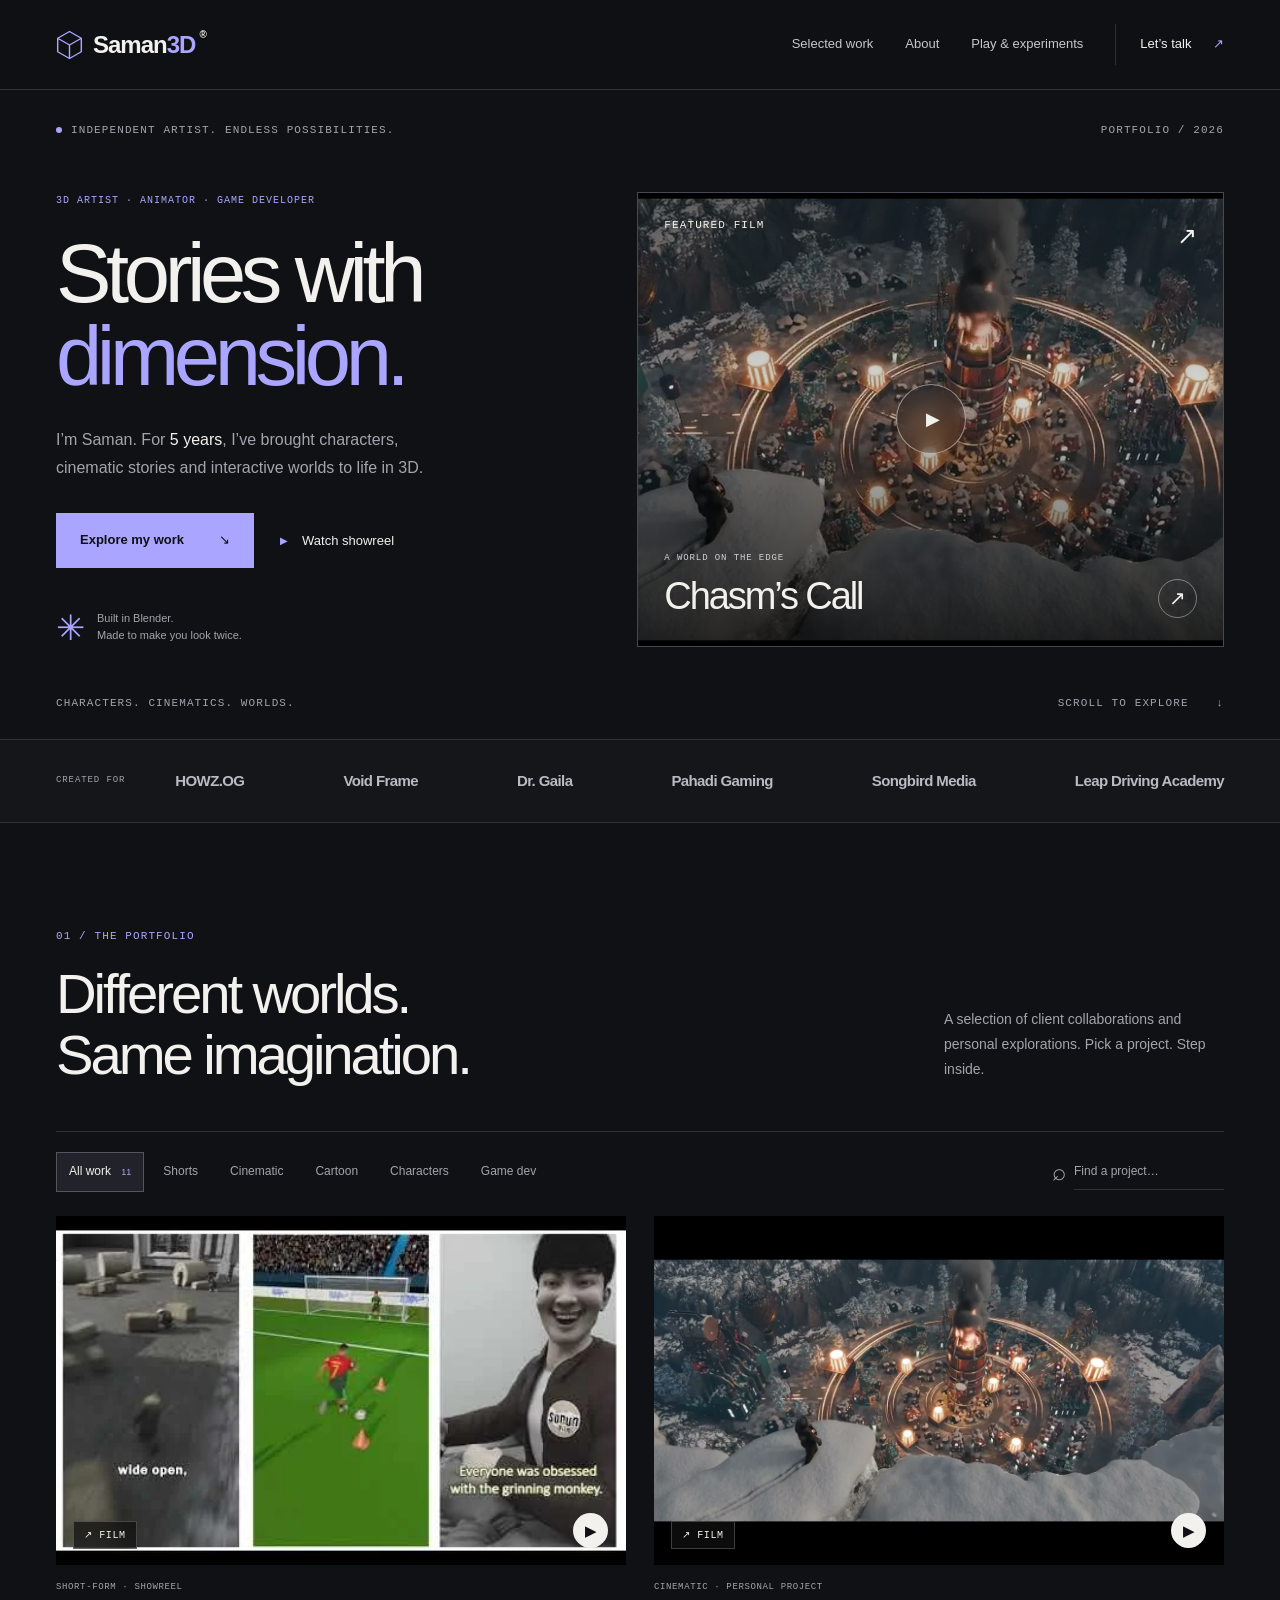
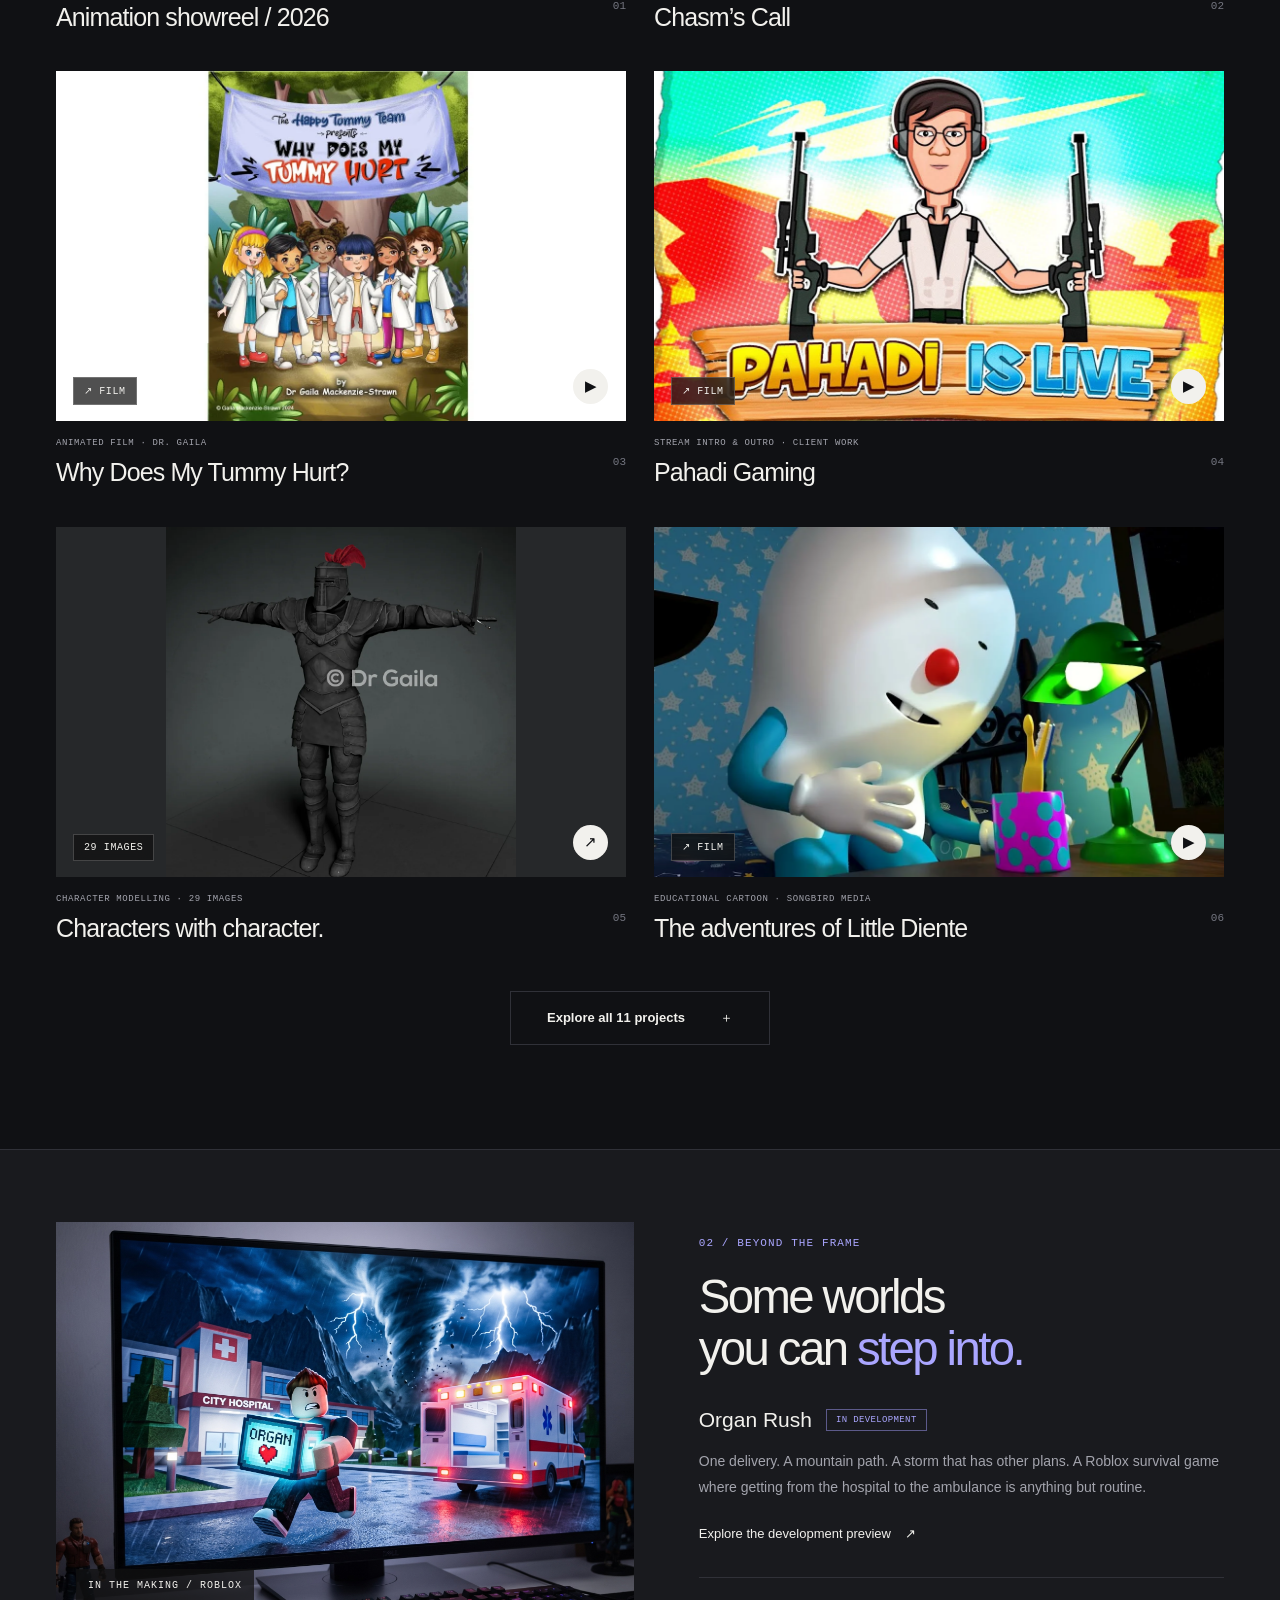
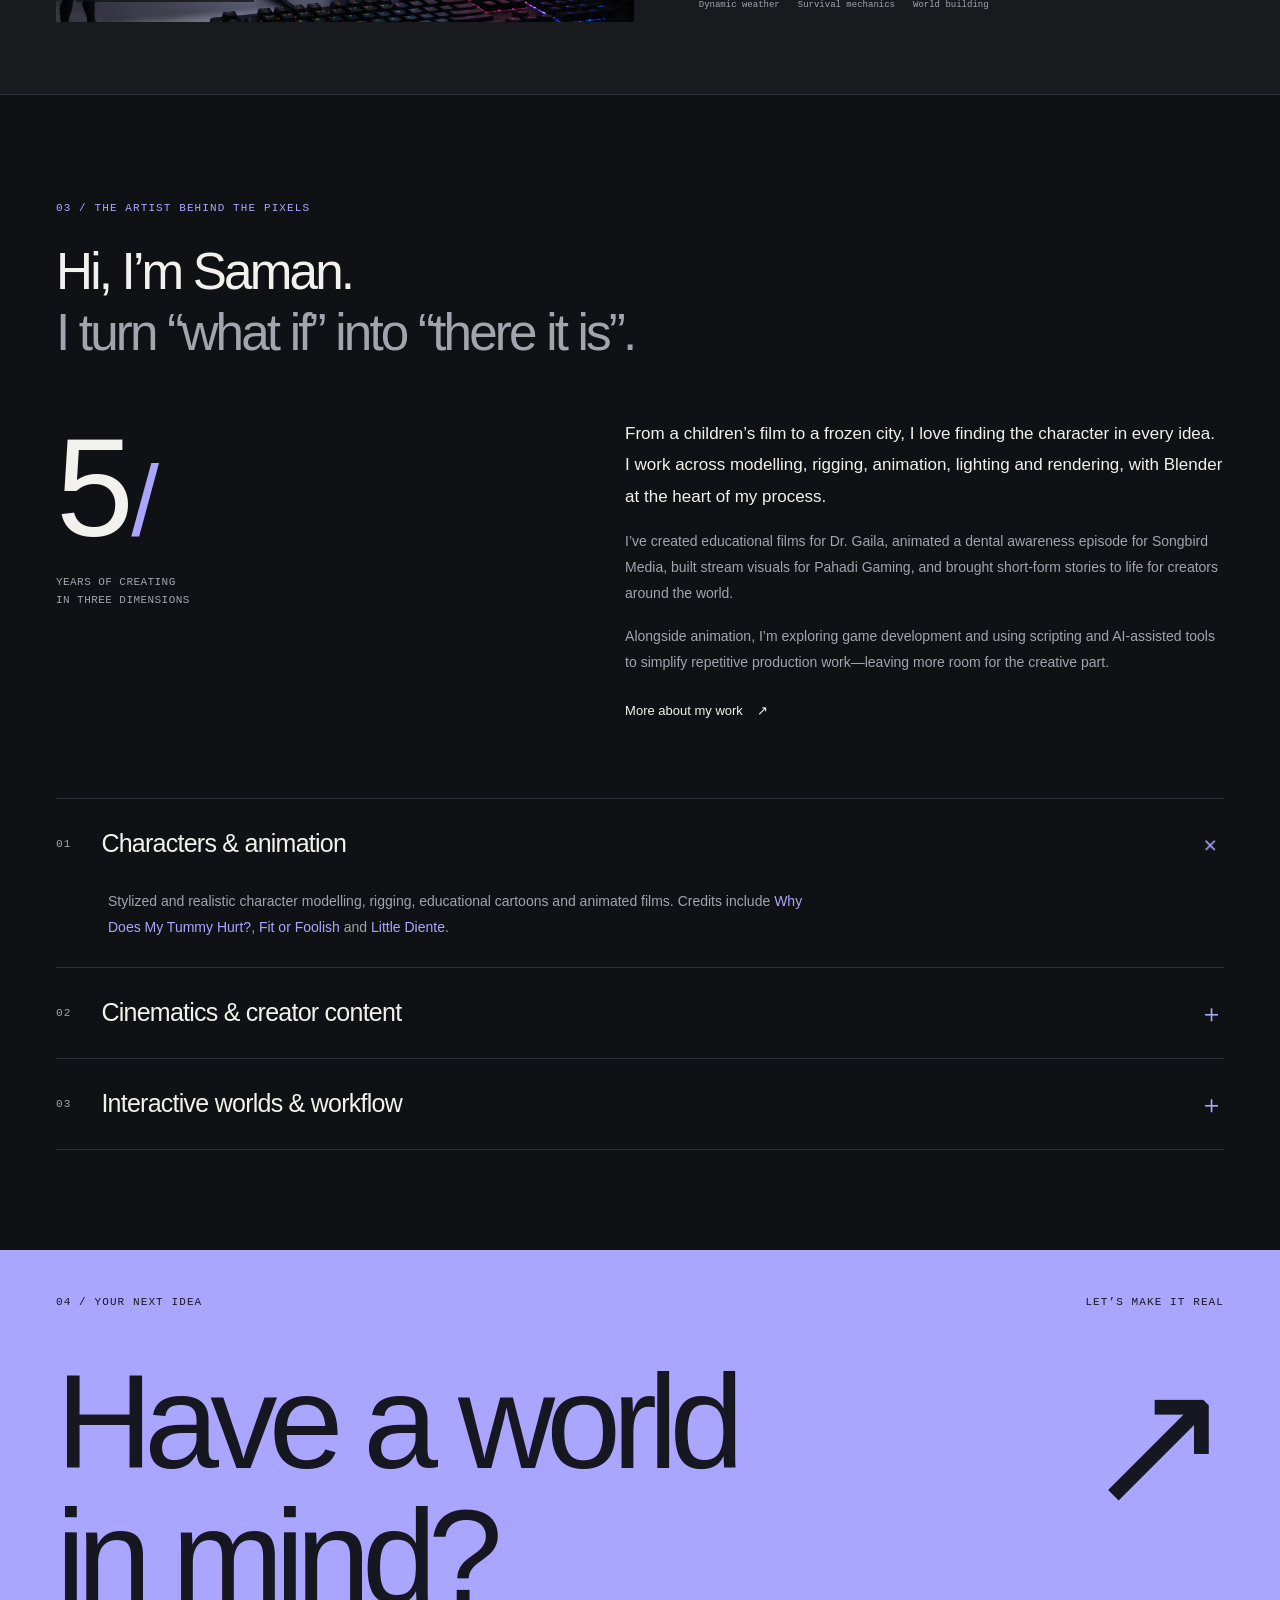
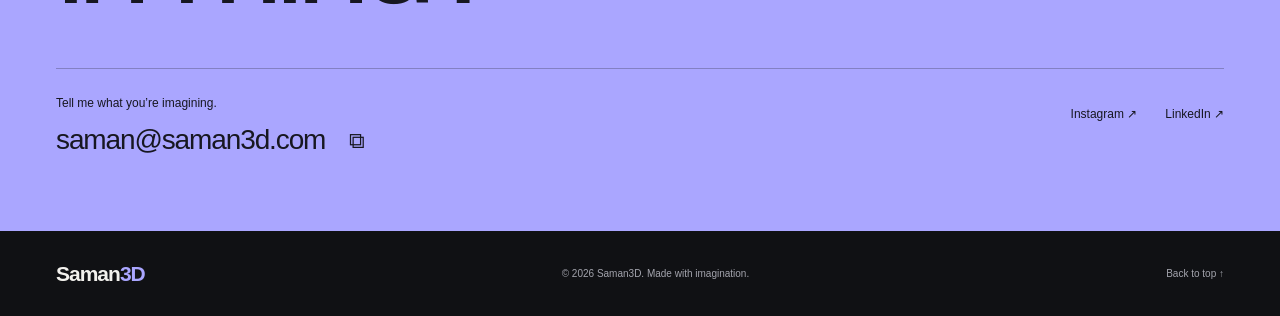
==== index.html @ d15fe497 "Build interactive portfolio and restore original project media" ====
<!doctype html>
<html lang="en">
<head>
<meta charset="utf-8">
<meta name="viewport" content="width=device-width,initial-scale=1">
<meta http-equiv="Content-Security-Policy" content="default-src 'self'; script-src 'self'; style-src 'self'; img-src 'self'; frame-src https://www.youtube-nocookie.com; connect-src 'none'; object-src 'none'; base-uri 'none'; form-action 'none'; upgrade-insecure-requests">
<meta name="referrer" content="strict-origin-when-cross-origin">
<title>Saman3D — 3D Artist, Animator & Game Developer</title>
<meta name="description" content="5 years of bringing ideas to life in 3D. Explore Saman’s animated films, cinematic worlds, character models, YouTube shorts and Roblox development.">
<meta name="theme-color" content="#101114">
<meta property="og:title" content="Saman3D — Stories with dimension.">
<meta property="og:description" content="3D animation, characters and interactive worlds. Explore 5 years of work by Saman.">
<meta property="og:type" content="website">
<meta property="og:url" content="https://saman3d.com/">
<meta property="og:image" content="https://saman3d.com/images/portfolio/yZC6bM_pb50.webp">
<link rel="canonical" href="https://saman3d.com/">
<link rel="icon" type="image/svg+xml" href="favicon.svg">
<link rel="preload" href="images/portfolio/yZC6bM_pb50.webp" as="image">
<link rel="stylesheet" href="style.css">
<script src="portfolio.js" defer></script>
<script src="app.js" defer></script>
</head>
<body>
<a class="skip-link" href="#main">Skip to content</a>
<header class="site-header">
 <a class="logo" href="#home" aria-label="Saman3D home"><svg viewBox="0 0 32 36" aria-hidden="true"><path d="M16 2 30 10v16l-14 8L2 26V10Z M2 10l14 8 14-8M16 18v16"/></svg>Saman<span>3D</span><span class="logo-dot">®</span></a>
 <button class="menu-button" aria-expanded="false" aria-controls="navigation">Menu <span aria-hidden="true">＋</span></button>
 <nav id="navigation" aria-label="Main navigation"><a href="#work">Selected work</a><a href="#about">About</a><a href="#game-dev">Play & experiments</a><a class="nav-contact" href="#contact">Let’s talk <span aria-hidden="true">↗</span></a></nav>
</header>
<main id="main">
<section class="hero wrap" id="home" aria-labelledby="hero-title">
 <div class="hero-topline"><p class="eyebrow"><span class="status-dot"></span>Independent artist. Endless possibilities.</p><span class="eyebrow hero-index">PORTFOLIO / 2026</span></div>
 <div class="hero-grid"><div class="hero-copy"><p class="eyebrow accent">3D ARTIST · ANIMATOR · GAME DEVELOPER</p><h1 id="hero-title">Stories with<br><em>dimension.</em></h1><p class="hero-description">I’m Saman. For <strong>5 years</strong>, I’ve brought characters, cinematic stories and interactive worlds to life in 3D.</p><div class="hero-actions"><a class="button primary" href="#work">Explore my work <span aria-hidden="true">↘</span></a><button class="text-button" data-open="showreel"><span class="small-play" aria-hidden="true">▶</span>Watch showreel</button></div><div class="hero-note"><span class="crosshair" aria-hidden="true">✳</span><p>Built in Blender.<br>Made to make you look twice.</p></div></div>
 <a class="hero-visual" href="https://www.youtube.com/watch?v=yZC6bM_pb50" data-open="chasms-call" aria-label="Watch Chasm’s Call"><img src="images/portfolio/yZC6bM_pb50.webp" width="1280" height="720" alt="A vast icy city illuminated by a glowing central furnace — Chasm’s Call" fetchpriority="high"><div class="visual-top"><span class="eyebrow">FEATURED FILM</span><span aria-hidden="true">↗</span></div><span class="hero-play" aria-hidden="true">▶</span><div class="visual-caption"><div><span class="eyebrow">A WORLD ON THE EDGE</span><h2>Chasm’s Call</h2></div><span class="round-arrow" aria-hidden="true">↗</span></div></a></div>
 <div class="hero-bottom"><span class="eyebrow">CHARACTERS. CINEMATICS. WORLDS.</span><a class="eyebrow" href="#work">SCROLL TO EXPLORE <span aria-hidden="true">↓</span></a></div>
</section>
<div class="client-strip"><div class="wrap clients"><p class="eyebrow">CREATED FOR</p><div><span>HOWZ.OG</span><span>Void Frame</span><span>Dr. Gaila</span><span>Pahadi Gaming</span><span>Songbird Media</span><span>Leap Driving Academy</span></div></div></div>
<section class="work-section wrap" id="work" aria-labelledby="work-title"><div class="section-heading"><div><p class="eyebrow accent">01 / THE PORTFOLIO</p><h2 id="work-title">Different worlds.<br>Same imagination.</h2></div><p>A selection of client collaborations and personal explorations. Pick a project. Step inside.</p></div>
<div class="portfolio-tools" hidden><div class="filters" role="group" aria-label="Filter portfolio"><button class="filter active" data-filter="all" aria-pressed="true">All work <span>11</span></button><button class="filter" data-filter="shorts" aria-pressed="false">Shorts</button><button class="filter" data-filter="cinematic" aria-pressed="false">Cinematic</button><button class="filter" data-filter="cartoon" aria-pressed="false">Cartoon</button><button class="filter" data-filter="characters" aria-pressed="false">Characters</button><button class="filter" data-filter="games" aria-pressed="false">Game dev</button></div><label class="search-label"><span class="sr-only">Search projects</span><span aria-hidden="true">⌕</span><input id="project-search" type="search" placeholder="Find a project…" autocomplete="off"></label></div>
<p class="sr-only" id="result-count" role="status" aria-live="polite"></p><div class="project-grid"><article class="project-card" data-project="showreel" data-category="shorts">
 <a class="project-link" href="https://www.youtube.com/watch?v=D41-Ka9SZO0" data-open="showreel" aria-label="Watch Animation showreel / 2026">
 <div class="project-art"><img src="images/portfolio/D41-Ka9SZO0.webp" alt="Animation showreel / 2026 — project artwork" loading="lazy" width="800" height="500"><span class="media-type">↗ Film</span><span class="open-project" aria-hidden="true">▶</span></div>
 <div class="project-info"><div><p class="eyebrow">Short-form · Showreel</p><h3>Animation showreel / 2026</h3></div><span class="project-number" aria-hidden="true">01</span></div>
 </a></article>
<article class="project-card" data-project="chasms-call" data-category="cinematic">
 <a class="project-link" href="https://www.youtube.com/watch?v=yZC6bM_pb50" data-open="chasms-call" aria-label="Watch Chasm’s Call">
 <div class="project-art"><img src="images/portfolio/yZC6bM_pb50.webp" alt="Chasm’s Call — project artwork" loading="lazy" width="800" height="500"><span class="media-type">↗ Film</span><span class="open-project" aria-hidden="true">▶</span></div>
 <div class="project-info"><div><p class="eyebrow">Cinematic · Personal project</p><h3>Chasm’s Call</h3></div><span class="project-number" aria-hidden="true">02</span></div>
 </a></article>
<article class="project-card" data-project="tummy-hurt" data-category="cartoon">
 <a class="project-link" href="https://www.youtube.com/watch?v=Z5QASfBNyoM" data-open="tummy-hurt" aria-label="Watch Why Does My Tummy Hurt?">
 <div class="project-art"><img src="images/portfolio/Z5QASfBNyoM.webp" alt="Why Does My Tummy Hurt? — project artwork" loading="lazy" width="800" height="500"><span class="media-type">↗ Film</span><span class="open-project" aria-hidden="true">▶</span></div>
 <div class="project-info"><div><p class="eyebrow">Animated film · Dr. Gaila</p><h3>Why Does My Tummy Hurt?</h3></div><span class="project-number" aria-hidden="true">03</span></div>
 </a></article>
<article class="project-card" data-project="pahadi-gaming" data-category="cinematic">
 <a class="project-link" href="https://www.youtube.com/watch?v=kXqQIiM20zA" data-open="pahadi-gaming" aria-label="Watch Pahadi Gaming">
 <div class="project-art"><img src="images/portfolio/kXqQIiM20zA.webp" alt="Pahadi Gaming — project artwork" loading="lazy" width="800" height="500"><span class="media-type">↗ Film</span><span class="open-project" aria-hidden="true">▶</span></div>
 <div class="project-info"><div><p class="eyebrow">Stream intro &amp; outro · Client work</p><h3>Pahadi Gaming</h3></div><span class="project-number" aria-hidden="true">04</span></div>
 </a></article>
<article class="project-card" data-project="cartoon-characters" data-category="characters">
 <a class="project-link" href="https://sites.google.com/view/samanx3d/services/character-modelling" data-open="cartoon-characters" aria-label="Explore Characters with character.">
 <div class="project-art"><img src="images/portfolio/character-04.webp" alt="Characters with character. — project artwork" loading="lazy" width="800" height="500"><span class="media-type">29 images</span><span class="open-project" aria-hidden="true">↗</span></div>
 <div class="project-info"><div><p class="eyebrow">Character modelling · 29 images</p><h3>Characters with character.</h3></div><span class="project-number" aria-hidden="true">05</span></div>
 </a></article>
<article class="project-card" data-project="little-diente" data-category="cartoon">
 <a class="project-link" href="https://www.youtube.com/watch?v=C4KHLemTlIg" data-open="little-diente" aria-label="Watch The adventures of Little Diente">
 <div class="project-art"><img src="images/portfolio/C4KHLemTlIg.webp" alt="The adventures of Little Diente — project artwork" loading="lazy" width="800" height="500"><span class="media-type">↗ Film</span><span class="open-project" aria-hidden="true">▶</span></div>
 <div class="project-info"><div><p class="eyebrow">Educational cartoon · Songbird Media</p><h3>The adventures of Little Diente</h3></div><span class="project-number" aria-hidden="true">06</span></div>
 </a></article>
<article class="project-card" data-project="monkey-stomp" data-category="cinematic">
 <a class="project-link" href="https://www.youtube.com/watch?v=zAatllT6uC4" data-open="monkey-stomp" aria-label="Watch Monkey Stomp">
 <div class="project-art"><img src="images/portfolio/zAatllT6uC4.webp" alt="Monkey Stomp — project artwork" loading="lazy" width="800" height="500"><span class="media-type">↗ Film</span><span class="open-project" aria-hidden="true">▶</span></div>
 <div class="project-info"><div><p class="eyebrow">Music video · S0up</p><h3>Monkey Stomp</h3></div><span class="project-number" aria-hidden="true">07</span></div>
 </a></article>
<article class="project-card" data-project="realistic-characters" data-category="characters">
 <a class="project-link" href="https://sites.google.com/view/samanx3d/services/character-modelling" data-open="realistic-characters" aria-label="Explore Realistic character studies">
 <div class="project-art"><img src="images/portfolio/character-30.webp" alt="Realistic character studies — project artwork" loading="lazy" width="800" height="500"><span class="media-type">2 images</span><span class="open-project" aria-hidden="true">↗</span></div>
 <div class="project-info"><div><p class="eyebrow">Character modelling · 2 images</p><h3>Realistic character studies</h3></div><span class="project-number" aria-hidden="true">08</span></div>
 </a></article>
<article class="project-card" data-project="leap-intro" data-category="cinematic">
 <a class="project-link" href="https://www.youtube.com/watch?v=Xc1thFw80jc" data-open="leap-intro" aria-label="Watch Welcome to Leap Driving Academy">
 <div class="project-art"><img src="images/portfolio/Xc1thFw80jc.webp" alt="Welcome to Leap Driving Academy — project artwork" loading="lazy" width="800" height="500"><span class="media-type">↗ Film</span><span class="open-project" aria-hidden="true">▶</span></div>
 <div class="project-info"><div><p class="eyebrow">Introduction · Leap Driving Academy</p><h3>Welcome to Leap Driving Academy</h3></div><span class="project-number" aria-hidden="true">09</span></div>
 </a></article>
<article class="project-card" data-project="leap-right-turn" data-category="cinematic">
 <a class="project-link" href="https://www.youtube.com/watch?v=jBvW8GmAnXw" data-open="leap-right-turn" aria-label="Watch Making a right turn on red">
 <div class="project-art"><img src="images/portfolio/jBvW8GmAnXw.webp" alt="Making a right turn on red — project artwork" loading="lazy" width="800" height="500"><span class="media-type">↗ Film</span><span class="open-project" aria-hidden="true">▶</span></div>
 <div class="project-info"><div><p class="eyebrow">Driving tutorial · Leap Driving Academy</p><h3>Making a right turn on red</h3></div><span class="project-number" aria-hidden="true">10</span></div>
 </a></article>
<article class="project-card" data-project="organ-rush" data-category="games">
 <a class="project-link" href="#game-dev" data-open="organ-rush" aria-label="Explore Organ Rush">
 <div class="project-art"><img src="images/roblox1.jpg" alt="Organ Rush — project artwork" loading="lazy" width="800" height="500"><span class="media-type">1 images</span><span class="open-project" aria-hidden="true">↗</span></div>
 <div class="project-info"><div><p class="eyebrow">Roblox · In development</p><h3>Organ Rush</h3></div><span class="project-number" aria-hidden="true">11</span></div>
 </a></article></div><div class="empty-state" hidden><p>No projects match that search.</p><button class="text-button" id="clear-filters">Reset filters ↗</button></div><button class="button all-projects" id="show-all" hidden>Explore all 11 projects <span aria-hidden="true">＋</span></button>
<noscript><p class="fallback-note">All projects are shown above. Video links open on YouTube; character galleries open in the original portfolio.</p></noscript>
</section>
<section class="game-section" id="game-dev" aria-labelledby="game-title"><div class="wrap game-grid"><div class="game-image"><img src="images/roblox1.jpg" width="1200" height="800" alt="Organ Rush development screenshot showing its Roblox mountain environment" loading="lazy"><span class="eyebrow image-stamp">IN THE MAKING / ROBLOX</span></div><div class="game-copy"><p class="eyebrow accent">02 / BEYOND THE FRAME</p><h2 id="game-title">Some worlds<br>you can <em>step into.</em></h2><p class="game-name">Organ Rush <span class="development-label">In development</span></p><p>One delivery. A mountain path. A storm that has other plans. A Roblox survival game where getting from the hospital to the ambulance is anything but routine.</p><button class="text-button" data-open="organ-rush">Explore the development preview <span aria-hidden="true">↗</span></button><div class="game-tags"><span>Dynamic weather</span><span>Survival mechanics</span><span>World building</span></div></div></div></section>
<section class="about-section wrap" id="about" aria-labelledby="about-title"><div class="about-heading"><p class="eyebrow accent">03 / THE ARTIST BEHIND THE PIXELS</p><h2 id="about-title">Hi, I’m Saman.<br><span>I turn “what if” into “there it is”.</span></h2></div><div class="about-grid"><div class="experience"><span>5<span class="accent">/</span></span><p>years of creating<br>in three dimensions</p></div><div class="about-body"><p>From a children’s film to a frozen city, I love finding the character in every idea. I work across modelling, rigging, animation, lighting and rendering, with Blender at the heart of my process.</p><p>I’ve created educational films for Dr. Gaila, animated a dental awareness episode for Songbird Media, built stream visuals for Pahadi Gaming, and brought short-form stories to life for creators around the world.</p><p>Alongside animation, I’m exploring game development and using scripting and AI-assisted tools to simplify repetitive production work—leaving more room for the creative part.</p><a class="text-button" href="https://www.linkedin.com/in/samanx3d/" target="_blank" rel="noopener noreferrer">More about my work <span aria-hidden="true">↗</span></a></div></div>
<div class="services"><details open><summary><span class="eyebrow">01</span><h3>Characters & animation</h3><span aria-hidden="true">＋</span></summary><p>Stylized and realistic character modelling, rigging, educational cartoons and animated films. Credits include <em>Why Does My Tummy Hurt?</em>, <em>Fit or Foolish</em> and <em>Little Diente</em>.</p></details><details><summary><span class="eyebrow">02</span><h3>Cinematics & creator content</h3><span aria-hidden="true">＋</span></summary><p>Atmospheric environments, music videos, product visuals, animated explainers and custom intro, outro and stream packages. Previous work also includes The Christian Academy and Funnymation.</p></details><details><summary><span class="eyebrow">03</span><h3>Interactive worlds & workflow</h3><span aria-hidden="true">＋</span></summary><p>Roblox environments and gameplay experiments, plus Blender scripting and production automation. Explore Organ Rush above for a look at a project currently in development.</p></details></div></section>
<section class="contact-section" id="contact" aria-labelledby="contact-title"><div class="wrap"><div class="contact-top"><p class="eyebrow">04 / YOUR NEXT IDEA</p><span class="eyebrow">LET’S MAKE IT REAL</span></div><h2 id="contact-title">Have a world<br>in <em>mind?</em> <a href="mailto:saman@saman3d.com" aria-label="Email Saman about your project">↗</a></h2><div class="contact-bottom"><div><p>Tell me what you’re imagining.</p><div class="email-row"><a href="mailto:saman@saman3d.com">saman@saman3d.com</a><button class="copy-email" aria-label="Copy email address" title="Copy email address">⧉</button></div><p class="copy-status" role="status" aria-live="polite"></p></div><div class="social-links"><a href="https://www.instagram.com/samanx3d/" target="_blank" rel="noopener noreferrer">Instagram ↗</a><a href="https://www.linkedin.com/in/samanx3d/" target="_blank" rel="noopener noreferrer">LinkedIn ↗</a></div></div></div></section>
</main>
<footer class="wrap site-footer"><a class="logo" href="#home">Saman<span>3D</span></a><p>© 2026 Saman3D. Made with imagination.</p><a href="#home">Back to top ↑</a></footer>
<dialog id="project-dialog" aria-labelledby="dialog-title"><div class="dialog-header"><p class="eyebrow" id="dialog-category"></p><button class="close-dialog" aria-label="Close project">✕</button></div><div id="project-media"></div><div class="gallery-controls" hidden><button id="previous-image" aria-label="Previous image">←</button><p id="gallery-count" aria-live="polite"></p><button id="next-image" aria-label="Next image">→</button></div><div class="gallery-thumbnails" aria-label="Choose artwork" hidden></div><div class="dialog-body"><div class="dialog-title-row"><h2 id="dialog-title"></h2><button class="share-project" aria-label="Copy project link">Copy link ↗</button></div><p id="dialog-description"></p><ul class="role-list" aria-label="Project details"></ul><a id="youtube-link" class="text-button" href="https://www.youtube.com/" target="_blank" rel="noopener noreferrer">Watch on YouTube ↗</a><p class="media-note" id="media-note"></p><p class="share-status" role="status" aria-live="polite"></p></div></dialog>
</body></html>
---- style.css ----
:root {
  --bg:#101114;
  --surface:#191a1f;
  --text:#f2f1ed;
  --muted:#a3a4ad;
  --accent:#aaa6ff;
  --line:#303138;
  --font:Inter,"Segoe UI",Arial,sans-serif;
  --mono:"SFMono-Regular",Consolas,monospace;
  color-scheme:dark
}
* {
  box-sizing:border-box
}
html {
  scroll-behavior:smooth;
  scroll-padding-top:100px
}
body {
  margin:0;
  background:var(--bg);
  color:var(--text);
  font-family:var(--font);
  font-size:16px;
  line-height:1.6
}
body.modal-open {
  overflow:hidden
}
a {
  color:inherit;
  text-decoration:none
}
button,input {
  font:inherit
}
button,a,input,summary {
  -webkit-tap-highlight-color:transparent
}
button {
  cursor:pointer;
  color:inherit
}
button {
  background:none;
  border:0
}
a,button {
  touch-action:manipulation
}
button:disabled {
  opacity:.4;
  cursor:default
}
img {
  max-width:100%;
  display:block
}
h1,h2,h3,p {
  margin:0
}
h1,h2,h3 {
  line-height:1.1;
  font-weight:500;
  letter-spacing:-.055em
}
h2 {
  font-size:clamp(38px,4.4vw,62px)
}
h3 {
  font-size:26px;
  letter-spacing:-.035em
}
em {
  font-style:normal;
  color:var(--accent)
}
button:focus-visible,a:focus-visible,input:focus-visible,summary:focus-visible {
  outline:2px solid var(--accent);
  outline-offset:6px
}
::selection {
  background:var(--accent);
  color:var(--bg)
}
[hidden] {
  display:none!important
}
.wrap {
  width:min(1380px,calc(100% - 112px));
  margin-inline:auto
}
.eyebrow {
  font:11px/1.5 var(--mono);
  letter-spacing:.1em;
  text-transform:uppercase
}
.accent {
  color:var(--accent)
}
.sr-only {
  position:absolute;
  width:1px;
  height:1px;
  padding:0;
  margin:-1px;
  overflow:hidden;
  clip:rect(0,0,0,0);
  white-space:nowrap;
  border:0
}
.skip-link {
  position:fixed;
  top:-100px;
  left:20px;
  z-index:100;
  background:var(--accent);
  color:#111;
  padding:12px
}
.skip-link:focus {
  top:12px
}
.site-header {
  height:90px;
  display:flex;
  align-items:center;
  justify-content:space-between;
  padding:0 56px;
  border-bottom:1px solid var(--line);
  background:#101114f2;
  backdrop-filter:blur(16px);
  position:sticky;
  top:0;
  z-index:20
}
.logo {
  display:flex;
  align-items:center;
  font-weight:750;
  font-size:24px;
  line-height:1;
  letter-spacing:-1px
}
.logo>span:not(.logo-dot) {
  color:var(--accent)
}
.logo svg {
  width:27px;
  height:32px;
  margin-right:10px;
  fill:none;
  stroke:var(--accent);
  stroke-width:1.7;
  stroke-linejoin:round
}
.logo-dot {
  font-size:10px;
  align-self:flex-start;
  letter-spacing:0;
  margin:1px 0 0 4px
}
nav {
  display:flex;
  align-items:center;
  gap:32px;
  font-size:13px;
  color:#c7c7cf
}
nav a {
  transition:color .2s
}
nav a:hover,nav a[aria-current] {
  color:var(--accent)
}
nav .nav-contact {
  color:var(--text);
  padding:10px 0 10px 24px;
  border-left:1px solid var(--line)
}
.nav-contact span {
  margin-left:18px;
  color:var(--accent)
}
.menu-button {
  display:none
}
.hero {
  padding-top:32px
}
.hero-topline,.hero-bottom {
  display:flex;
  align-items:center;
  justify-content:space-between;
  color:var(--muted)
}
.hero-topline .eyebrow {
  display:flex;
  gap:9px;
  align-items:center
}
.status-dot {
  width:6px;
  height:6px;
  background:var(--accent);
  border-radius:50%;
  display:inline-block
}
.hero-grid {
  display:grid;
  grid-template-columns:1fr 1.1fr;
  gap:48px;
  padding:53px 0 48px;
  align-items:center
}
.hero-copy>.eyebrow {
  font-size:10px
}
.hero h1 {
  font-size:clamp(60px,6.5vw,96px);
  letter-spacing:-.065em;
  line-height:.99;
  margin-top:25px
}
.hero-description {
  max-width:410px;
  margin-top:28px;
  color:var(--muted);
  font-size:16px;
  line-height:1.75
}
.hero-description strong {
  font-weight:500;
  color:var(--text)
}
.hero-actions {
  display:flex;
  align-items:center;
  gap:26px;
  margin-top:31px;
  flex-wrap:wrap
}
.button {
  display:inline-flex;
  gap:35px;
  justify-content:center;
  align-items:center;
  padding:16px 23px;
  border:1px solid var(--line);
  font-size:13px;
  font-weight:550;
  transition:background .2s,transform .2s
}
.button:hover {
  transform:translateY(-3px);
  background:#25262d
}
.button.primary {
  background:var(--accent);
  color:#101114;
  border-color:var(--accent)
}
.button.primary:hover {
  background:#c0bdff
}
.text-button {
  display:inline-flex;
  gap:14px;
  align-items:center;
  padding:8px 0;
  font-size:13px;
  line-height:1.5;
  transition:color .2s
}
.text-button:hover {
  color:var(--accent)
}
.small-play {
  font-size:10px;
  color:var(--accent)
}
.hero-note {
  display:flex;
  gap:12px;
  align-items:center;
  margin-top:42px;
  color:var(--muted);
  font-size:11px;
  line-height:1.6
}
.crosshair {
  font-size:35px;
  line-height:1;
  color:var(--accent)
}
.hero-visual {
  position:relative;
  display:block;
  min-height:455px;
  align-self:stretch;
  overflow:hidden;
  background:#202a33;
  border:1px solid #454957
}
.hero-visual>img {
  width:100%;
  height:100%;
  position:absolute;
  inset:0;
  object-fit:cover;
  transition:transform 1s cubic-bezier(.2,.65,.25,1);
  filter:brightness(.84)
}
.hero-visual:hover>img {
  transform:scale(1.055)
}
.hero-visual:after {
  content:"";
  position:absolute;
  inset:0;
  background:linear-gradient(180deg,#0004,transparent 45%,#000b)
}
.visual-top {
  position:absolute;
  top:24px;
  left:26px;
  right:26px;
  display:flex;
  justify-content:space-between;
  z-index:1
}
.visual-top>span:last-child {
  font-size:24px
}
.hero-play {
  position:absolute;
  top:50%;
  left:50%;
  transform:translate(-50%,-50%);
  width:70px;
  height:70px;
  display:grid;
  place-items:center;
  border:1px solid #fff7;
  border-radius:50%;
  backdrop-filter:blur(8px);
  background:#10111433;
  font-size:18px;
  padding-left:4px;
  z-index:1;
  transition:background .3s,border-color .3s
}
.hero-visual:hover .hero-play {
  background:var(--accent);
  color:#101114;
  border-color:var(--accent)
}
.visual-caption {
  position:absolute;
  z-index:1;
  bottom:28px;
  left:26px;
  right:26px;
  display:flex;
  align-items:flex-end;
  justify-content:space-between
}
.visual-caption .eyebrow {
  font-size:9px;
  color:#d0d0d7
}
.visual-caption h2 {
  font-size:38px;
  margin-top:8px
}
.round-arrow {
  display:grid;
  place-items:center;
  width:39px;
  height:39px;
  border-radius:50%;
  border:1px solid #fff6;
  font-size:20px
}
.hero-bottom {
  padding:0 0 28px
}
.hero-bottom a span {
  margin-left:20px
}
.client-strip {
  border-block:1px solid var(--line);
  background:#15161a
}
.clients {
  display:flex;
  align-items:center;
  gap:50px;
  padding-block:29px
}
.clients>.eyebrow {
  white-space:nowrap;
  color:var(--muted);
  font-size:9px
}
.clients>div {
  display:flex;
  flex:1;
  justify-content:space-between;
  gap:26px;
  flex-wrap:wrap
}
.clients span {
  font-size:15px;
  font-weight:650;
  letter-spacing:-.04em;
  color:#b9bac3
}
.work-section {
  padding-top:105px;
  padding-bottom:104px
}
.section-heading {
  display:flex;
  align-items:flex-end;
  justify-content:space-between;
  gap:50px;
  margin-bottom:45px
}
.section-heading h2 {
  margin-top:18px
}
.section-heading>p {
  color:var(--muted);
  font-size:14px;
  max-width:280px;
  line-height:1.8;
  padding-bottom:4px
}
.portfolio-tools {
  display:flex;
  justify-content:space-between;
  gap:20px;
  align-items:center;
  padding:20px 0 24px;
  border-top:1px solid var(--line)
}
.filters {
  display:flex;
  gap:6px;
  flex-wrap:wrap
}
.filter {
  padding:9px 12px;
  font-size:12px;
  color:var(--muted);
  border:1px solid transparent;
  transition:color .2s,border-color .2s
}
.filter.active {
  color:var(--text);
  border-color:#545560;
  background:#22232a
}
.filter span {
  font-size:9px;
  color:var(--accent);
  margin-left:7px
}
.filter:hover {
  color:var(--text)
}
.search-label {
  display:flex;
  gap:8px;
  align-items:center;
  color:var(--muted);
  min-width:170px
}
.search-label>span:not(.sr-only) {
  font-size:24px
}
.search-label input {
  background:none;
  border:0;
  border-bottom:1px solid var(--line);
  color:var(--text);
  font-size:12px;
  width:150px;
  padding:8px 0;
  border-radius:0
}
.search-label input::placeholder {
  color:var(--muted)
}
.project-grid {
  display:grid;
  grid-template-columns:1fr 1fr;
  gap:40px 28px
}
.project-card {
  min-width:0;
  animation:appear .35s ease both
}
.project-art {
  position:relative;
  aspect-ratio:1.63;
  background:#222329;
  overflow:hidden
}
.project-art img {
  width:100%;
  height:100%;
  object-fit:cover;
  transition:transform .65s cubic-bezier(.2,.65,.25,1)
}
.project-card[data-category="characters"] .project-art img {
  object-fit:contain;
  background:#26282a
}
.project-link:hover .project-art img {
  transform:scale(1.04)
}
.media-type {
  position:absolute;
  left:17px;
  bottom:16px;
  font:10px var(--mono);
  text-transform:uppercase;
  letter-spacing:.06em;
  padding:7px 10px;
  border:1px solid #fff3;
  background:#111b;
  backdrop-filter:blur(8px)
}
.open-project {
  position:absolute;
  right:18px;
  bottom:17px;
  background:var(--text);
  color:#101114;
  border-radius:50%;
  width:35px;
  height:35px;
  display:grid;
  place-items:center;
  font-size:15px;
  transition:background .2s,transform .2s
}
.project-link:hover .open-project {
  background:var(--accent);
  transform:rotate(-6deg)
}
.project-info {
  display:flex;
  justify-content:space-between;
  align-items:center;
  margin-top:16px;
  gap:12px
}
.project-info .eyebrow {
  font-size:9px;
  color:var(--muted);
  margin-bottom:9px;
  letter-spacing:.07em
}
.project-info h3 {
  font-size:25px
}
.project-number {
  font:11px var(--mono);
  color:#747680
}
.all-projects {
  display:flex;
  margin:48px auto 0;
  min-width:260px
}
.empty-state {
  text-align:center;
  padding:70px 20px;
  border-block:1px solid var(--line)
}
.empty-state p {
  color:var(--muted);
  margin-bottom:15px
}
.game-section {
  background:#191a1e;
  border-block:1px solid var(--line);
  padding:72px 0
}
.game-grid {
  display:grid;
  grid-template-columns:1.1fr 1fr;
  align-items:center;
  gap:65px
}
.game-image {
  position:relative;
  align-self:stretch;
  min-height:400px;
  overflow:hidden
}
.game-image img {
  width:100%;
  height:100%;
  position:absolute;
  object-fit:cover;
  object-position:center
}
.image-stamp {
  position:absolute;
  bottom:20px;
  left:20px;
  background:#111b;
  padding:9px 12px;
  font-size:10px
}
.game-copy h2 {
  font-size:clamp(35px,3.7vw,53px);
  margin-top:20px
}
.game-name {
  font-size:21px;
  margin:28px 0 12px;
  display:flex;
  align-items:center;
  gap:14px;
  flex-wrap:wrap
}
.development-label {
  font:9px var(--mono);
  border:1px solid #5c5a8a;
  color:var(--accent);
  padding:5px 9px;
  text-transform:uppercase;
  letter-spacing:.04em
}
.game-copy>p:not(.eyebrow):not(.game-name) {
  font-size:14px;
  color:var(--muted);
  line-height:1.85
}
.game-copy>.text-button {
  margin-top:15px;
  color:var(--text)
}
.game-copy>.text-button:hover {
  color:var(--accent)
}
.game-tags {
  display:flex;
  gap:18px;
  flex-wrap:wrap;
  border-top:1px solid var(--line);
  padding-top:22px;
  margin-top:26px
}
.game-tags span {
  font:9px var(--mono);
  color:var(--muted)
}
.about-section {
  padding-top:105px;
  padding-bottom:100px
}
.about-heading h2 {
  margin-top:24px;
  font-size:clamp(32px,4vw,54px);
  line-height:1.2
}
.about-heading h2>span {
  color:var(--muted)
}
.about-grid {
  display:grid;
  grid-template-columns:1fr 1.2fr;
  gap:70px;
  margin-top:54px
}
.experience>span {
  font-size:140px;
  line-height:1;
  letter-spacing:-.09em;
  font-weight:400
}
.experience>span>span {
  font-size:100px;
  font-weight:300;
  margin-left:10px
}
.experience>p {
  font:11px/1.7 var(--mono);
  color:var(--muted);
  text-transform:uppercase;
  margin-top:15px;
  letter-spacing:.04em
}
.about-body p {
  color:var(--muted);
  line-height:1.85;
  font-size:14px;
  margin-bottom:17px
}
.about-body p:first-child {
  color:var(--text);
  font-size:17px
}
.services {
  margin-top:70px;
  border-top:1px solid var(--line)
}
.services details {
  border-bottom:1px solid var(--line)
}
.services summary {
  display:flex;
  align-items:center;
  list-style:none;
  padding:25px 0;
  gap:30px;
  cursor:pointer
}
.services summary::-webkit-details-marker {
  display:none
}
.services summary>.eyebrow {
  color:var(--muted)
}
.services summary>span:last-child {
  margin-left:auto;
  font-size:25px;
  font-weight:300;
  color:var(--accent);
  transition:transform .3s
}
.services details[open] summary>span:last-child {
  transform:rotate(45deg)
}
.services h3 {
  font-size:25px;
  letter-spacing:-.03em
}
.services details>p {
  font-size:14px;
  color:var(--muted);
  max-width:720px;
  margin:0 0 26px 52px;
  line-height:1.85
}
.contact-section {
  background:var(--accent);
  color:#171721;
  padding:44px 0 50px
}
.contact-top {
  display:flex;
  justify-content:space-between
}
.contact-section h2 {
  font-size:clamp(75px,10.5vw,150px);
  line-height:1;
  letter-spacing:-.065em;
  margin-top:44px;
  position:relative
}
.contact-section em {
  color:inherit
}
.contact-section h2>a {
  position:absolute;
  right:0;
  top:0;
  font-size:clamp(90px,14vw,190px);
  line-height:1;
  transition:transform .3s;
  font-weight:300
}
.contact-section h2>a:hover {
  transform:translate(5px,-5px)
}
.contact-bottom {
  display:flex;
  justify-content:space-between;
  gap:35px;
  border-top:1px solid #17172144;
  margin-top:45px;
  padding-top:25px
}
.contact-bottom p {
  font-size:12px
}
.email-row {
  display:flex;
  gap:15px;
  align-items:center;
  margin-top:5px
}
.email-row>a {
  font-size:clamp(18px,2.3vw,28px);
  letter-spacing:-.04em
}
.email-row>a:hover {
  text-decoration:underline
}
.copy-email {
  font-size:22px;
  padding:2px 9px
}
.contact-bottom .copy-status {
  font-size:11px;
  min-height:18px
}
.social-links {
  display:flex;
  gap:28px;
  align-items:flex-start;
  padding-top:11px;
  font-size:12px
}
.social-links a:hover {
  text-decoration:underline
}
.site-footer {
  padding-block:32px;
  display:flex;
  justify-content:space-between;
  align-items:center;
  gap:20px
}
.site-footer .logo {
  font-size:21px
}
.site-footer p,.site-footer>a:last-child {
  font-size:10px;
  color:var(--muted)
}
dialog {
  padding:0;
  border:1px solid #454650;
  background:var(--bg);
  color:var(--text);
  width:min(1000px,calc(100% - 32px));
  max-height:90dvh;
  overflow:auto;
  border-radius:4px;
  overscroll-behavior:contain
}
dialog::backdrop {
  background:#000d;
  backdrop-filter:blur(12px)
}
.dialog-header {
  position:sticky;
  top:0;
  z-index:2;
  display:flex;
  align-items:center;
  justify-content:space-between;
  padding:13px 24px;
  background:#101114f5;
  border-bottom:1px solid var(--line);
  gap:16px
}
.dialog-header .eyebrow {
  font-size:10px;
  color:var(--accent)
}
.close-dialog {
  font-size:20px;
  width:40px;
  height:40px
}
.close-dialog:hover {
  color:var(--accent)
}
#project-media {
  position:relative;
  background:#070709;
  aspect-ratio:16/9;
  display:grid;
  place-items:center;
  overflow:hidden
}
#project-media iframe {
  border:0;
  width:100%;
  height:100%;
  position:absolute;
  inset:0
}
#project-media img {
  width:100%;
  height:100%;
  position:absolute;
  inset:0;
  object-fit:contain
}
.dialog-body {
  padding:28px 32px 32px
}
.dialog-title-row {
  display:flex;
  justify-content:space-between;
  gap:20px;
  align-items:center
}
.dialog-body h2 {
  font-size:34px;
  letter-spacing:-.035em
}
.share-project {
  font-size:11px;
  color:var(--accent);
  white-space:nowrap
}
.dialog-body>p:not(.media-note):not(.share-status) {
  color:var(--muted);
  font-size:14px;
  line-height:1.8;
  margin-top:18px;
  max-width:800px
}
.role-list {
  list-style:none;
  padding:0;
  display:flex;
  flex-wrap:wrap;
  gap:8px;
  margin:22px 0 12px
}
.role-list li {
  font:10px var(--mono);
  padding:7px 10px;
  border:1px solid var(--line);
  color:var(--muted)
}
.gallery-controls {
  display:flex;
  justify-content:center;
  align-items:center;
  gap:20px;
  padding:10px 15px;
  border-bottom:1px solid var(--line)
}
.gallery-controls button {
  font-size:22px;
  width:42px;
  height:40px
}
.gallery-controls p {
  font:11px var(--mono);
  min-width:65px;
  text-align:center;
  color:var(--muted)
}
.gallery-thumbnails {
  display:flex;
  gap:8px;
  overflow-x:auto;
  padding:14px 24px;
  scrollbar-width:thin
}
.gallery-thumbnails button {
  flex:0 0 56px;
  padding:0;
  border:2px solid transparent;
  background:#25262c
}
.gallery-thumbnails img {
  width:52px;
  height:52px;
  object-fit:cover
}
.gallery-thumbnails button[aria-pressed="true"] {
  border-color:var(--accent)
}
.media-note {
  font-size:11px;
  color:var(--muted);
  margin-top:15px
}
.share-status {
  font-size:11px;
  color:var(--accent);
  min-height:18px;
  margin-top:10px
}
.fallback-note {
  margin-top:25px;
  color:var(--muted)
}
@keyframes appear {
  from {
    opacity:0;
    transform:translateY(10px)
  }
  to {
    opacity:1;
    transform:translateY(0)
  }
}
@media(min-width:1600px) {
  .hero-grid {
    padding-block:65px
  }
  .hero-visual {
    min-height:550px
  }
}
@media(max-width:1100px) {
  .wrap {
    width:calc(100% - 72px)
  }
  .site-header {
    padding-inline:36px
  }
  nav {
    gap:22px
  }
  .hero-grid {
    gap:28px;
    grid-template-columns:1fr 1fr
  }
  .hero h1 {
    font-size:70px
  }
  .hero-visual {
    min-height:460px
  }
  .hero-actions {
    gap:18px
  }
  .hero-actions .button {
    padding:14px 18px;
    gap:20px
  }
  .hero-note {
    margin-top:28px
  }
  .clients {
    gap:30px
  }
  .clients>div {
    gap:18px
  }
  .clients span {
    font-size:13px
  }
  .portfolio-tools {
    flex-wrap:wrap
  }
  .search-label {
    margin-left:auto
  }
  .game-grid {
    gap:35px
  }
  .project-info h3 {
    font-size:23px
  }
}
@media(max-width:760px) {
  html {
    scroll-padding-top:85px
  }
  .wrap {
    width:calc(100% - 40px)
  }
  .site-header {
    height:72px;
    padding-inline:20px
  }
  .logo {
    font-size:23px
  }
  .menu-button {
    display:flex;
    gap:15px;
    align-items:center;
    font-size:12px;
    padding:12px 0
  }
  .menu-button>span {
    font-size:21px;
    color:var(--accent)
  }
  nav {
    display:none;
    position:absolute;
    top:71px;
    left:0;
    right:0;
    background:var(--bg);
    padding:20px;
    border-bottom:1px solid var(--line);
    align-items:stretch;
    flex-direction:column;
    gap:0
  }
  nav.is-open {
    display:flex
  }
  nav a {
    padding:13px 0
  }
  nav .nav-contact {
    border:0;
    padding:13px 0
  }
  .hero {
    padding-top:23px
  }
  .hero-topline .eyebrow {
    font-size:8px;
    letter-spacing:.05em
  }
  .hero-index {
    display:none
  }
  .hero-grid {
    grid-template-columns:1fr;
    padding-top:37px;
    padding-bottom:28px;
    gap:35px
  }
  .hero h1 {
    font-size:clamp(62px,11.8vw,86px);
    margin-top:20px
  }
  .hero-description {
    font-size:15px;
    max-width:430px;
    margin-top:24px
  }
  .hero-copy>.eyebrow {
    font-size:9px
  }
  .hero-actions {
    margin-top:25px;
    gap:24px
  }
  .hero-note {
    display:none
  }
  .hero-visual {
    min-height:340px;
    aspect-ratio:1.45
  }
  .visual-caption h2 {
    font-size:34px
  }
  .hero-bottom .eyebrow {
    font-size:8px;
    letter-spacing:.05em
  }
  .hero-bottom a span {
    margin-left:9px
  }
  .hero-bottom {
    padding-bottom:25px
  }
  .clients {
    display:block;
    padding-block:24px
  }
  .clients>.eyebrow {
    margin-bottom:16px
  }
  .clients>div {
    justify-content:flex-start;
    gap:15px 24px
  }
  .clients span {
    font-size:13px
  }
  .work-section {
    padding-block:65px
  }
  .section-heading {
    display:block;
    margin-bottom:28px
  }
  .section-heading h2 {
    font-size:43px
  }
  .section-heading>p {
    margin-top:20px;
    max-width:320px
  }
  .portfolio-tools {
    gap:10px;
    padding-block:15px 22px
  }
  .filters {
    gap:3px
  }
  .filter {
    font-size:11px;
    padding:8px 10px
  }
  .search-label {
    margin:5px 0 0;
    width:100%;
    min-width:0
  }
  .search-label input {
    width:100%
  }
  .project-grid {
    gap:27px 18px
  }
  .project-info h3 {
    font-size:20px;
    line-height:1.15
  }
  .project-info .eyebrow {
    font-size:8px;
    margin-bottom:8px
  }
  .project-number {
    display:none
  }
  .project-art {
    aspect-ratio:1.35
  }
  .media-type {
    left:10px;
    bottom:10px;
    font-size:8px;
    padding:5px 6px
  }
  .open-project {
    right:10px;
    bottom:10px;
    width:29px;
    height:29px;
    font-size:12px
  }
  .game-section {
    padding-block:40px
  }
  .game-grid {
    grid-template-columns:1fr;
    gap:32px
  }
  .game-image {
    min-height:300px;
    aspect-ratio:1.6
  }
  .game-copy h2 {
    font-size:44px
  }
  .about-section {
    padding-block:65px
  }
  .about-heading h2 {
    font-size:37px;
    line-height:1.2
  }
  .about-grid {
    grid-template-columns:1fr;
    gap:30px;
    margin-top:32px
  }
  .experience {
    display:flex;
    align-items:center;
    gap:35px
  }
  .experience>span {
    font-size:100px
  }
  .experience>span>span {
    font-size:72px
  }
  .experience>p {
    margin:0
  }
  .services {
    margin-top:40px
  }
  .services summary {
    gap:20px;
    padding-block:22px
  }
  .services h3 {
    font-size:21px
  }
  .services details>p {
    margin-left:0;
    font-size:13px
  }
  .contact-section {
    padding-block:30px
  }
  .contact-top .eyebrow {
    font-size:9px
  }
  .contact-section h2 {
    font-size:clamp(64px,13vw,95px);
    margin-top:32px
  }
  .contact-section h2>a {
    font-size:100px;
    top:10px
  }
  .contact-bottom {
    display:block;
    margin-top:30px;
    padding-top:20px
  }
  .social-links {
    margin-top:18px;
    padding:0
  }
  .site-footer {
    flex-wrap:wrap;
    padding-block:25px
  }
  .site-footer p {
    order:3;
    width:100%
  }
  .dialog-body {
    padding:23px 20px
  }
  .dialog-title-row {
    display:block
  }
  .share-project {
    padding:12px 0 0
  }
  .dialog-body h2 {
    font-size:28px
  }
  .dialog-header {
    padding:8px 15px
  }
  .dialog-header .eyebrow {
    font-size:8px
  }
  .dialog-body>p:not(.media-note):not(.share-status) {
    font-size:13px
  }
  .hero-play {
    width:60px;
    height:60px
  }
}
@media(max-width:480px) {
  .project-grid {
    grid-template-columns:1fr;
    gap:30px
  }
  .project-art {
    aspect-ratio:1.6
  }
  .project-info h3 {
    font-size:24px
  }
  .project-info .eyebrow {
    font-size:9px
  }
  .hero-visual {
    min-height:300px
  }
  .hero-actions {
    gap:21px
  }
  .hero-actions .button {
    font-size:12px;
    padding:14px 17px
  }
  .hero-actions .text-button {
    font-size:12px
  }
  .hero-bottom>.eyebrow {
    max-width:160px
  }
  .contact-section h2>a {
    font-size:85px
  }
  .services h3 {
    font-size:19px
  }
  .game-copy h2 {
    font-size:40px
  }
  .email-row>a {
    font-size:23px
  }
}
@media(prefers-reduced-motion:reduce) {
  html {
    scroll-behavior:auto
  }
  *,*:before,*:after {
    animation:none!important;
    transition:none!important
  }
}
.hero-visual>img {
  transform:scale(1.3)
}
.hero-visual:hover>img {
  transform:scale(1.36)
}
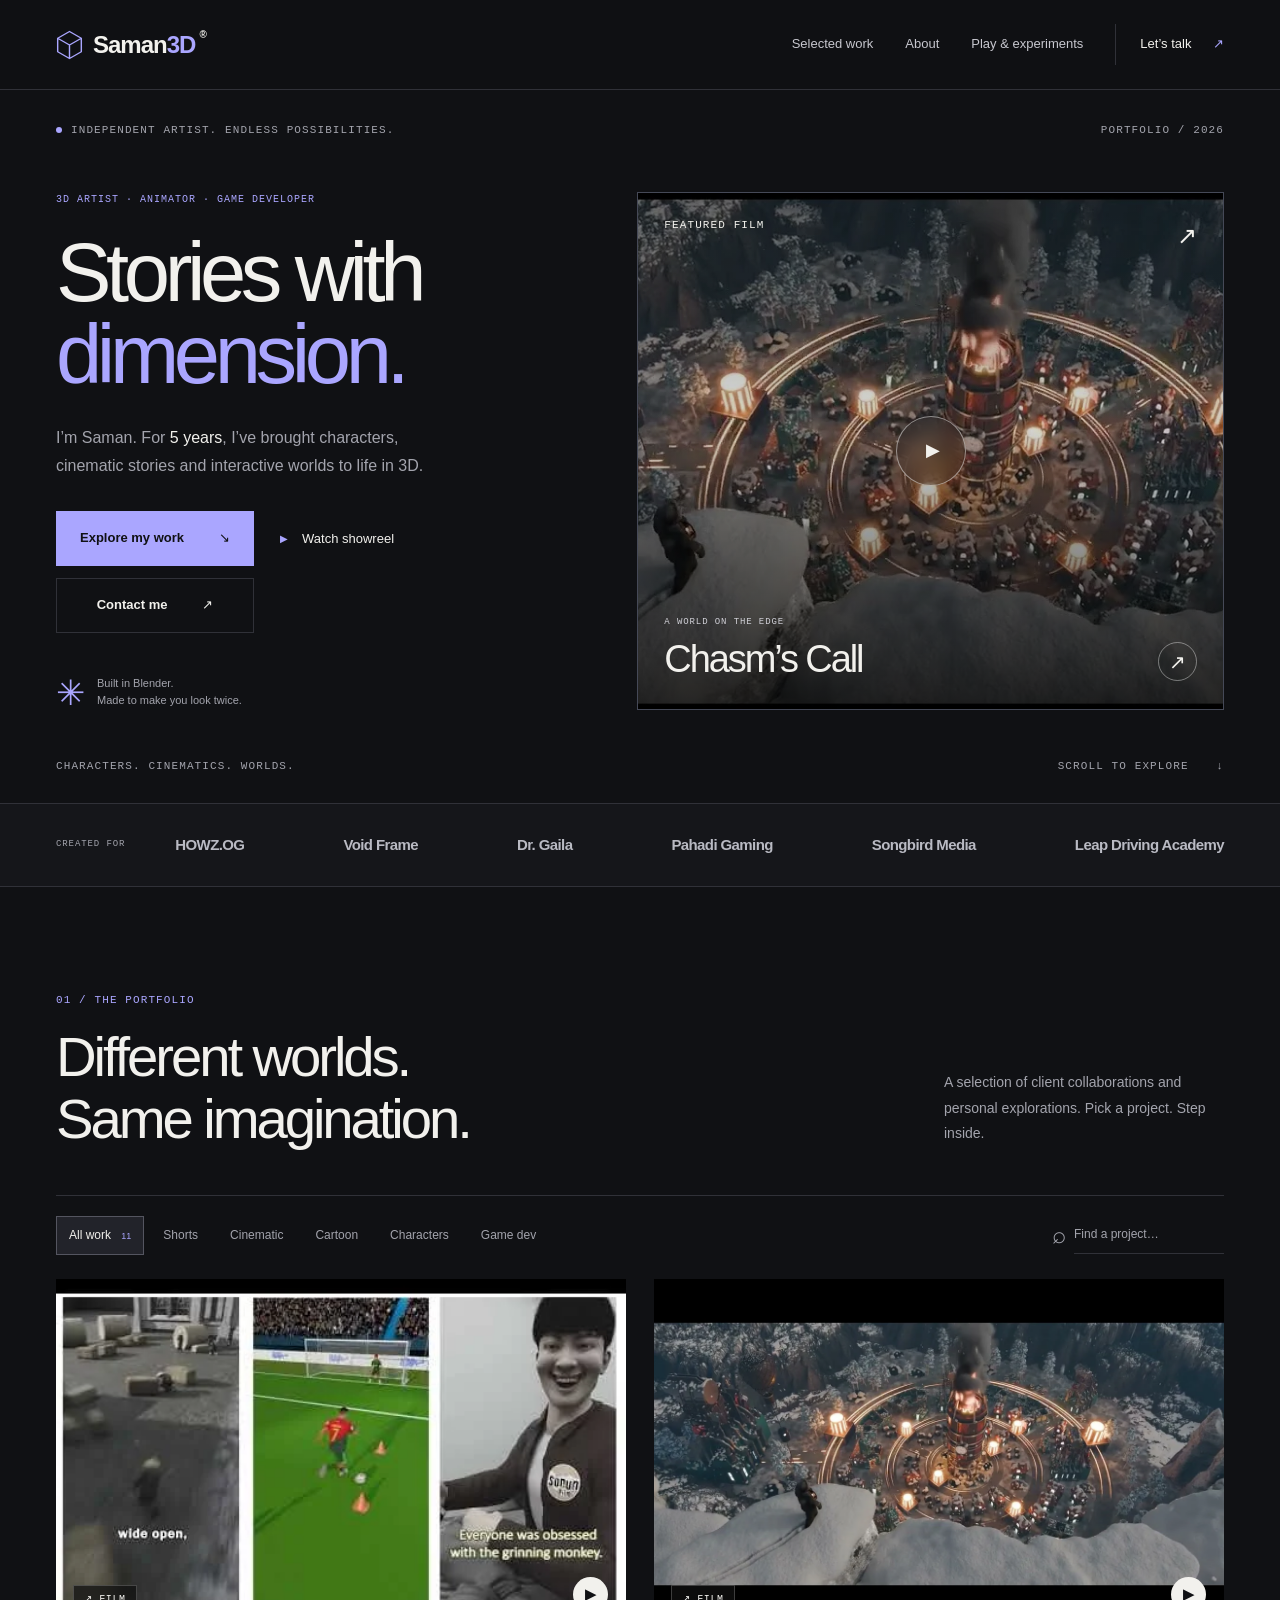
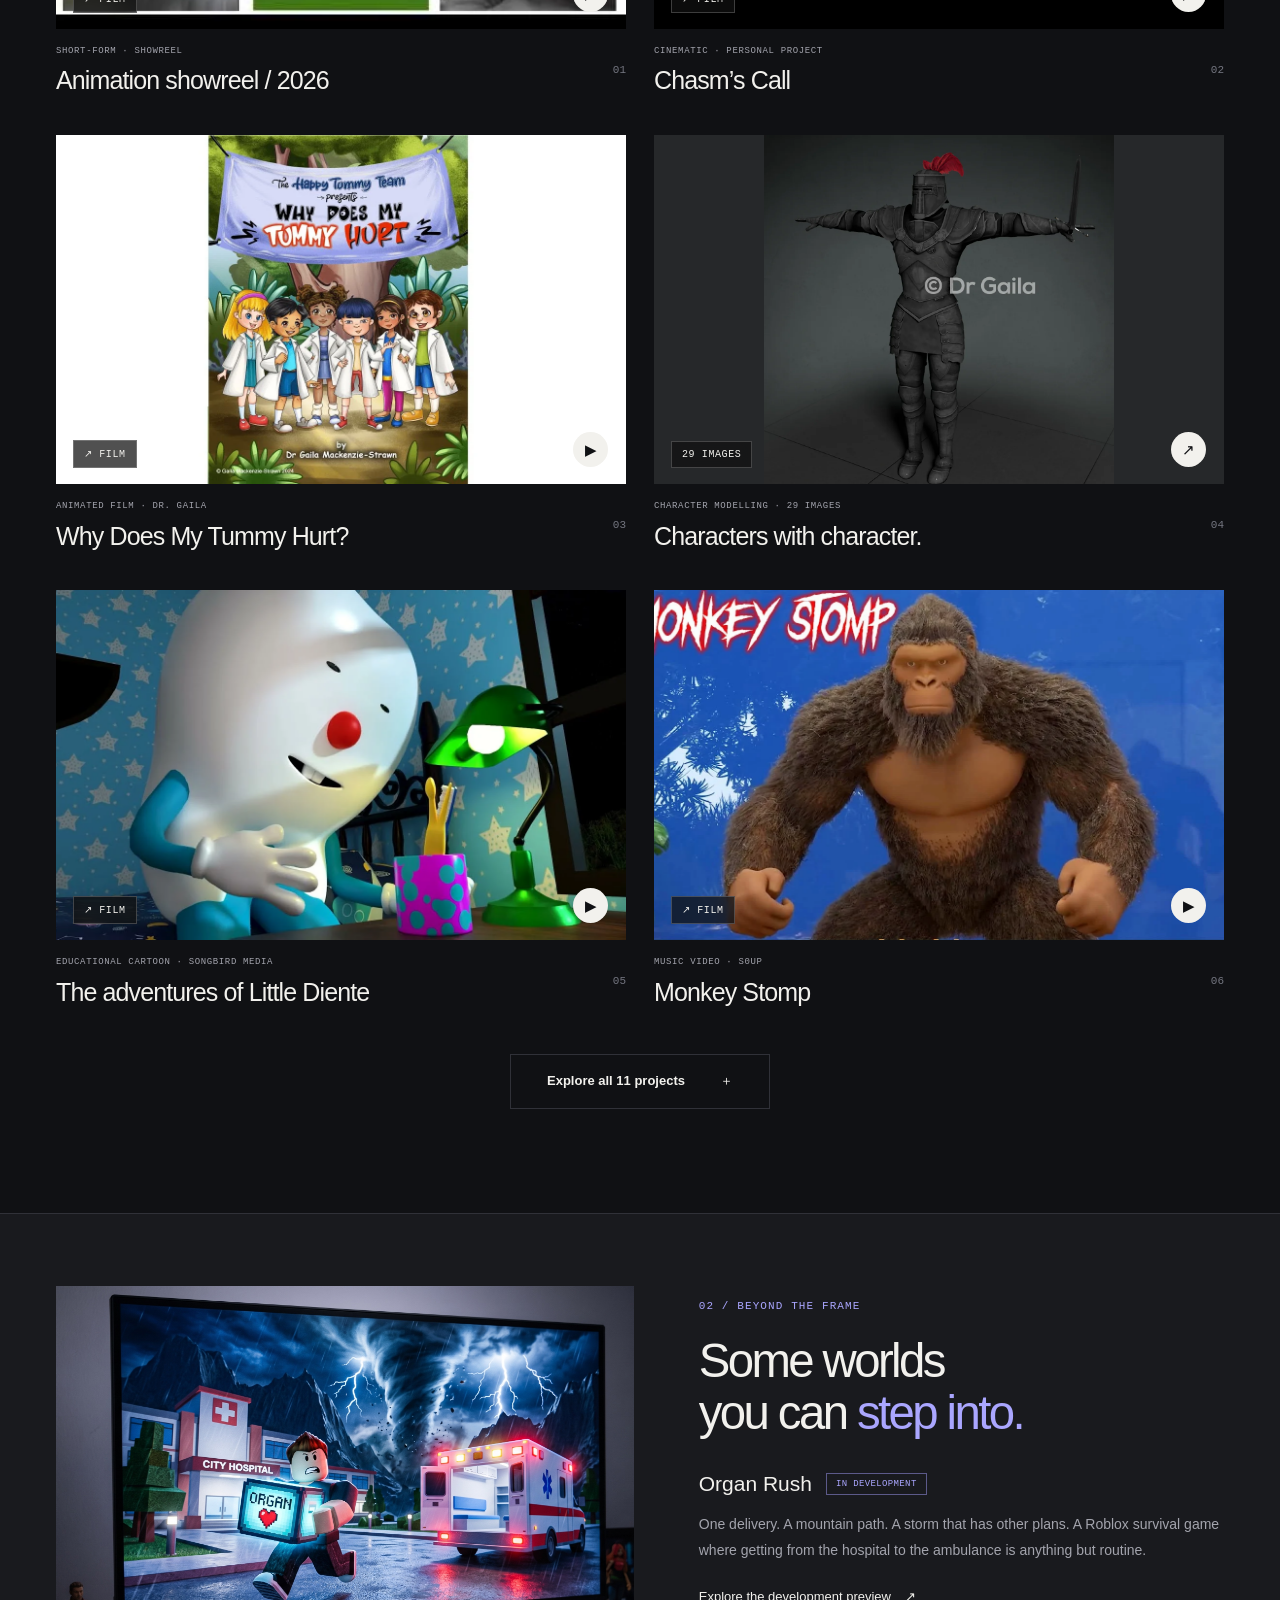
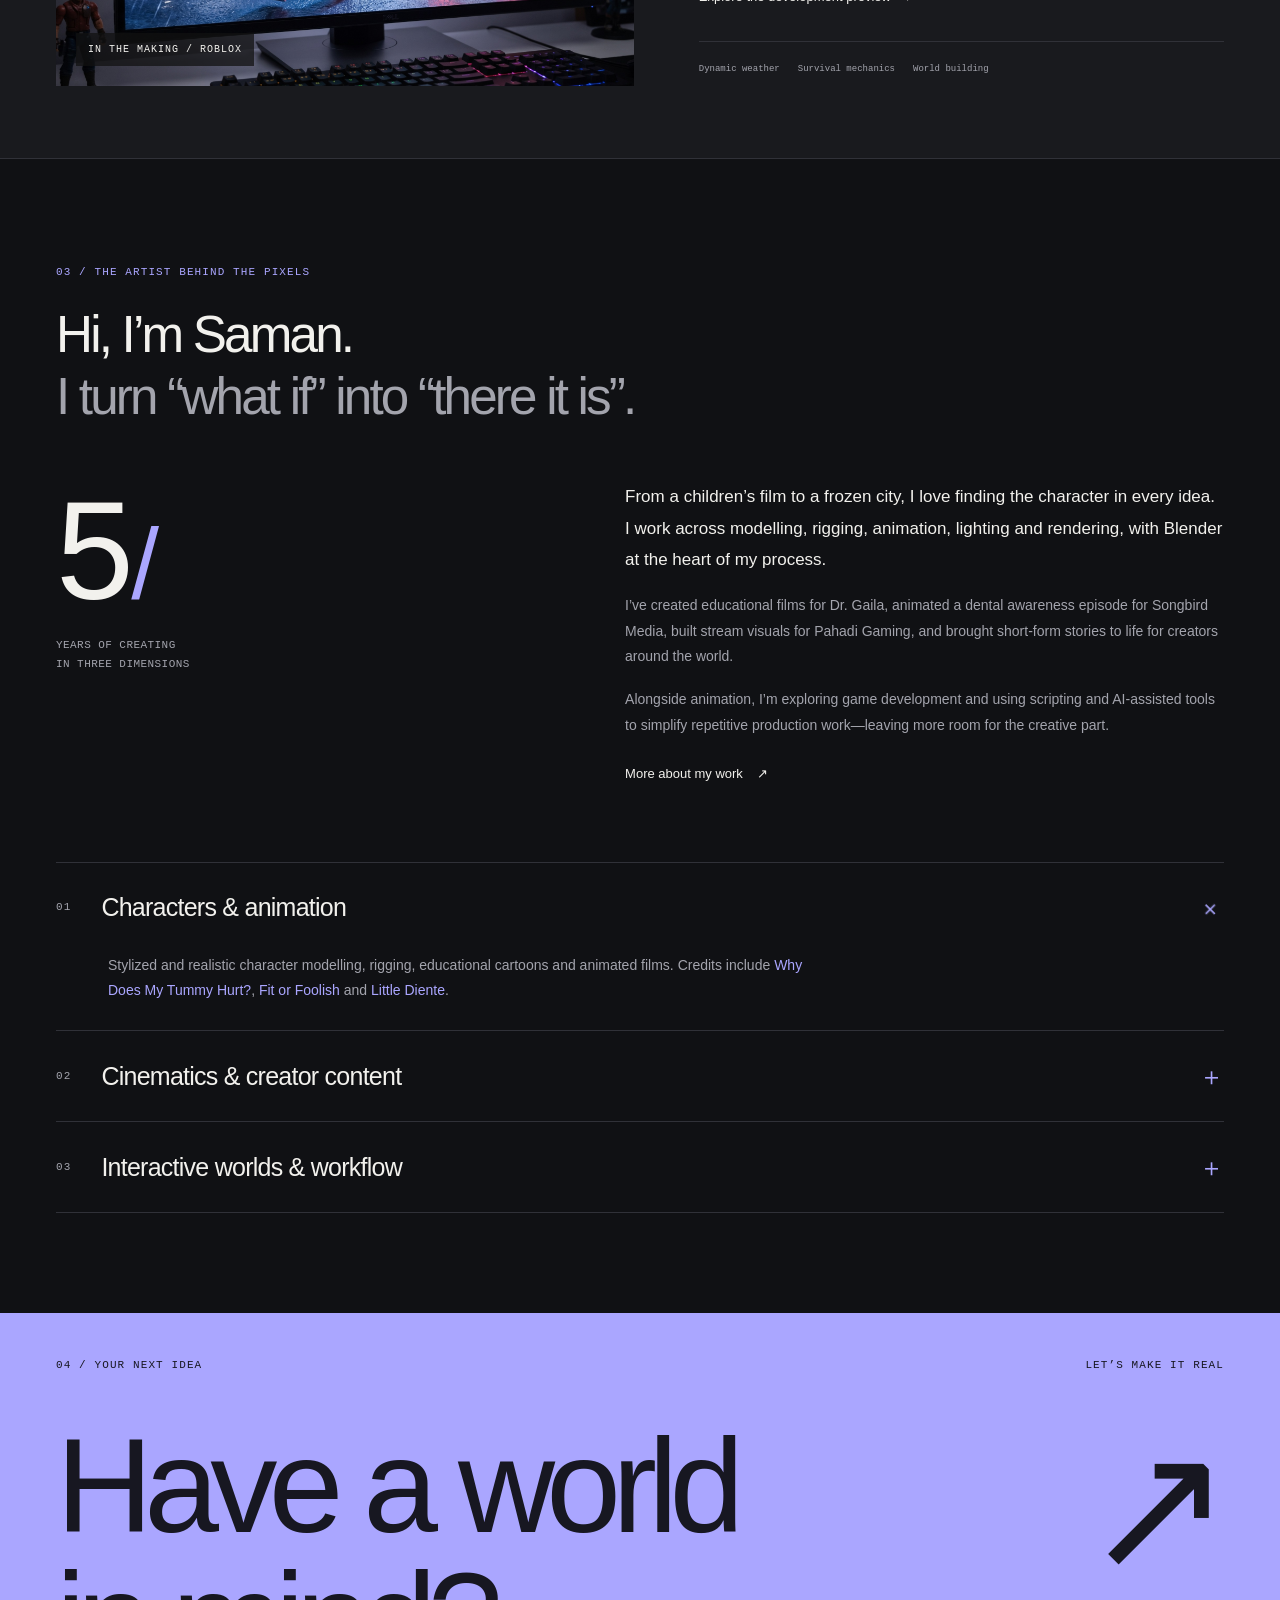
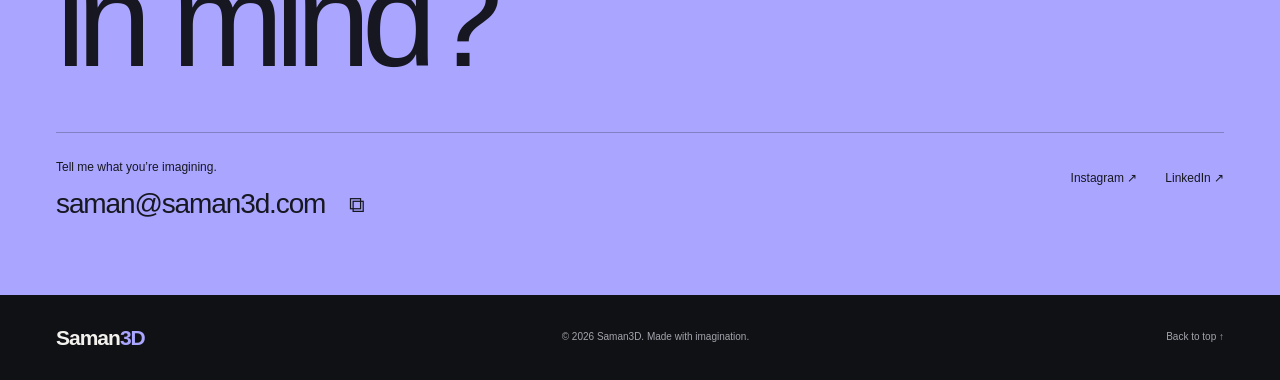
==== commit 19338c01: "Refine hero contact and portfolio presentation" ====
--- a/index.html
+++ b/index.html
@@ -30,71 +30,71 @@
 <main id="main">
 <section class="hero wrap" id="home" aria-labelledby="hero-title">
  <div class="hero-topline"><p class="eyebrow"><span class="status-dot"></span>Independent artist. Endless possibilities.</p><span class="eyebrow hero-index">PORTFOLIO / 2026</span></div>
- <div class="hero-grid"><div class="hero-copy"><p class="eyebrow accent">3D ARTIST · ANIMATOR · GAME DEVELOPER</p><h1 id="hero-title">Stories with<br><em>dimension.</em></h1><p class="hero-description">I’m Saman. For <strong>5 years</strong>, I’ve brought characters, cinematic stories and interactive worlds to life in 3D.</p><div class="hero-actions"><a class="button primary" href="#work">Explore my work <span aria-hidden="true">↘</span></a><button class="text-button" data-open="showreel"><span class="small-play" aria-hidden="true">▶</span>Watch showreel</button></div><div class="hero-note"><span class="crosshair" aria-hidden="true">✳</span><p>Built in Blender.<br>Made to make you look twice.</p></div></div>
- <a class="hero-visual" href="https://www.youtube.com/watch?v=yZC6bM_pb50" data-open="chasms-call" aria-label="Watch Chasm’s Call"><img src="images/portfolio/yZC6bM_pb50.webp" width="1280" height="720" alt="A vast icy city illuminated by a glowing central furnace — Chasm’s Call" fetchpriority="high"><div class="visual-top"><span class="eyebrow">FEATURED FILM</span><span aria-hidden="true">↗</span></div><span class="hero-play" aria-hidden="true">▶</span><div class="visual-caption"><div><span class="eyebrow">A WORLD ON THE EDGE</span><h2>Chasm’s Call</h2></div><span class="round-arrow" aria-hidden="true">↗</span></div></a></div>
+ <div class="hero-grid"><div class="hero-copy"><p class="eyebrow accent">3D ARTIST · ANIMATOR · GAME DEVELOPER</p><h1 id="hero-title">Stories with<br><em>dimension.</em></h1><p class="hero-description">I’m Saman. For <strong>5 years</strong>, I’ve brought characters, cinematic stories and interactive worlds to life in 3D.</p><div class="hero-actions"><a class="button primary" href="#work">Explore my work <span aria-hidden="true">↘</span></a><button class="text-button" data-open="showreel"><span class="small-play" aria-hidden="true">▶</span>Watch showreel</button><a class="button hero-contact" href="mailto:saman@saman3d.com">Contact me <span aria-hidden="true">↗</span></a></div><div class="hero-note"><span class="crosshair" aria-hidden="true">✳</span><p>Built in Blender.<br>Made to make you look twice.</p></div></div>
+ <a draggable="false" class="hero-visual" href="https://www.youtube.com/watch?v=yZC6bM_pb50" data-open="chasms-call" aria-label="Watch Chasm’s Call"><img draggable="false" src="images/portfolio/yZC6bM_pb50.webp" width="1280" height="720" alt="A vast icy city illuminated by a glowing central furnace — Chasm’s Call" fetchpriority="high"><div class="visual-top"><span class="eyebrow">FEATURED FILM</span><span aria-hidden="true">↗</span></div><span class="hero-play" aria-hidden="true">▶</span><div class="visual-caption"><div><span class="eyebrow">A WORLD ON THE EDGE</span><h2>Chasm’s Call</h2></div><span class="round-arrow" aria-hidden="true">↗</span></div></a></div>
  <div class="hero-bottom"><span class="eyebrow">CHARACTERS. CINEMATICS. WORLDS.</span><a class="eyebrow" href="#work">SCROLL TO EXPLORE <span aria-hidden="true">↓</span></a></div>
 </section>
 <div class="client-strip"><div class="wrap clients"><p class="eyebrow">CREATED FOR</p><div><span>HOWZ.OG</span><span>Void Frame</span><span>Dr. Gaila</span><span>Pahadi Gaming</span><span>Songbird Media</span><span>Leap Driving Academy</span></div></div></div>
 <section class="work-section wrap" id="work" aria-labelledby="work-title"><div class="section-heading"><div><p class="eyebrow accent">01 / THE PORTFOLIO</p><h2 id="work-title">Different worlds.<br>Same imagination.</h2></div><p>A selection of client collaborations and personal explorations. Pick a project. Step inside.</p></div>
 <div class="portfolio-tools" hidden><div class="filters" role="group" aria-label="Filter portfolio"><button class="filter active" data-filter="all" aria-pressed="true">All work <span>11</span></button><button class="filter" data-filter="shorts" aria-pressed="false">Shorts</button><button class="filter" data-filter="cinematic" aria-pressed="false">Cinematic</button><button class="filter" data-filter="cartoon" aria-pressed="false">Cartoon</button><button class="filter" data-filter="characters" aria-pressed="false">Characters</button><button class="filter" data-filter="games" aria-pressed="false">Game dev</button></div><label class="search-label"><span class="sr-only">Search projects</span><span aria-hidden="true">⌕</span><input id="project-search" type="search" placeholder="Find a project…" autocomplete="off"></label></div>
 <p class="sr-only" id="result-count" role="status" aria-live="polite"></p><div class="project-grid"><article class="project-card" data-project="showreel" data-category="shorts">
- <a class="project-link" href="https://www.youtube.com/watch?v=D41-Ka9SZO0" data-open="showreel" aria-label="Watch Animation showreel / 2026">
- <div class="project-art"><img src="images/portfolio/D41-Ka9SZO0.webp" alt="Animation showreel / 2026 — project artwork" loading="lazy" width="800" height="500"><span class="media-type">↗ Film</span><span class="open-project" aria-hidden="true">▶</span></div>
+ <a draggable="false" class="project-link" href="https://www.youtube.com/watch?v=D41-Ka9SZO0" data-open="showreel" aria-label="Watch Animation showreel / 2026">
+ <div class="project-art"><img draggable="false" src="images/portfolio/D41-Ka9SZO0.webp" alt="Animation showreel / 2026 — project artwork" loading="lazy" width="800" height="500"><span class="media-type">↗ Film</span><span class="open-project" aria-hidden="true">▶</span></div>
  <div class="project-info"><div><p class="eyebrow">Short-form · Showreel</p><h3>Animation showreel / 2026</h3></div><span class="project-number" aria-hidden="true">01</span></div>
  </a></article>
 <article class="project-card" data-project="chasms-call" data-category="cinematic">
- <a class="project-link" href="https://www.youtube.com/watch?v=yZC6bM_pb50" data-open="chasms-call" aria-label="Watch Chasm’s Call">
- <div class="project-art"><img src="images/portfolio/yZC6bM_pb50.webp" alt="Chasm’s Call — project artwork" loading="lazy" width="800" height="500"><span class="media-type">↗ Film</span><span class="open-project" aria-hidden="true">▶</span></div>
+ <a draggable="false" class="project-link" href="https://www.youtube.com/watch?v=yZC6bM_pb50" data-open="chasms-call" aria-label="Watch Chasm’s Call">
+ <div class="project-art"><img draggable="false" src="images/portfolio/yZC6bM_pb50.webp" alt="Chasm’s Call — project artwork" loading="lazy" width="800" height="500"><span class="media-type">↗ Film</span><span class="open-project" aria-hidden="true">▶</span></div>
  <div class="project-info"><div><p class="eyebrow">Cinematic · Personal project</p><h3>Chasm’s Call</h3></div><span class="project-number" aria-hidden="true">02</span></div>
  </a></article>
 <article class="project-card" data-project="tummy-hurt" data-category="cartoon">
- <a class="project-link" href="https://www.youtube.com/watch?v=Z5QASfBNyoM" data-open="tummy-hurt" aria-label="Watch Why Does My Tummy Hurt?">
- <div class="project-art"><img src="images/portfolio/Z5QASfBNyoM.webp" alt="Why Does My Tummy Hurt? — project artwork" loading="lazy" width="800" height="500"><span class="media-type">↗ Film</span><span class="open-project" aria-hidden="true">▶</span></div>
+ <a draggable="false" class="project-link" href="https://www.youtube.com/watch?v=Z5QASfBNyoM" data-open="tummy-hurt" aria-label="Watch Why Does My Tummy Hurt?">
+ <div class="project-art"><img draggable="false" src="images/portfolio/Z5QASfBNyoM.webp" alt="Why Does My Tummy Hurt? — project artwork" loading="lazy" width="800" height="500"><span class="media-type">↗ Film</span><span class="open-project" aria-hidden="true">▶</span></div>
  <div class="project-info"><div><p class="eyebrow">Animated film · Dr. Gaila</p><h3>Why Does My Tummy Hurt?</h3></div><span class="project-number" aria-hidden="true">03</span></div>
  </a></article>
-<article class="project-card" data-project="pahadi-gaming" data-category="cinematic">
- <a class="project-link" href="https://www.youtube.com/watch?v=kXqQIiM20zA" data-open="pahadi-gaming" aria-label="Watch Pahadi Gaming">
- <div class="project-art"><img src="images/portfolio/kXqQIiM20zA.webp" alt="Pahadi Gaming — project artwork" loading="lazy" width="800" height="500"><span class="media-type">↗ Film</span><span class="open-project" aria-hidden="true">▶</span></div>
- <div class="project-info"><div><p class="eyebrow">Stream intro &amp; outro · Client work</p><h3>Pahadi Gaming</h3></div><span class="project-number" aria-hidden="true">04</span></div>
- </a></article>
 <article class="project-card" data-project="cartoon-characters" data-category="characters">
- <a class="project-link" href="https://sites.google.com/view/samanx3d/services/character-modelling" data-open="cartoon-characters" aria-label="Explore Characters with character.">
- <div class="project-art"><img src="images/portfolio/character-04.webp" alt="Characters with character. — project artwork" loading="lazy" width="800" height="500"><span class="media-type">29 images</span><span class="open-project" aria-hidden="true">↗</span></div>
- <div class="project-info"><div><p class="eyebrow">Character modelling · 29 images</p><h3>Characters with character.</h3></div><span class="project-number" aria-hidden="true">05</span></div>
+ <a draggable="false" class="project-link" href="https://sites.google.com/view/samanx3d/services/character-modelling" data-open="cartoon-characters" aria-label="Explore Characters with character.">
+ <div class="project-art"><img draggable="false" src="images/portfolio/character-04.webp" alt="Characters with character. — project artwork" loading="lazy" width="800" height="500"><span class="media-type">29 images</span><span class="open-project" aria-hidden="true">↗</span></div>
+ <div class="project-info"><div><p class="eyebrow">Character modelling · 29 images</p><h3>Characters with character.</h3></div><span class="project-number" aria-hidden="true">04</span></div>
  </a></article>
 <article class="project-card" data-project="little-diente" data-category="cartoon">
- <a class="project-link" href="https://www.youtube.com/watch?v=C4KHLemTlIg" data-open="little-diente" aria-label="Watch The adventures of Little Diente">
- <div class="project-art"><img src="images/portfolio/C4KHLemTlIg.webp" alt="The adventures of Little Diente — project artwork" loading="lazy" width="800" height="500"><span class="media-type">↗ Film</span><span class="open-project" aria-hidden="true">▶</span></div>
- <div class="project-info"><div><p class="eyebrow">Educational cartoon · Songbird Media</p><h3>The adventures of Little Diente</h3></div><span class="project-number" aria-hidden="true">06</span></div>
+ <a draggable="false" class="project-link" href="https://www.youtube.com/watch?v=C4KHLemTlIg" data-open="little-diente" aria-label="Watch The adventures of Little Diente">
+ <div class="project-art"><img draggable="false" src="images/portfolio/C4KHLemTlIg.webp" alt="The adventures of Little Diente — project artwork" loading="lazy" width="800" height="500"><span class="media-type">↗ Film</span><span class="open-project" aria-hidden="true">▶</span></div>
+ <div class="project-info"><div><p class="eyebrow">Educational cartoon · Songbird Media</p><h3>The adventures of Little Diente</h3></div><span class="project-number" aria-hidden="true">05</span></div>
  </a></article>
 <article class="project-card" data-project="monkey-stomp" data-category="cinematic">
- <a class="project-link" href="https://www.youtube.com/watch?v=zAatllT6uC4" data-open="monkey-stomp" aria-label="Watch Monkey Stomp">
- <div class="project-art"><img src="images/portfolio/zAatllT6uC4.webp" alt="Monkey Stomp — project artwork" loading="lazy" width="800" height="500"><span class="media-type">↗ Film</span><span class="open-project" aria-hidden="true">▶</span></div>
- <div class="project-info"><div><p class="eyebrow">Music video · S0up</p><h3>Monkey Stomp</h3></div><span class="project-number" aria-hidden="true">07</span></div>
+ <a draggable="false" class="project-link" href="https://www.youtube.com/watch?v=zAatllT6uC4" data-open="monkey-stomp" aria-label="Watch Monkey Stomp">
+ <div class="project-art"><img draggable="false" src="images/portfolio/zAatllT6uC4.webp" alt="Monkey Stomp — project artwork" loading="lazy" width="800" height="500"><span class="media-type">↗ Film</span><span class="open-project" aria-hidden="true">▶</span></div>
+ <div class="project-info"><div><p class="eyebrow">Music video · S0up</p><h3>Monkey Stomp</h3></div><span class="project-number" aria-hidden="true">06</span></div>
  </a></article>
 <article class="project-card" data-project="realistic-characters" data-category="characters">
- <a class="project-link" href="https://sites.google.com/view/samanx3d/services/character-modelling" data-open="realistic-characters" aria-label="Explore Realistic character studies">
- <div class="project-art"><img src="images/portfolio/character-30.webp" alt="Realistic character studies — project artwork" loading="lazy" width="800" height="500"><span class="media-type">2 images</span><span class="open-project" aria-hidden="true">↗</span></div>
- <div class="project-info"><div><p class="eyebrow">Character modelling · 2 images</p><h3>Realistic character studies</h3></div><span class="project-number" aria-hidden="true">08</span></div>
+ <a draggable="false" class="project-link" href="https://sites.google.com/view/samanx3d/services/character-modelling" data-open="realistic-characters" aria-label="Explore Realistic character studies">
+ <div class="project-art"><img draggable="false" src="images/portfolio/character-30.webp" alt="Realistic character studies — project artwork" loading="lazy" width="800" height="500"><span class="media-type">2 images</span><span class="open-project" aria-hidden="true">↗</span></div>
+ <div class="project-info"><div><p class="eyebrow">Character modelling · 2 images</p><h3>Realistic character studies</h3></div><span class="project-number" aria-hidden="true">07</span></div>
  </a></article>
 <article class="project-card" data-project="leap-intro" data-category="cinematic">
- <a class="project-link" href="https://www.youtube.com/watch?v=Xc1thFw80jc" data-open="leap-intro" aria-label="Watch Welcome to Leap Driving Academy">
- <div class="project-art"><img src="images/portfolio/Xc1thFw80jc.webp" alt="Welcome to Leap Driving Academy — project artwork" loading="lazy" width="800" height="500"><span class="media-type">↗ Film</span><span class="open-project" aria-hidden="true">▶</span></div>
- <div class="project-info"><div><p class="eyebrow">Introduction · Leap Driving Academy</p><h3>Welcome to Leap Driving Academy</h3></div><span class="project-number" aria-hidden="true">09</span></div>
+ <a draggable="false" class="project-link" href="https://www.youtube.com/watch?v=Xc1thFw80jc" data-open="leap-intro" aria-label="Watch Welcome to Leap Driving Academy">
+ <div class="project-art"><img draggable="false" src="images/portfolio/Xc1thFw80jc.webp" alt="Welcome to Leap Driving Academy — project artwork" loading="lazy" width="800" height="500"><span class="media-type">↗ Film</span><span class="open-project" aria-hidden="true">▶</span></div>
+ <div class="project-info"><div><p class="eyebrow">Introduction · Leap Driving Academy</p><h3>Welcome to Leap Driving Academy</h3></div><span class="project-number" aria-hidden="true">08</span></div>
  </a></article>
 <article class="project-card" data-project="leap-right-turn" data-category="cinematic">
- <a class="project-link" href="https://www.youtube.com/watch?v=jBvW8GmAnXw" data-open="leap-right-turn" aria-label="Watch Making a right turn on red">
- <div class="project-art"><img src="images/portfolio/jBvW8GmAnXw.webp" alt="Making a right turn on red — project artwork" loading="lazy" width="800" height="500"><span class="media-type">↗ Film</span><span class="open-project" aria-hidden="true">▶</span></div>
- <div class="project-info"><div><p class="eyebrow">Driving tutorial · Leap Driving Academy</p><h3>Making a right turn on red</h3></div><span class="project-number" aria-hidden="true">10</span></div>
+ <a draggable="false" class="project-link" href="https://www.youtube.com/watch?v=jBvW8GmAnXw" data-open="leap-right-turn" aria-label="Watch Making a right turn on red">
+ <div class="project-art"><img draggable="false" src="images/portfolio/jBvW8GmAnXw.webp" alt="Making a right turn on red — project artwork" loading="lazy" width="800" height="500"><span class="media-type">↗ Film</span><span class="open-project" aria-hidden="true">▶</span></div>
+ <div class="project-info"><div><p class="eyebrow">Driving tutorial · Leap Driving Academy</p><h3>Making a right turn on red</h3></div><span class="project-number" aria-hidden="true">09</span></div>
  </a></article>
 <article class="project-card" data-project="organ-rush" data-category="games">
- <a class="project-link" href="#game-dev" data-open="organ-rush" aria-label="Explore Organ Rush">
- <div class="project-art"><img src="images/roblox1.jpg" alt="Organ Rush — project artwork" loading="lazy" width="800" height="500"><span class="media-type">1 images</span><span class="open-project" aria-hidden="true">↗</span></div>
- <div class="project-info"><div><p class="eyebrow">Roblox · In development</p><h3>Organ Rush</h3></div><span class="project-number" aria-hidden="true">11</span></div>
+ <a draggable="false" class="project-link" href="#game-dev" data-open="organ-rush" aria-label="Explore Organ Rush">
+ <div class="project-art"><img draggable="false" src="images/roblox1.jpg" alt="Organ Rush — project artwork" loading="lazy" width="800" height="500"><span class="media-type">1 images</span><span class="open-project" aria-hidden="true">↗</span></div>
+ <div class="project-info"><div><p class="eyebrow">Roblox · In development</p><h3>Organ Rush</h3></div><span class="project-number" aria-hidden="true">10</span></div>
+ </a></article>
+<article class="project-card" data-project="pahadi-gaming" data-category="cinematic">
+ <a draggable="false" class="project-link" href="https://www.youtube.com/watch?v=kXqQIiM20zA" data-open="pahadi-gaming" aria-label="Watch Pahadi Gaming">
+ <div class="project-art"><img draggable="false" src="images/portfolio/kXqQIiM20zA.webp" alt="Pahadi Gaming — project artwork" loading="lazy" width="800" height="500"><span class="media-type">↗ Film</span><span class="open-project" aria-hidden="true">▶</span></div>
+ <div class="project-info"><div><p class="eyebrow">Stream intro &amp; outro · Client work</p><h3>Pahadi Gaming</h3></div><span class="project-number" aria-hidden="true">11</span></div>
  </a></article></div><div class="empty-state" hidden><p>No projects match that search.</p><button class="text-button" id="clear-filters">Reset filters ↗</button></div><button class="button all-projects" id="show-all" hidden>Explore all 11 projects <span aria-hidden="true">＋</span></button>
 <noscript><p class="fallback-note">All projects are shown above. Video links open on YouTube; character galleries open in the original portfolio.</p></noscript>
 </section>
-<section class="game-section" id="game-dev" aria-labelledby="game-title"><div class="wrap game-grid"><div class="game-image"><img src="images/roblox1.jpg" width="1200" height="800" alt="Organ Rush development screenshot showing its Roblox mountain environment" loading="lazy"><span class="eyebrow image-stamp">IN THE MAKING / ROBLOX</span></div><div class="game-copy"><p class="eyebrow accent">02 / BEYOND THE FRAME</p><h2 id="game-title">Some worlds<br>you can <em>step into.</em></h2><p class="game-name">Organ Rush <span class="development-label">In development</span></p><p>One delivery. A mountain path. A storm that has other plans. A Roblox survival game where getting from the hospital to the ambulance is anything but routine.</p><button class="text-button" data-open="organ-rush">Explore the development preview <span aria-hidden="true">↗</span></button><div class="game-tags"><span>Dynamic weather</span><span>Survival mechanics</span><span>World building</span></div></div></div></section>
+<section class="game-section" id="game-dev" aria-labelledby="game-title"><div class="wrap game-grid"><div class="game-image"><img draggable="false" src="images/roblox1.jpg" width="1200" height="800" alt="Organ Rush development screenshot showing its Roblox mountain environment" loading="lazy"><span class="eyebrow image-stamp">IN THE MAKING / ROBLOX</span></div><div class="game-copy"><p class="eyebrow accent">02 / BEYOND THE FRAME</p><h2 id="game-title">Some worlds<br>you can <em>step into.</em></h2><p class="game-name">Organ Rush <span class="development-label">In development</span></p><p>One delivery. A mountain path. A storm that has other plans. A Roblox survival game where getting from the hospital to the ambulance is anything but routine.</p><button class="text-button" data-open="organ-rush">Explore the development preview <span aria-hidden="true">↗</span></button><div class="game-tags"><span>Dynamic weather</span><span>Survival mechanics</span><span>World building</span></div></div></div></section>
 <section class="about-section wrap" id="about" aria-labelledby="about-title"><div class="about-heading"><p class="eyebrow accent">03 / THE ARTIST BEHIND THE PIXELS</p><h2 id="about-title">Hi, I’m Saman.<br><span>I turn “what if” into “there it is”.</span></h2></div><div class="about-grid"><div class="experience"><span>5<span class="accent">/</span></span><p>years of creating<br>in three dimensions</p></div><div class="about-body"><p>From a children’s film to a frozen city, I love finding the character in every idea. I work across modelling, rigging, animation, lighting and rendering, with Blender at the heart of my process.</p><p>I’ve created educational films for Dr. Gaila, animated a dental awareness episode for Songbird Media, built stream visuals for Pahadi Gaming, and brought short-form stories to life for creators around the world.</p><p>Alongside animation, I’m exploring game development and using scripting and AI-assisted tools to simplify repetitive production work—leaving more room for the creative part.</p><a class="text-button" href="https://www.linkedin.com/in/samanx3d/" target="_blank" rel="noopener noreferrer">More about my work <span aria-hidden="true">↗</span></a></div></div>
 <div class="services"><details open><summary><span class="eyebrow">01</span><h3>Characters & animation</h3><span aria-hidden="true">＋</span></summary><p>Stylized and realistic character modelling, rigging, educational cartoons and animated films. Credits include <em>Why Does My Tummy Hurt?</em>, <em>Fit or Foolish</em> and <em>Little Diente</em>.</p></details><details><summary><span class="eyebrow">02</span><h3>Cinematics & creator content</h3><span aria-hidden="true">＋</span></summary><p>Atmospheric environments, music videos, product visuals, animated explainers and custom intro, outro and stream packages. Previous work also includes The Christian Academy and Funnymation.</p></details><details><summary><span class="eyebrow">03</span><h3>Interactive worlds & workflow</h3><span aria-hidden="true">＋</span></summary><p>Roblox environments and gameplay experiments, plus Blender scripting and production automation. Explore Organ Rush above for a look at a project currently in development.</p></details></div></section>
 <section class="contact-section" id="contact" aria-labelledby="contact-title"><div class="wrap"><div class="contact-top"><p class="eyebrow">04 / YOUR NEXT IDEA</p><span class="eyebrow">LET’S MAKE IT REAL</span></div><h2 id="contact-title">Have a world<br>in <em>mind?</em> <a href="mailto:saman@saman3d.com" aria-label="Email Saman about your project">↗</a></h2><div class="contact-bottom"><div><p>Tell me what you’re imagining.</p><div class="email-row"><a href="mailto:saman@saman3d.com">saman@saman3d.com</a><button class="copy-email" aria-label="Copy email address" title="Copy email address">⧉</button></div><p class="copy-status" role="status" aria-live="polite"></p></div><div class="social-links"><a href="https://www.instagram.com/samanx3d/" target="_blank" rel="noopener noreferrer">Instagram ↗</a><a href="https://www.linkedin.com/in/samanx3d/" target="_blank" rel="noopener noreferrer">LinkedIn ↗</a></div></div></div></section>
--- a/style.css
+++ b/style.css
@@ -1407,3 +1407,27 @@
 .hero-visual:hover>img {
   transform:scale(1.36)
 }
+
+/* Keep email within reach at the start of the page. */
+.hero-actions {
+  display: grid;
+  grid-template-columns: max-content max-content;
+  gap: 12px 26px;
+  justify-content: start;
+}
+.hero-contact {
+  grid-column: 1;
+  width: 100%;
+}
+img {
+  -webkit-user-drag: none;
+  -webkit-touch-callout: none;
+  user-select: none;
+}
+@media (max-width: 480px) {
+  .hero-actions { column-gap: 20px; }
+}
+@media (max-width: 350px) {
+  .hero-actions { grid-template-columns: max-content; }
+  .hero-contact { grid-row: 2; }
+}
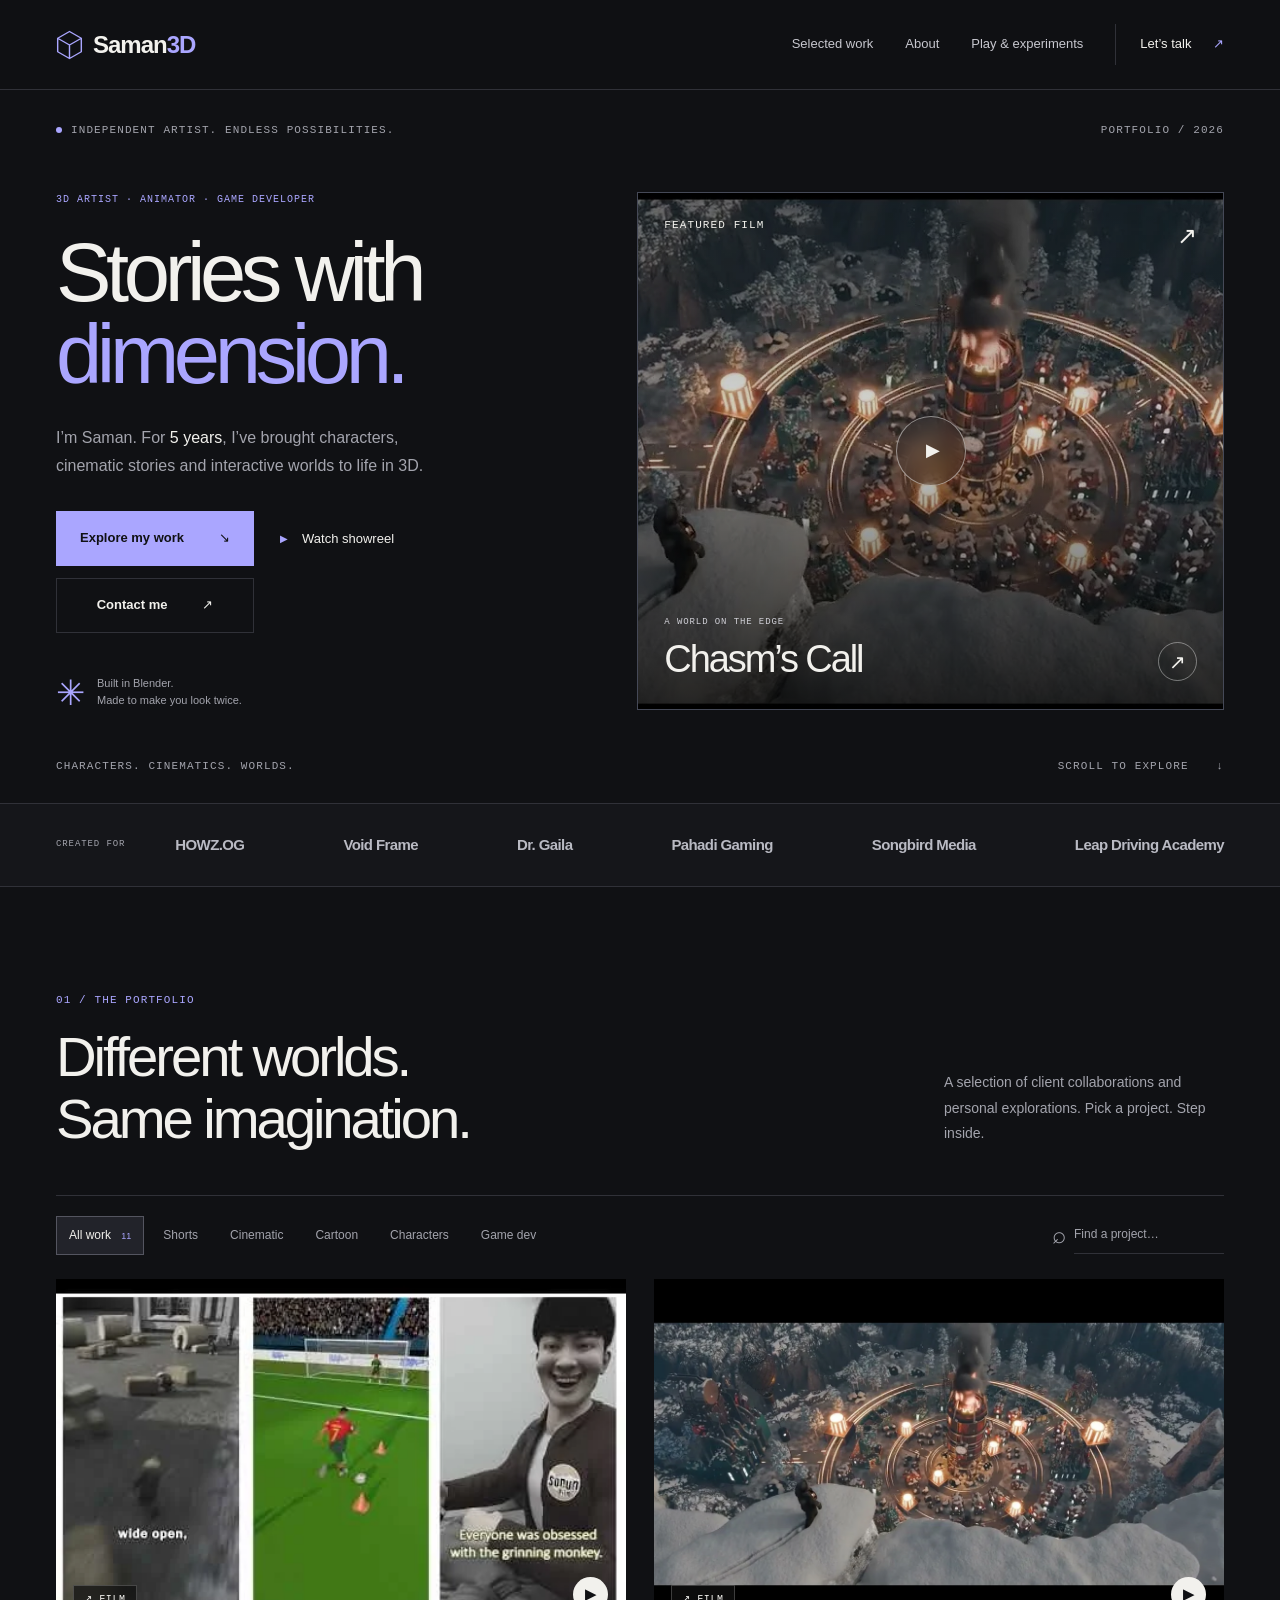
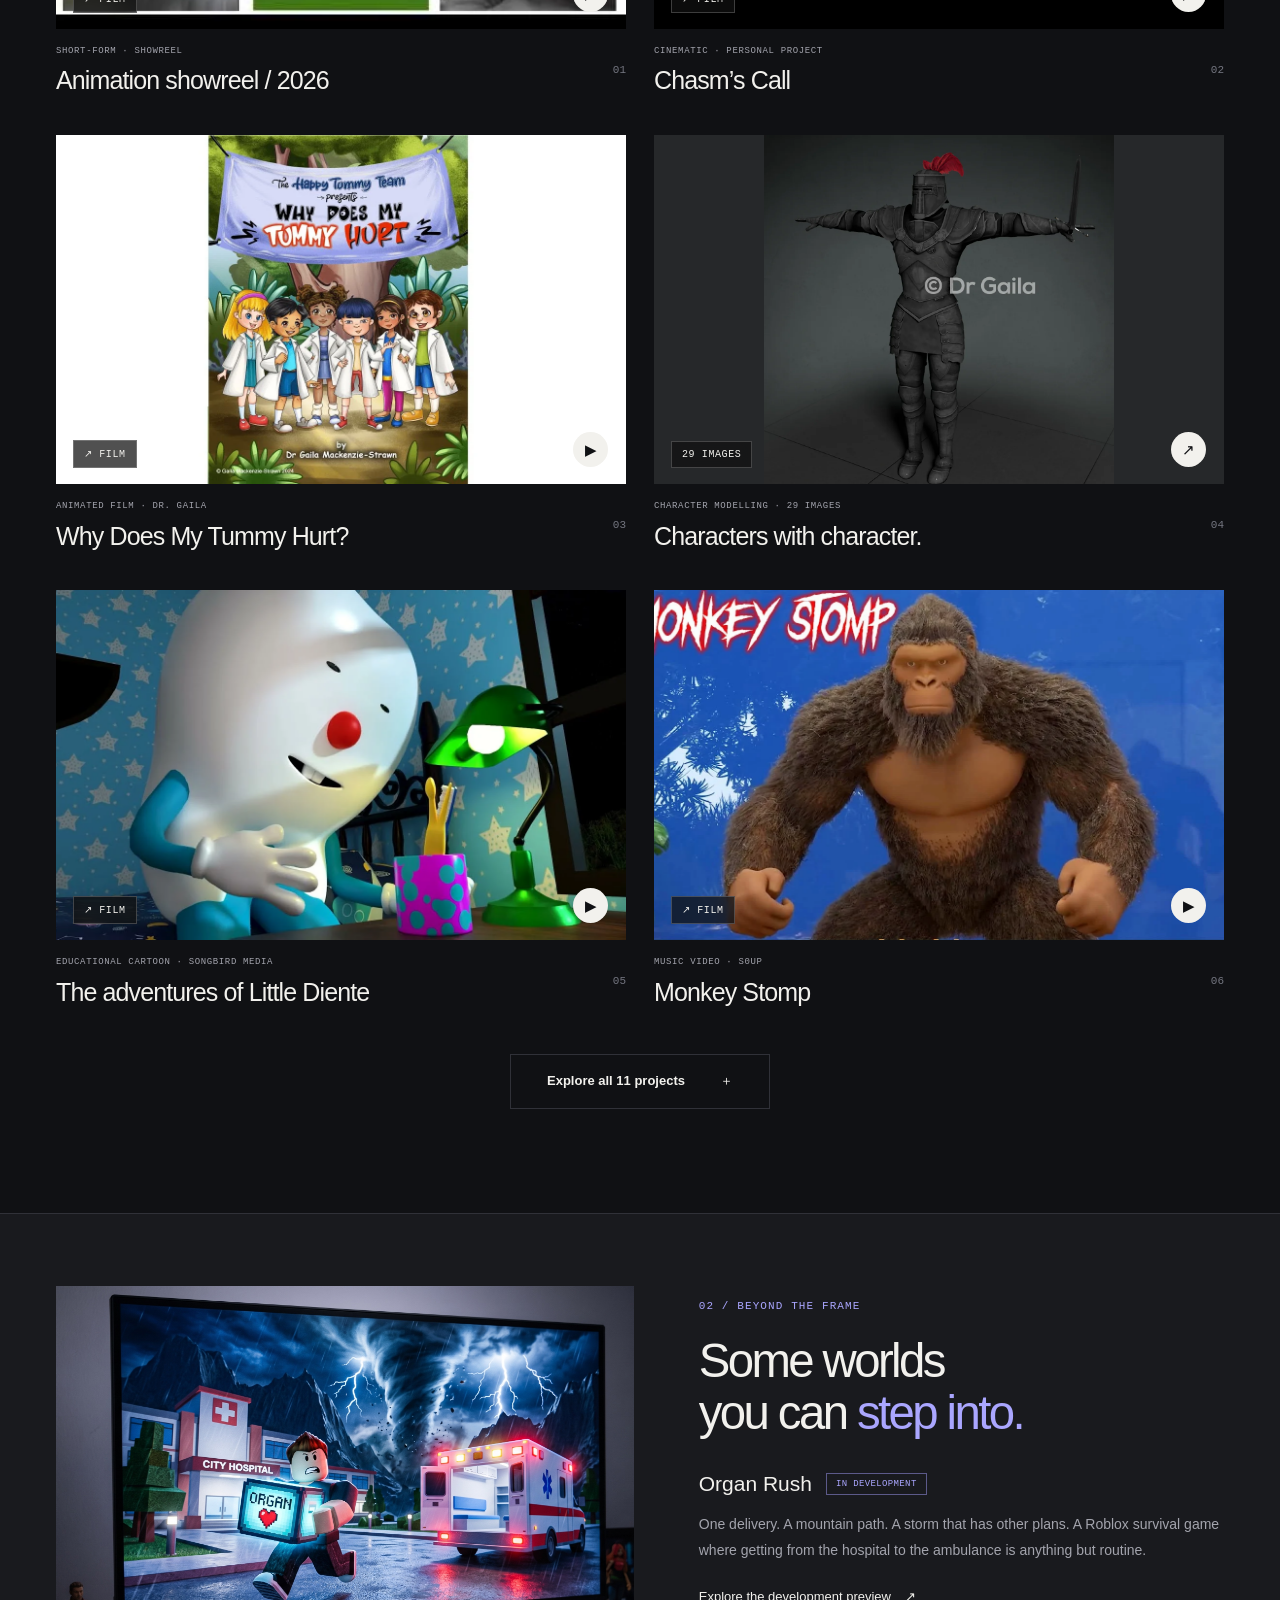
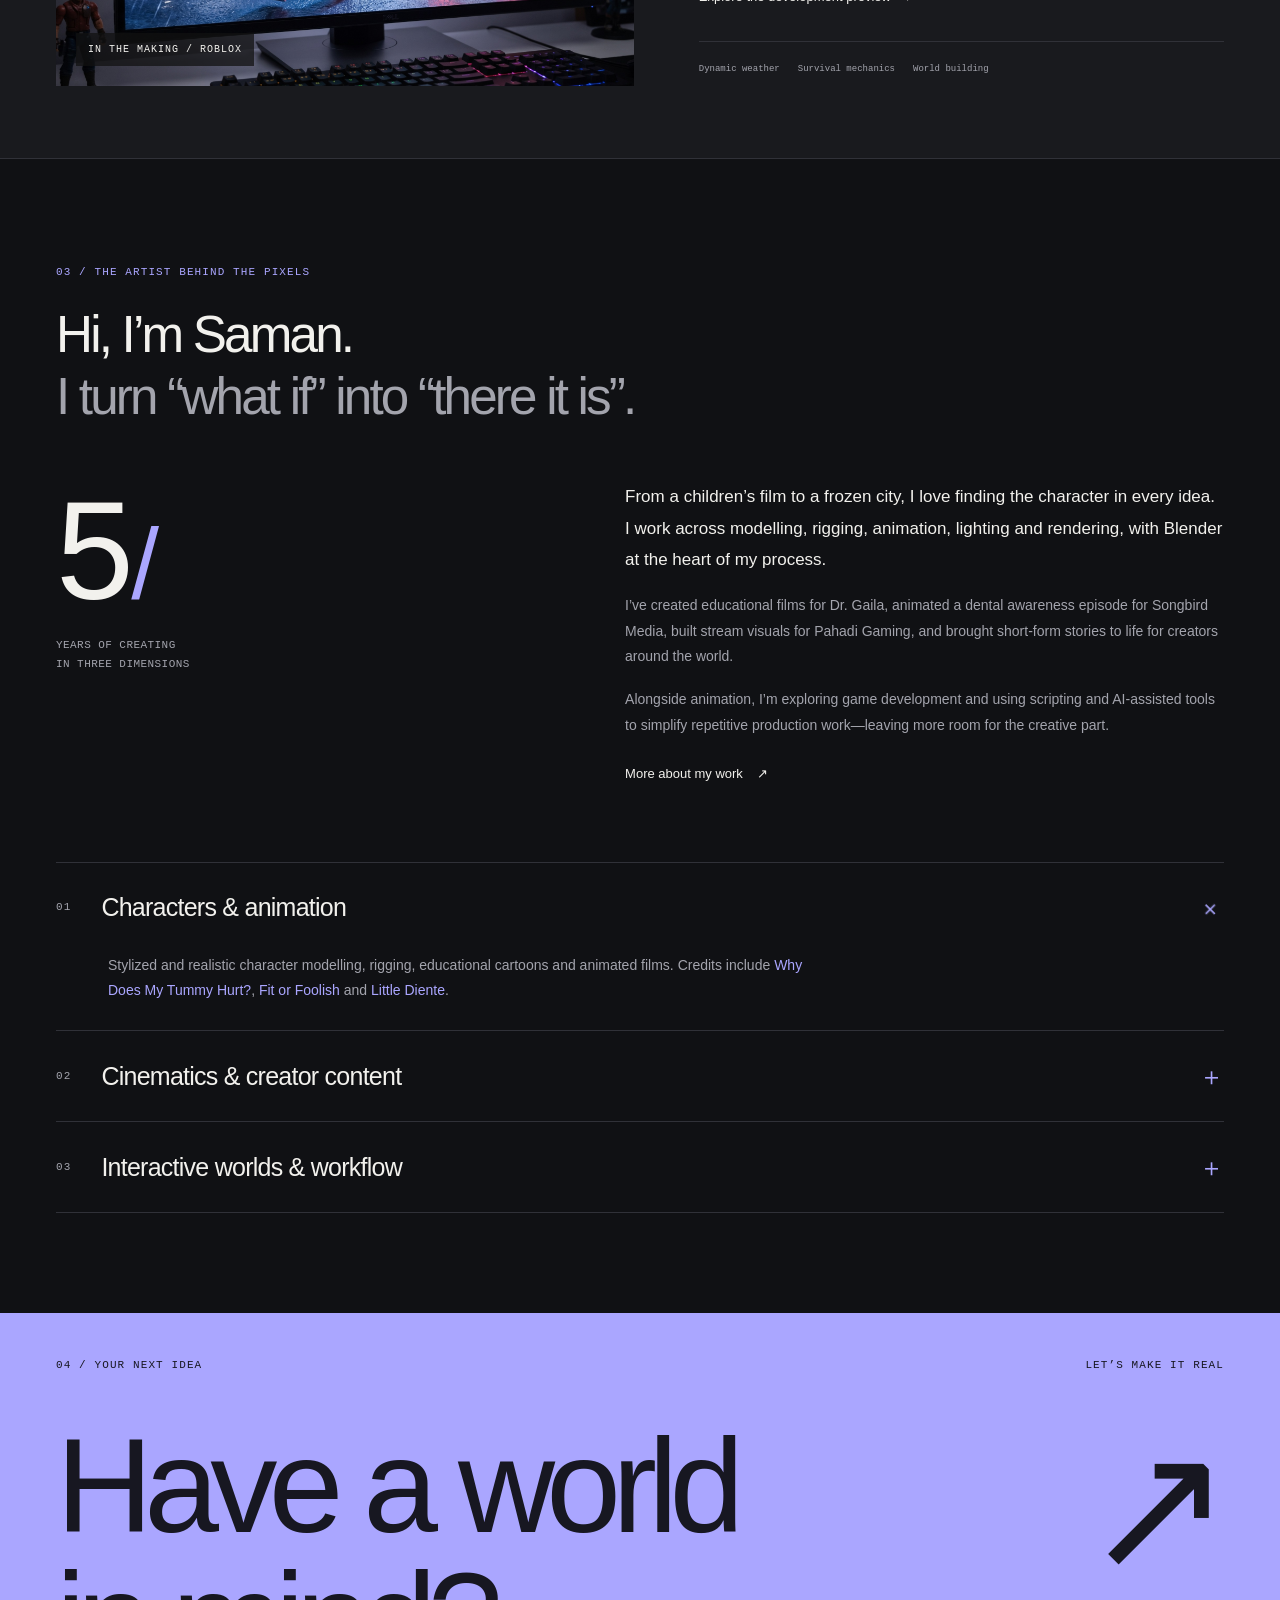
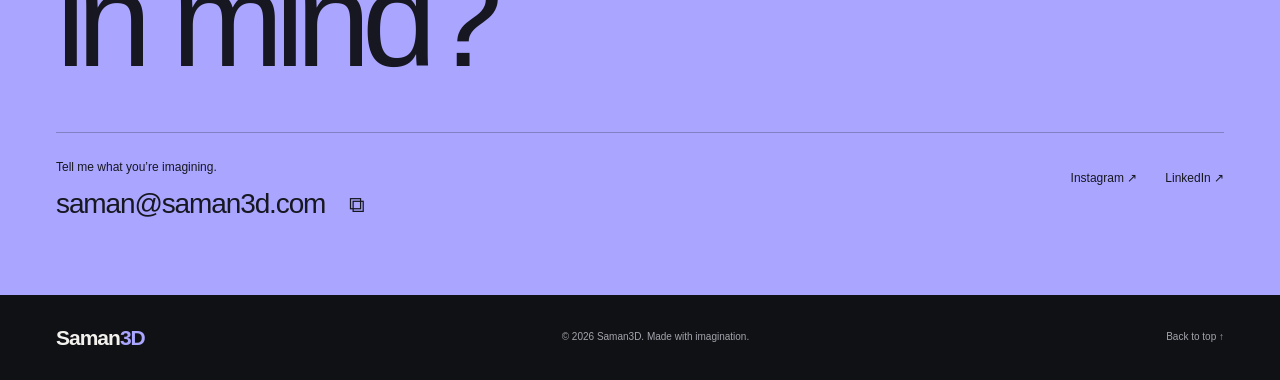
==== commit 2554076d: "Add portfolio closing note and remove incorrect trademark symbol" ====
--- a/index.html
+++ b/index.html
@@ -23,7 +23,7 @@
 <body>
 <a class="skip-link" href="#main">Skip to content</a>
 <header class="site-header">
- <a class="logo" href="#home" aria-label="Saman3D home"><svg viewBox="0 0 32 36" aria-hidden="true"><path d="M16 2 30 10v16l-14 8L2 26V10Z M2 10l14 8 14-8M16 18v16"/></svg>Saman<span>3D</span><span class="logo-dot">®</span></a>
+ <a class="logo" href="#home" aria-label="Saman3D home"><svg viewBox="0 0 32 36" aria-hidden="true"><path d="M16 2 30 10v16l-14 8L2 26V10Z M2 10l14 8 14-8M16 18v16"/></svg>Saman<span>3D</span></a>
  <button class="menu-button" aria-expanded="false" aria-controls="navigation">Menu <span aria-hidden="true">＋</span></button>
  <nav id="navigation" aria-label="Main navigation"><a href="#work">Selected work</a><a href="#about">About</a><a href="#game-dev">Play & experiments</a><a class="nav-contact" href="#contact">Let’s talk <span aria-hidden="true">↗</span></a></nav>
 </header>
@@ -91,7 +91,14 @@
  <a draggable="false" class="project-link" href="https://www.youtube.com/watch?v=kXqQIiM20zA" data-open="pahadi-gaming" aria-label="Watch Pahadi Gaming">
  <div class="project-art"><img draggable="false" src="images/portfolio/kXqQIiM20zA.webp" alt="Pahadi Gaming — project artwork" loading="lazy" width="800" height="500"><span class="media-type">↗ Film</span><span class="open-project" aria-hidden="true">▶</span></div>
  <div class="project-info"><div><p class="eyebrow">Stream intro &amp; outro · Client work</p><h3>Pahadi Gaming</h3></div><span class="project-number" aria-hidden="true">11</span></div>
- </a></article></div><div class="empty-state" hidden><p>No projects match that search.</p><button class="text-button" id="clear-filters">Reset filters ↗</button></div><button class="button all-projects" id="show-all" hidden>Explore all 11 projects <span aria-hidden="true">＋</span></button>
+ </a></article>
+<aside class="more-work-note" aria-labelledby="more-work-title">
+ <span class="more-work-symbol" aria-hidden="true">✳</span>
+ <p class="eyebrow accent">BEYOND THE PUBLIC PORTFOLIO</p>
+ <h3 id="more-work-title">And many more!</h3>
+ <p class="more-work-description">This is just a selection of my work. I’ve also created many projects that haven’t been made public.</p>
+ <a class="text-button" href="mailto:saman@saman3d.com">Have a project in mind? Let’s talk <span aria-hidden="true">↗</span></a>
+</aside></div><div class="empty-state" hidden><p>No projects match that search.</p><button class="text-button" id="clear-filters">Reset filters ↗</button></div><button class="button all-projects" id="show-all" hidden>Explore all 11 projects <span aria-hidden="true">＋</span></button>
 <noscript><p class="fallback-note">All projects are shown above. Video links open on YouTube; character galleries open in the original portfolio.</p></noscript>
 </section>
 <section class="game-section" id="game-dev" aria-labelledby="game-title"><div class="wrap game-grid"><div class="game-image"><img draggable="false" src="images/roblox1.jpg" width="1200" height="800" alt="Organ Rush development screenshot showing its Roblox mountain environment" loading="lazy"><span class="eyebrow image-stamp">IN THE MAKING / ROBLOX</span></div><div class="game-copy"><p class="eyebrow accent">02 / BEYOND THE FRAME</p><h2 id="game-title">Some worlds<br>you can <em>step into.</em></h2><p class="game-name">Organ Rush <span class="development-label">In development</span></p><p>One delivery. A mountain path. A storm that has other plans. A Roblox survival game where getting from the hospital to the ambulance is anything but routine.</p><button class="text-button" data-open="organ-rush">Explore the development preview <span aria-hidden="true">↗</span></button><div class="game-tags"><span>Dynamic weather</span><span>Survival mechanics</span><span>World building</span></div></div></div></section>
--- a/style.css
+++ b/style.css
@@ -142,7 +142,7 @@
   line-height:1;
   letter-spacing:-1px
 }
-.logo>span:not(.logo-dot) {
+.logo>span {
   color:var(--accent)
 }
 .logo svg {
@@ -153,12 +153,6 @@
   stroke:var(--accent);
   stroke-width:1.7;
   stroke-linejoin:round
-}
-.logo-dot {
-  font-size:10px;
-  align-self:flex-start;
-  letter-spacing:0;
-  margin:1px 0 0 4px
 }
 nav {
   display:flex;
@@ -1431,3 +1425,43 @@
   .hero-actions { grid-template-columns: max-content; }
   .hero-contact { grid-row: 2; }
 }
+
+.more-work-note {
+  display: flex;
+  flex-direction: column;
+  justify-content: center;
+  align-items: flex-start;
+  padding: clamp(28px, 4vw, 58px);
+  border: 1px solid var(--line);
+  background: var(--surface);
+  min-width: 0;
+}
+.more-work-symbol {
+  color: var(--accent);
+  font-size: 54px;
+  line-height: 1;
+  margin-bottom: 28px;
+}
+.more-work-note .eyebrow { font-size: 9px; }
+.more-work-note h3 {
+  font-size: clamp(32px, 3.5vw, 50px);
+  margin-top: 17px;
+}
+.more-work-description {
+  max-width: 330px;
+  color: var(--muted);
+  font-size: 14px;
+  line-height: 1.8;
+  margin-top: 20px;
+}
+.more-work-note .text-button {
+  margin-top: 24px;
+  color: var(--accent);
+}
+@media (max-width: 760px) {
+  .more-work-note { padding: 28px; }
+  .more-work-symbol { font-size: 40px; margin-bottom: 22px; }
+  .more-work-note h3 { font-size: 32px; }
+  .more-work-description { font-size: 13px; }
+  .more-work-note .text-button { font-size: 12px; }
+}
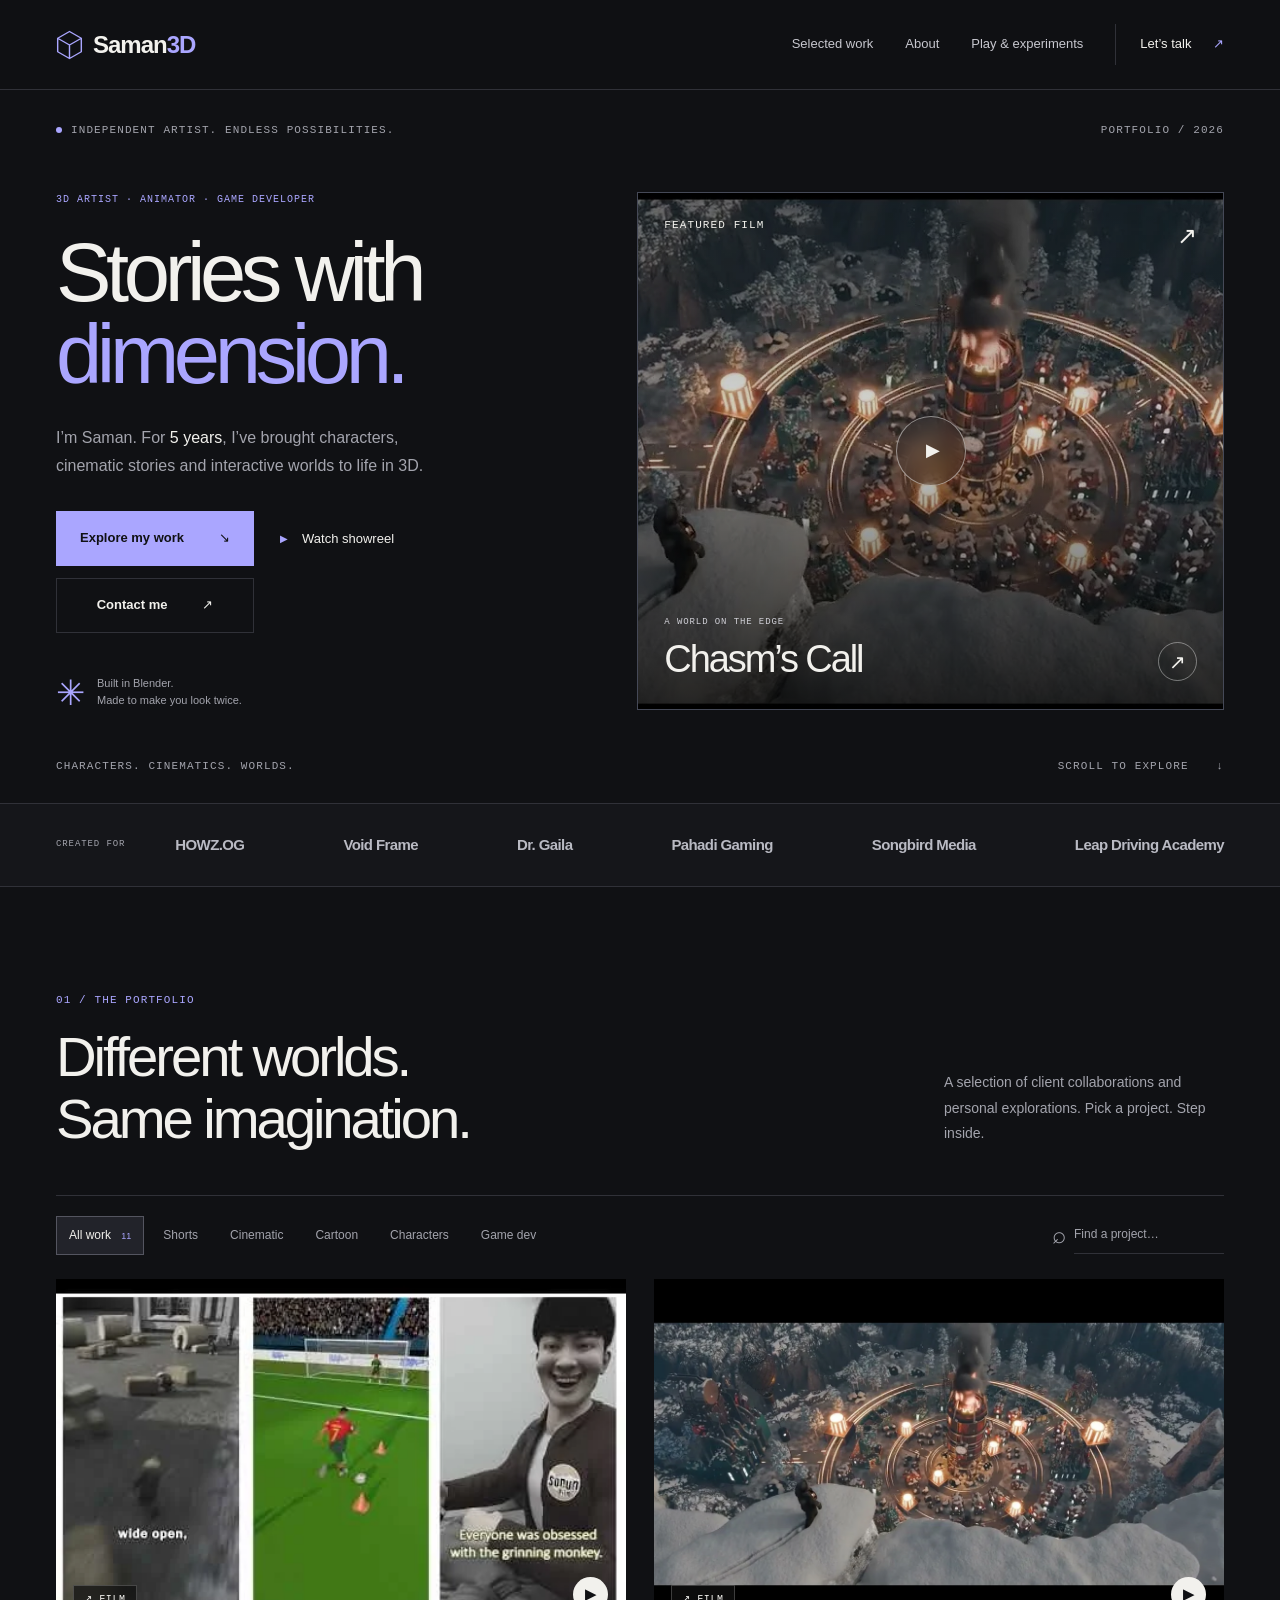
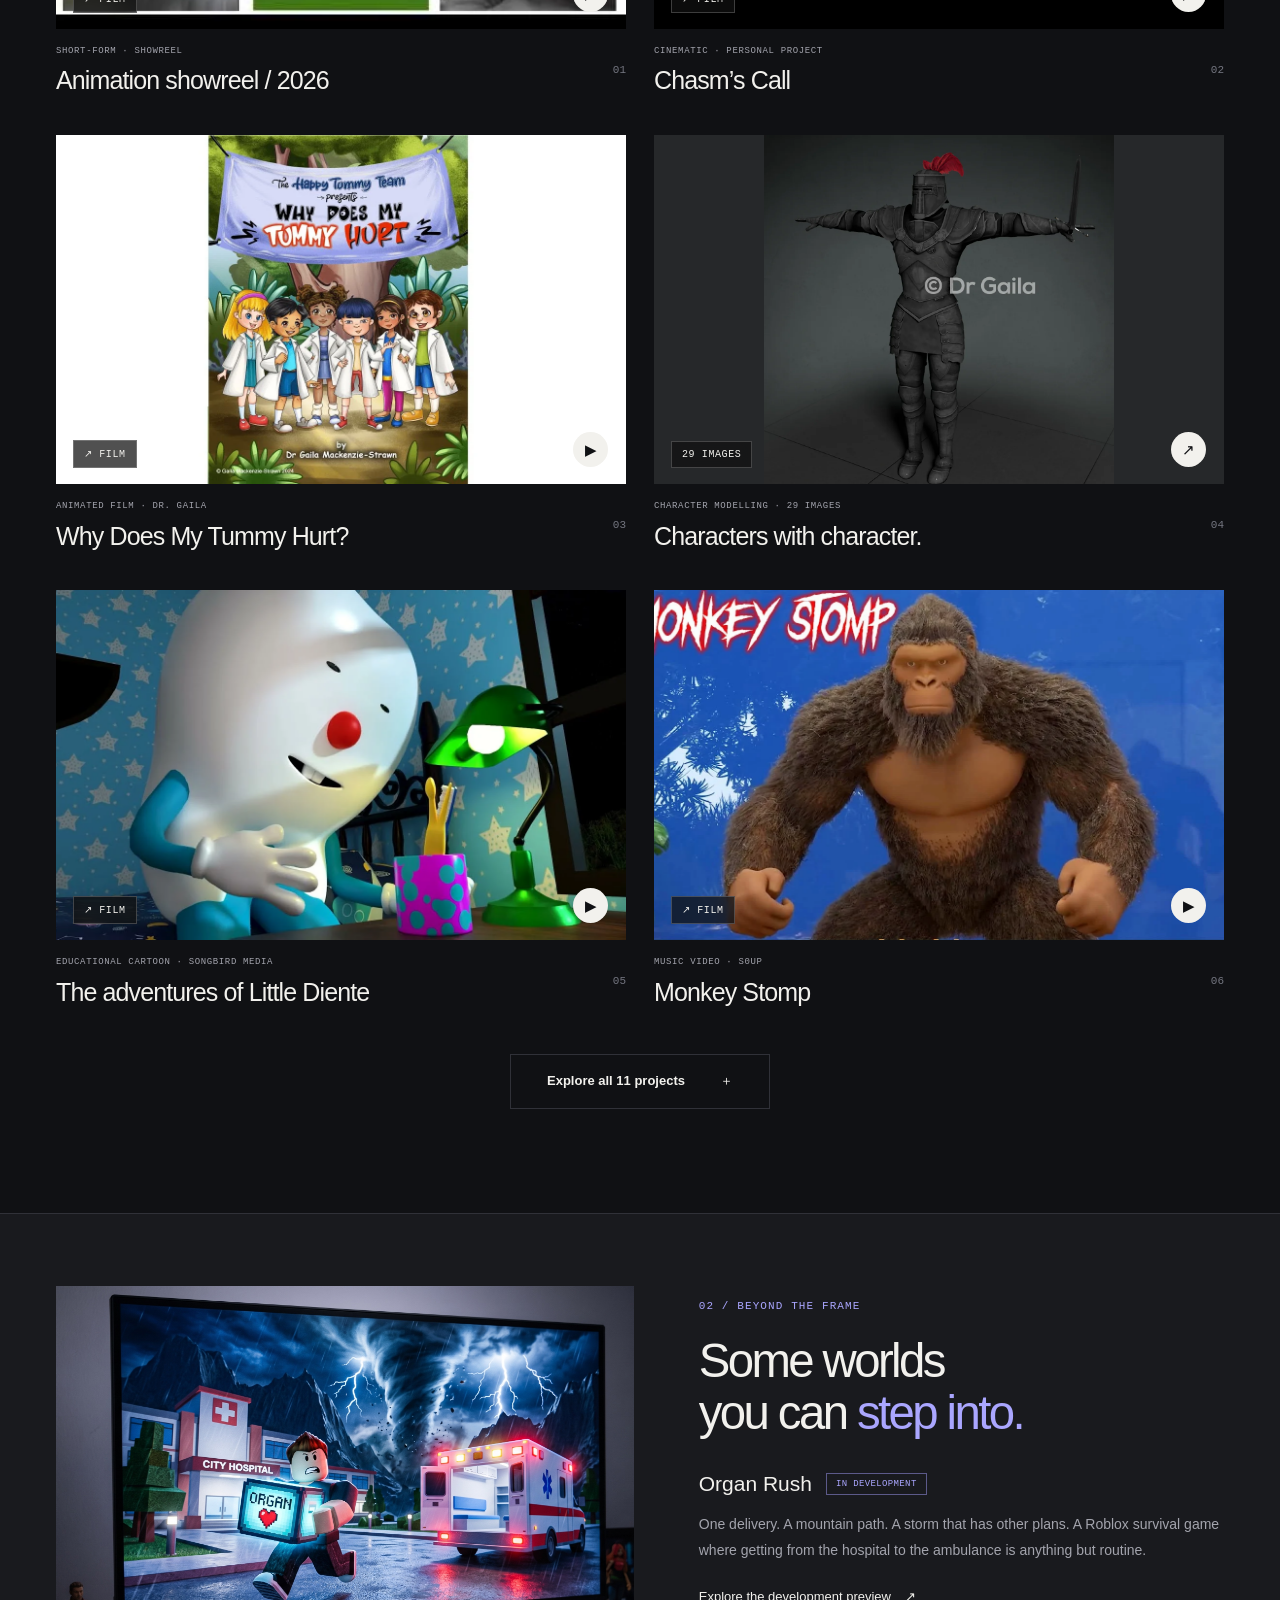
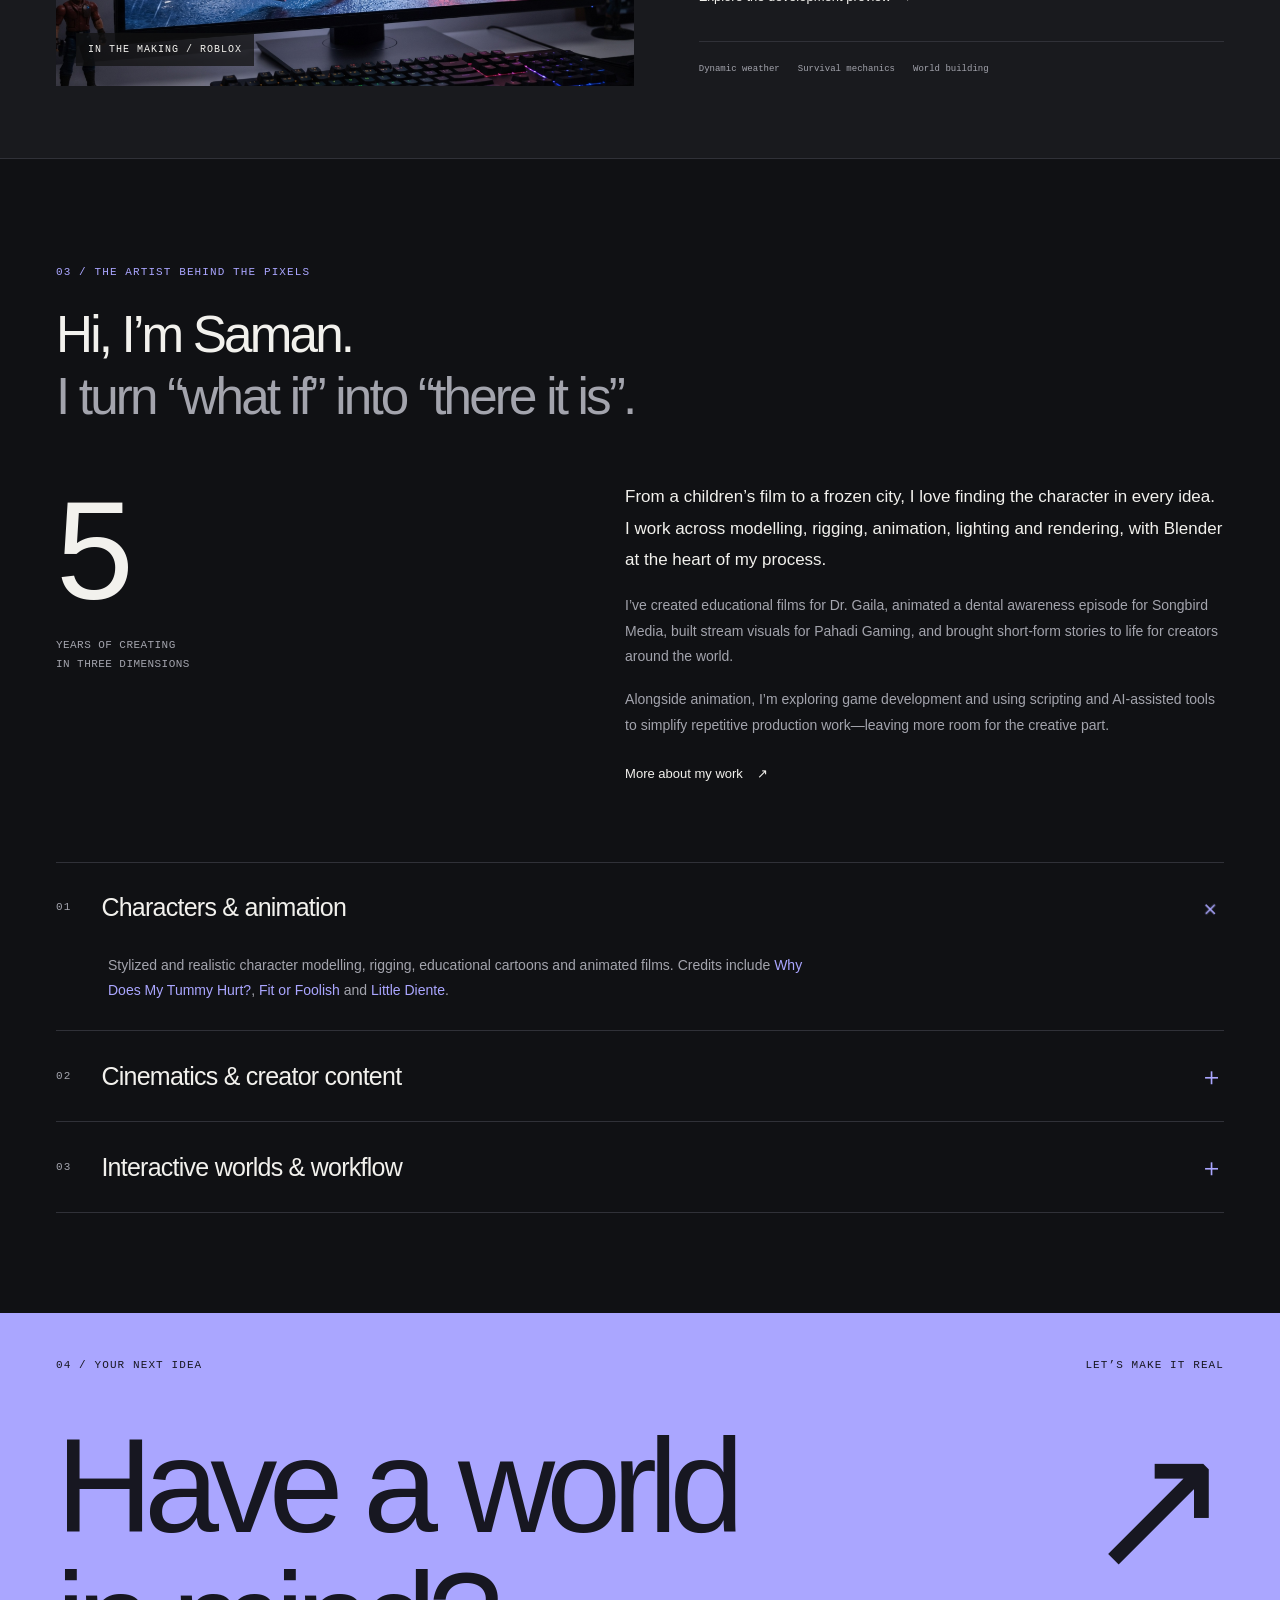
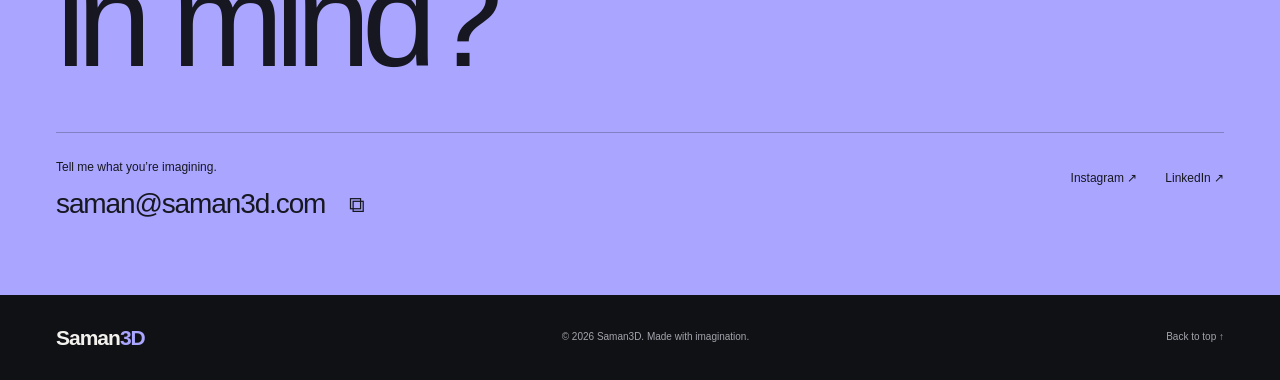
==== commit 23aa358b: "Update index.html" ====
--- a/index.html
+++ b/index.html
@@ -14,7 +14,9 @@
 <meta property="og:url" content="https://saman3d.com/">
 <meta property="og:image" content="https://saman3d.com/images/portfolio/yZC6bM_pb50.webp">
 <link rel="canonical" href="https://saman3d.com/">
-<link rel="icon" type="image/svg+xml" href="favicon.svg">
+<link rel="icon" href="favicon.ico?v=2" sizes="any">
+<link rel="icon" type="image/png" sizes="32x32" href="favicon-32.png?v=2">
+<link rel="icon" type="image/svg+xml" href="favicon.svg?v=2">
 <link rel="preload" href="images/portfolio/yZC6bM_pb50.webp" as="image">
 <link rel="stylesheet" href="style.css">
 <script src="portfolio.js" defer></script>
@@ -102,10 +104,10 @@
 <noscript><p class="fallback-note">All projects are shown above. Video links open on YouTube; character galleries open in the original portfolio.</p></noscript>
 </section>
 <section class="game-section" id="game-dev" aria-labelledby="game-title"><div class="wrap game-grid"><div class="game-image"><img draggable="false" src="images/roblox1.jpg" width="1200" height="800" alt="Organ Rush development screenshot showing its Roblox mountain environment" loading="lazy"><span class="eyebrow image-stamp">IN THE MAKING / ROBLOX</span></div><div class="game-copy"><p class="eyebrow accent">02 / BEYOND THE FRAME</p><h2 id="game-title">Some worlds<br>you can <em>step into.</em></h2><p class="game-name">Organ Rush <span class="development-label">In development</span></p><p>One delivery. A mountain path. A storm that has other plans. A Roblox survival game where getting from the hospital to the ambulance is anything but routine.</p><button class="text-button" data-open="organ-rush">Explore the development preview <span aria-hidden="true">↗</span></button><div class="game-tags"><span>Dynamic weather</span><span>Survival mechanics</span><span>World building</span></div></div></div></section>
-<section class="about-section wrap" id="about" aria-labelledby="about-title"><div class="about-heading"><p class="eyebrow accent">03 / THE ARTIST BEHIND THE PIXELS</p><h2 id="about-title">Hi, I’m Saman.<br><span>I turn “what if” into “there it is”.</span></h2></div><div class="about-grid"><div class="experience"><span>5<span class="accent">/</span></span><p>years of creating<br>in three dimensions</p></div><div class="about-body"><p>From a children’s film to a frozen city, I love finding the character in every idea. I work across modelling, rigging, animation, lighting and rendering, with Blender at the heart of my process.</p><p>I’ve created educational films for Dr. Gaila, animated a dental awareness episode for Songbird Media, built stream visuals for Pahadi Gaming, and brought short-form stories to life for creators around the world.</p><p>Alongside animation, I’m exploring game development and using scripting and AI-assisted tools to simplify repetitive production work—leaving more room for the creative part.</p><a class="text-button" href="https://www.linkedin.com/in/samanx3d/" target="_blank" rel="noopener noreferrer">More about my work <span aria-hidden="true">↗</span></a></div></div>
+<section class="about-section wrap" id="about" aria-labelledby="about-title"><div class="about-heading"><p class="eyebrow accent">03 / THE ARTIST BEHIND THE PIXELS</p><h2 id="about-title">Hi, I’m Saman.<br><span>I turn “what if” into “there it is”.</span></h2></div><div class="about-grid"><div class="experience"><span>5<span class="accent"></span></span><p>years of creating<br>in three dimensions</p></div><div class="about-body"><p>From a children’s film to a frozen city, I love finding the character in every idea. I work across modelling, rigging, animation, lighting and rendering, with Blender at the heart of my process.</p><p>I’ve created educational films for Dr. Gaila, animated a dental awareness episode for Songbird Media, built stream visuals for Pahadi Gaming, and brought short-form stories to life for creators around the world.</p><p>Alongside animation, I’m exploring game development and using scripting and AI-assisted tools to simplify repetitive production work—leaving more room for the creative part.</p><a class="text-button" href="https://www.linkedin.com/in/samanx3d/" target="_blank" rel="noopener noreferrer">More about my work <span aria-hidden="true">↗</span></a></div></div>
 <div class="services"><details open><summary><span class="eyebrow">01</span><h3>Characters & animation</h3><span aria-hidden="true">＋</span></summary><p>Stylized and realistic character modelling, rigging, educational cartoons and animated films. Credits include <em>Why Does My Tummy Hurt?</em>, <em>Fit or Foolish</em> and <em>Little Diente</em>.</p></details><details><summary><span class="eyebrow">02</span><h3>Cinematics & creator content</h3><span aria-hidden="true">＋</span></summary><p>Atmospheric environments, music videos, product visuals, animated explainers and custom intro, outro and stream packages. Previous work also includes The Christian Academy and Funnymation.</p></details><details><summary><span class="eyebrow">03</span><h3>Interactive worlds & workflow</h3><span aria-hidden="true">＋</span></summary><p>Roblox environments and gameplay experiments, plus Blender scripting and production automation. Explore Organ Rush above for a look at a project currently in development.</p></details></div></section>
 <section class="contact-section" id="contact" aria-labelledby="contact-title"><div class="wrap"><div class="contact-top"><p class="eyebrow">04 / YOUR NEXT IDEA</p><span class="eyebrow">LET’S MAKE IT REAL</span></div><h2 id="contact-title">Have a world<br>in <em>mind?</em> <a href="mailto:saman@saman3d.com" aria-label="Email Saman about your project">↗</a></h2><div class="contact-bottom"><div><p>Tell me what you’re imagining.</p><div class="email-row"><a href="mailto:saman@saman3d.com">saman@saman3d.com</a><button class="copy-email" aria-label="Copy email address" title="Copy email address">⧉</button></div><p class="copy-status" role="status" aria-live="polite"></p></div><div class="social-links"><a href="https://www.instagram.com/samanx3d/" target="_blank" rel="noopener noreferrer">Instagram ↗</a><a href="https://www.linkedin.com/in/samanx3d/" target="_blank" rel="noopener noreferrer">LinkedIn ↗</a></div></div></div></section>
 </main>
 <footer class="wrap site-footer"><a class="logo" href="#home">Saman<span>3D</span></a><p>© 2026 Saman3D. Made with imagination.</p><a href="#home">Back to top ↑</a></footer>
 <dialog id="project-dialog" aria-labelledby="dialog-title"><div class="dialog-header"><p class="eyebrow" id="dialog-category"></p><button class="close-dialog" aria-label="Close project">✕</button></div><div id="project-media"></div><div class="gallery-controls" hidden><button id="previous-image" aria-label="Previous image">←</button><p id="gallery-count" aria-live="polite"></p><button id="next-image" aria-label="Next image">→</button></div><div class="gallery-thumbnails" aria-label="Choose artwork" hidden></div><div class="dialog-body"><div class="dialog-title-row"><h2 id="dialog-title"></h2><button class="share-project" aria-label="Copy project link">Copy link ↗</button></div><p id="dialog-description"></p><ul class="role-list" aria-label="Project details"></ul><a id="youtube-link" class="text-button" href="https://www.youtube.com/" target="_blank" rel="noopener noreferrer">Watch on YouTube ↗</a><p class="media-note" id="media-note"></p><p class="share-status" role="status" aria-live="polite"></p></div></dialog>
-</body></html>+</body></html>
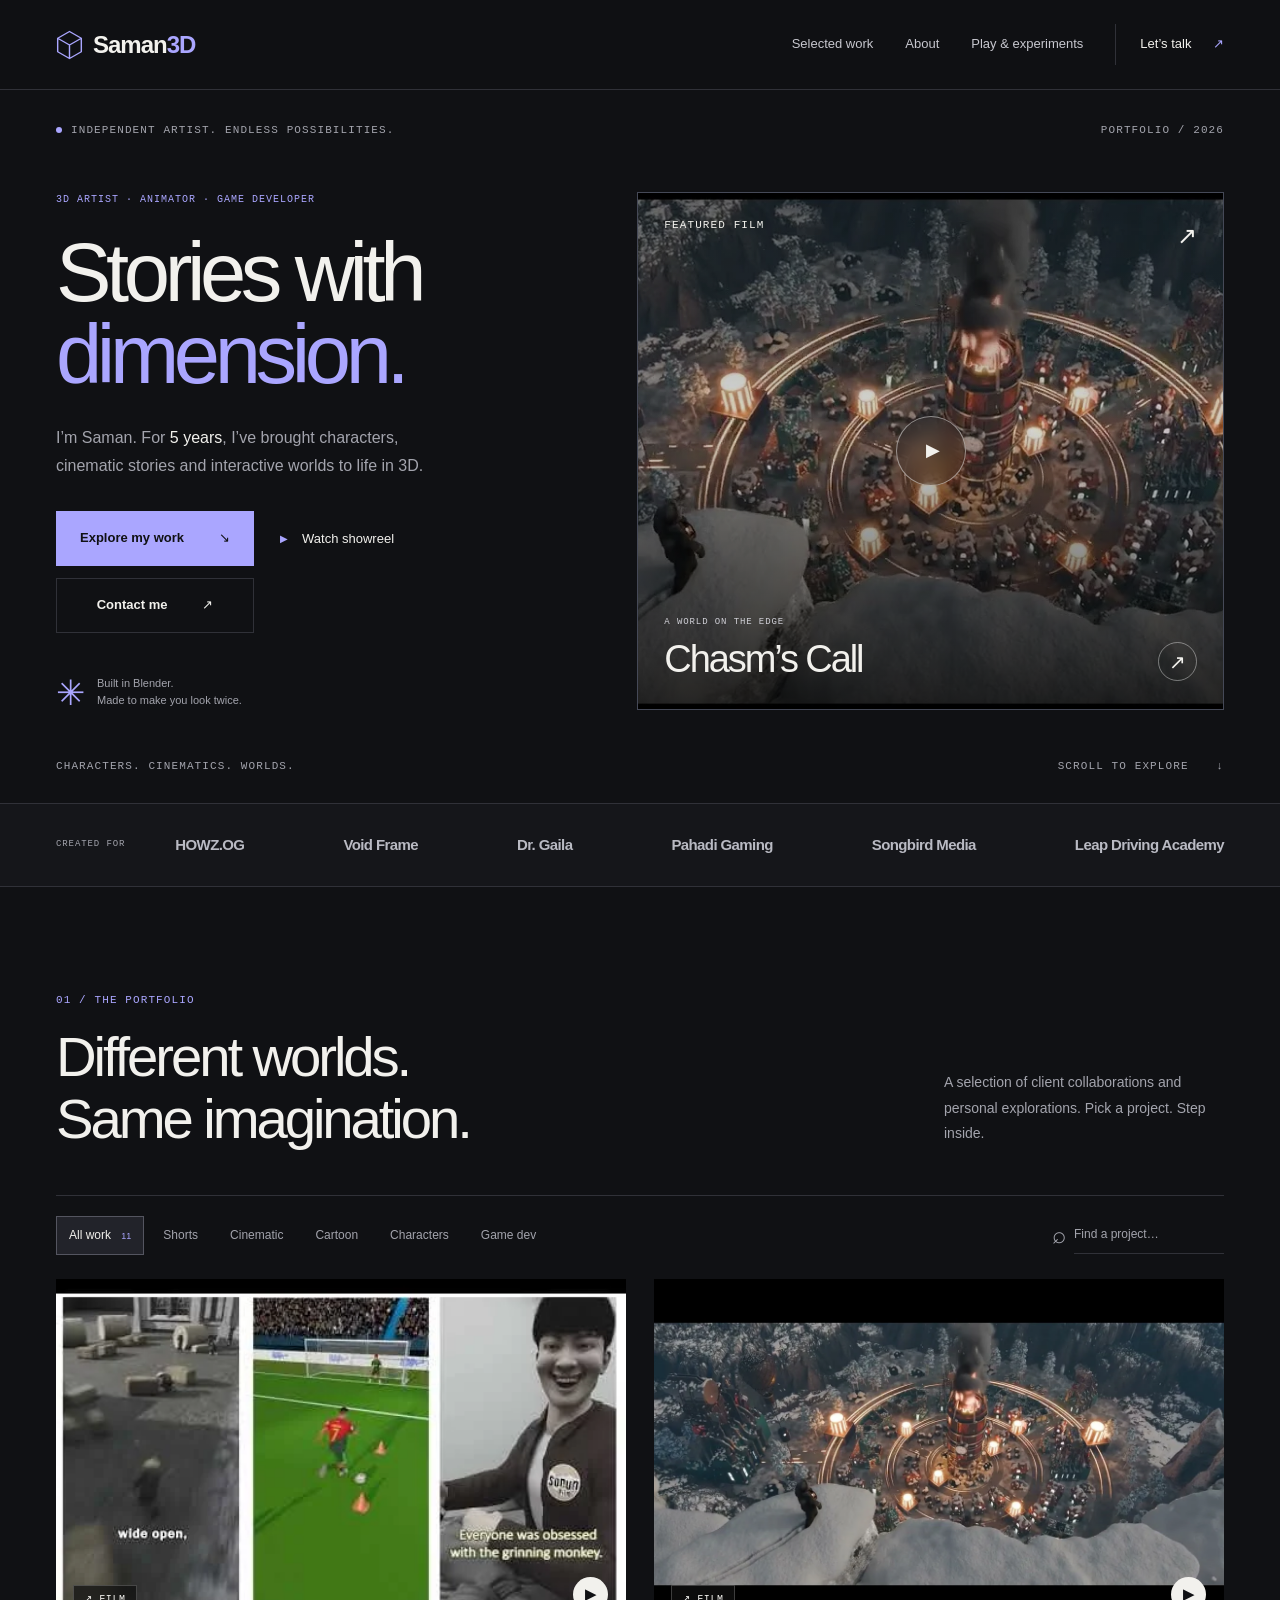
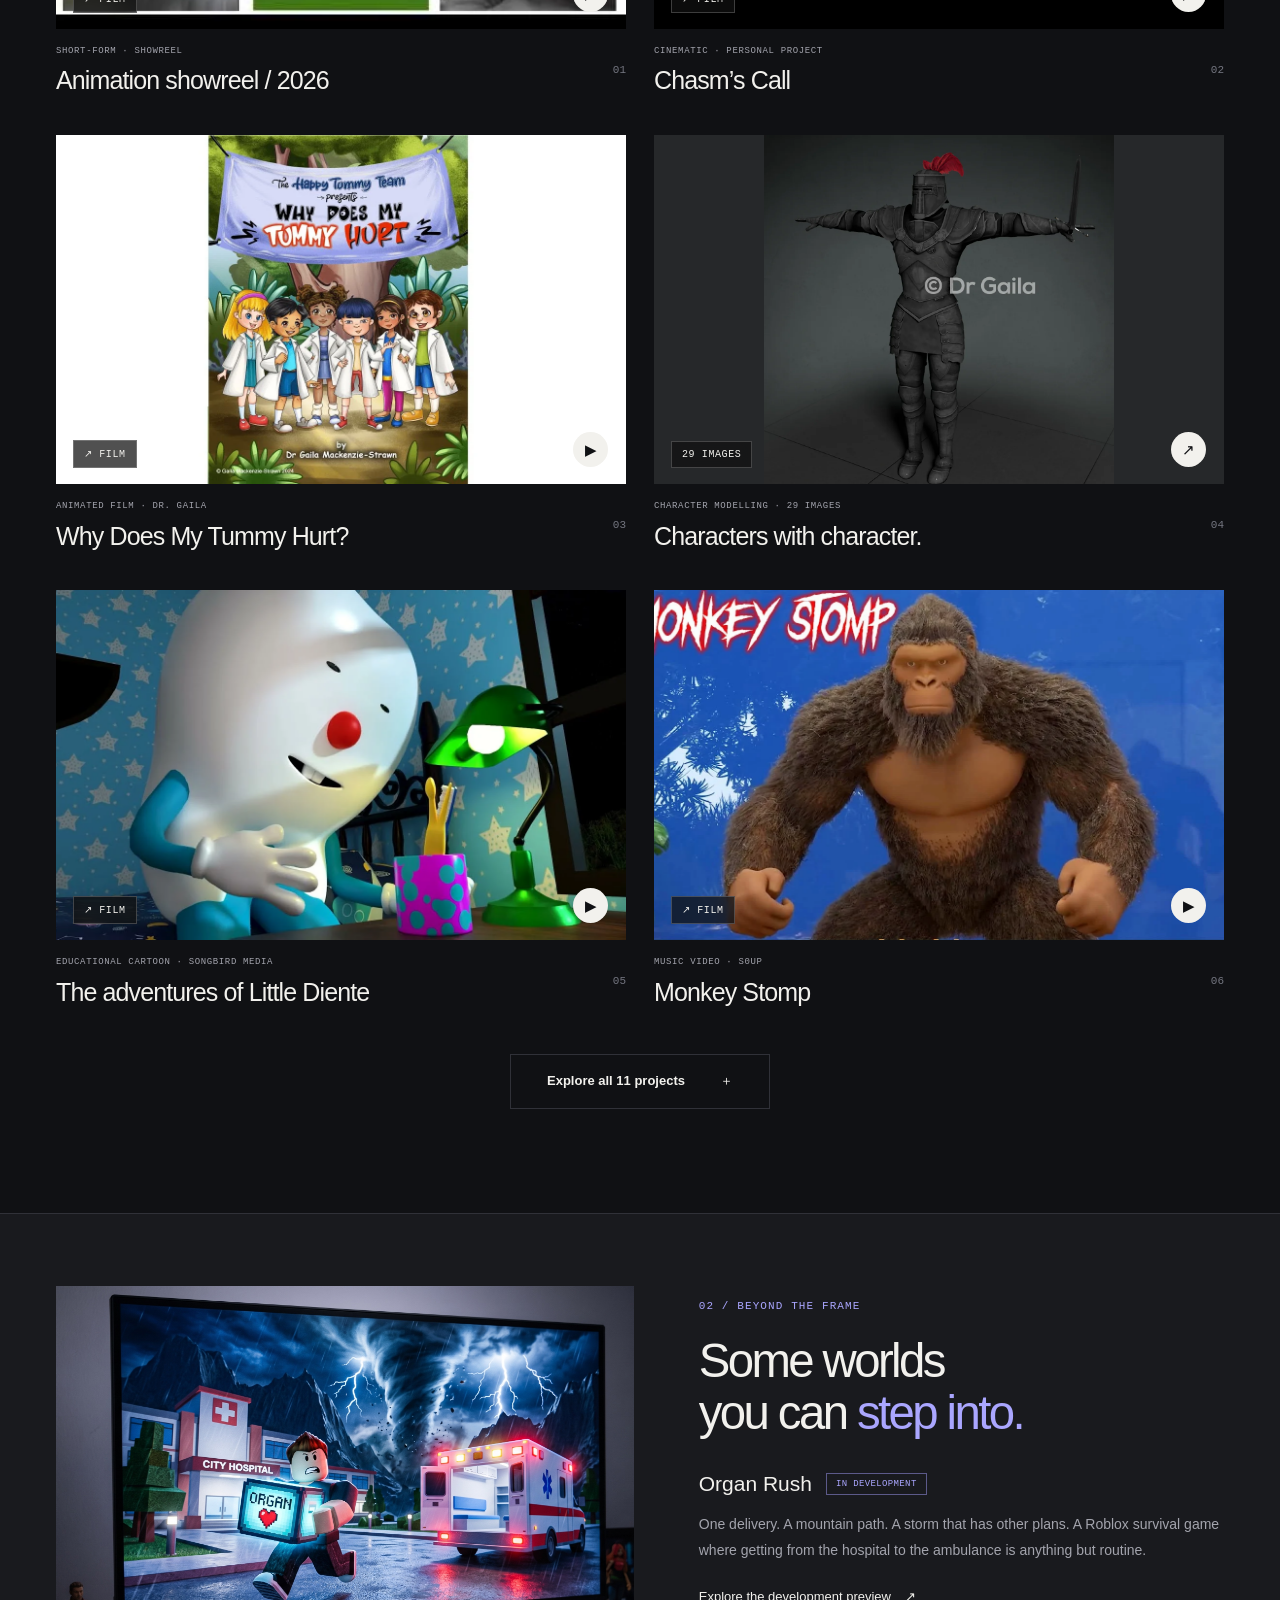
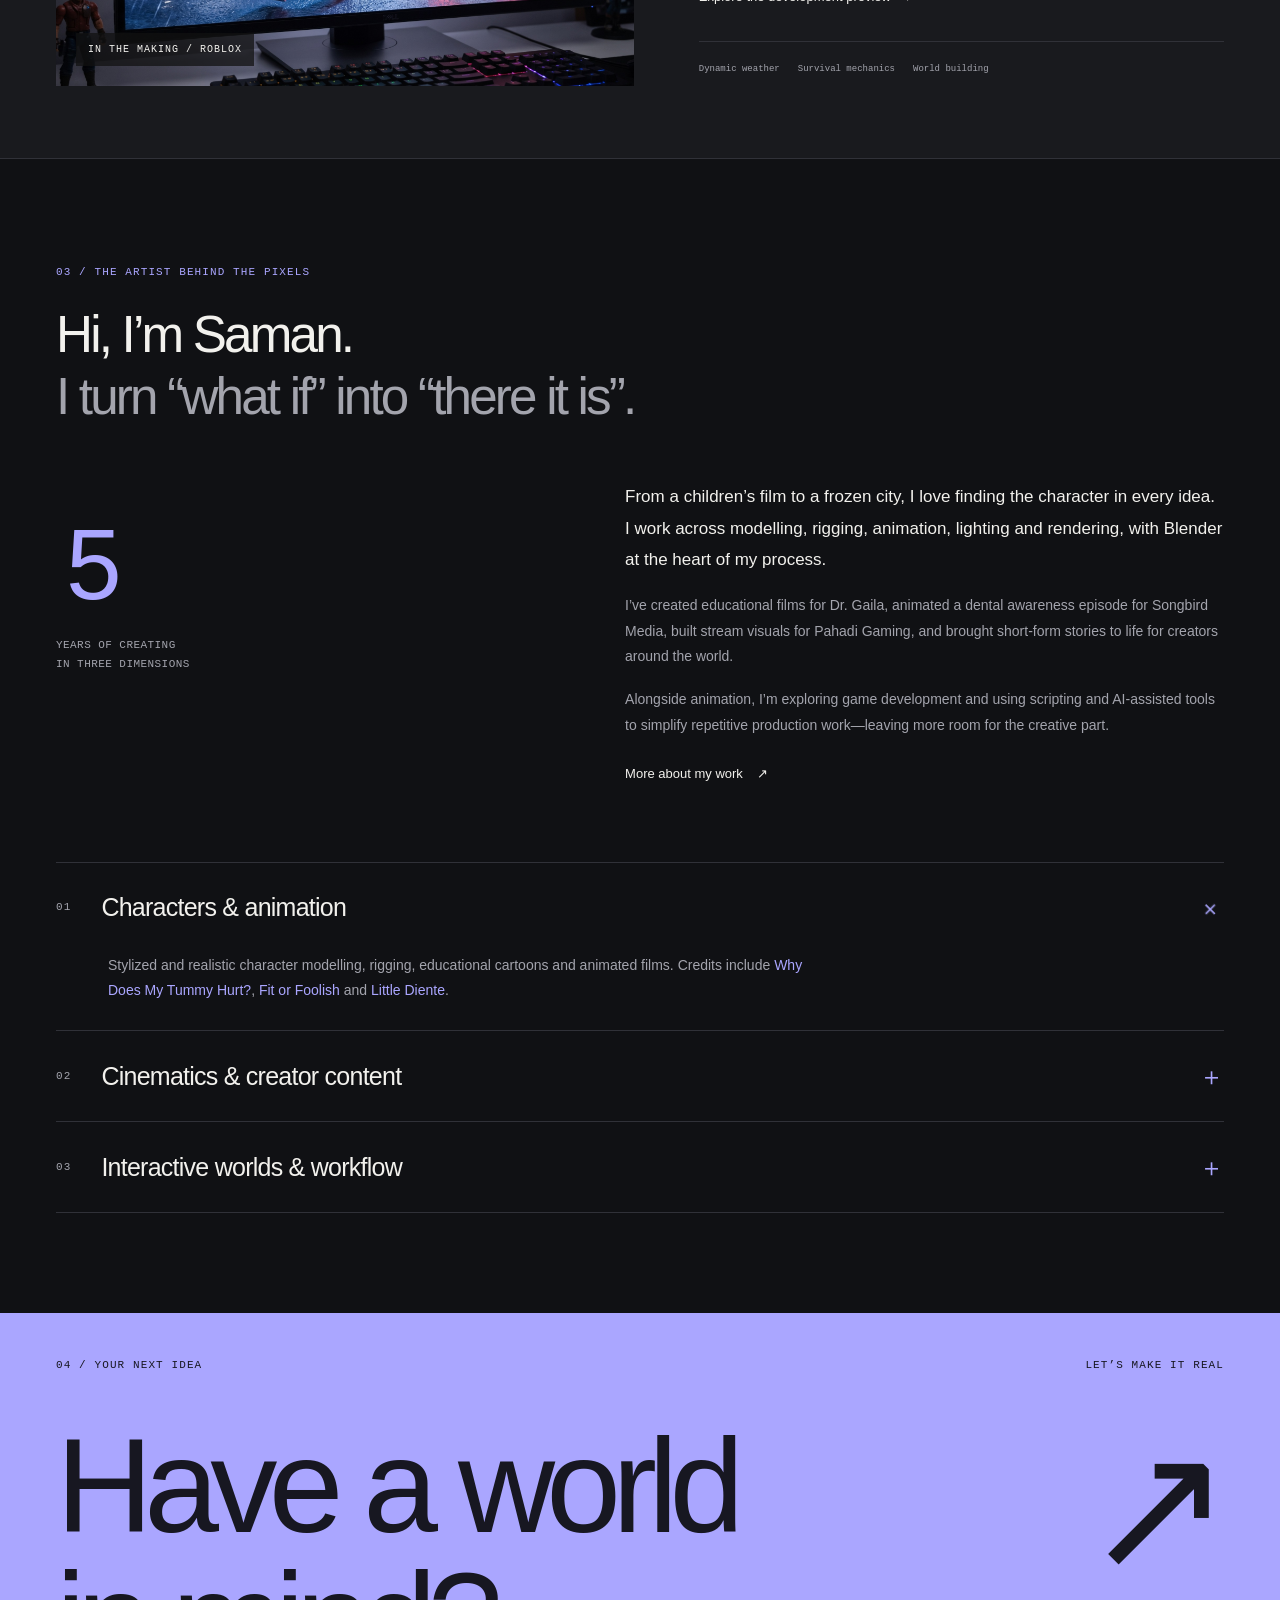
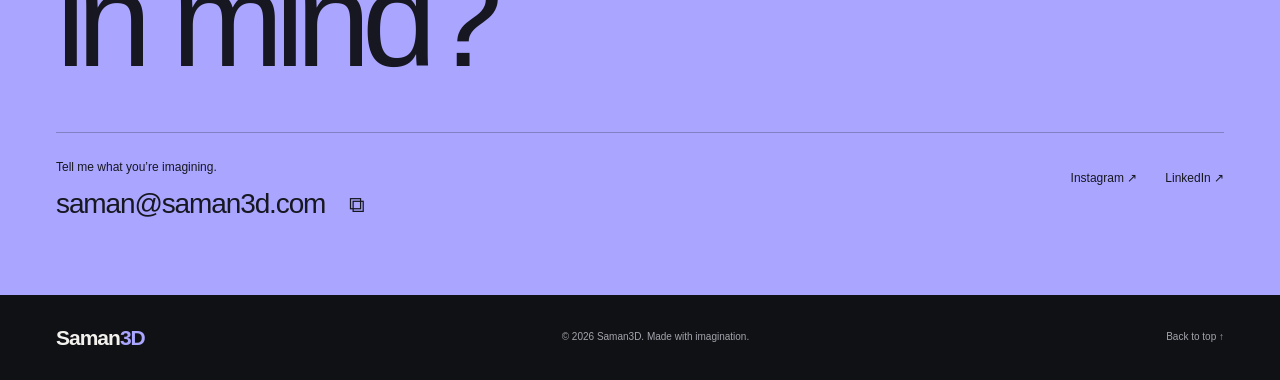
==== commit a1a7339a: "Update index.html" ====
--- a/index.html
+++ b/index.html
@@ -104,7 +104,7 @@
 <noscript><p class="fallback-note">All projects are shown above. Video links open on YouTube; character galleries open in the original portfolio.</p></noscript>
 </section>
 <section class="game-section" id="game-dev" aria-labelledby="game-title"><div class="wrap game-grid"><div class="game-image"><img draggable="false" src="images/roblox1.jpg" width="1200" height="800" alt="Organ Rush development screenshot showing its Roblox mountain environment" loading="lazy"><span class="eyebrow image-stamp">IN THE MAKING / ROBLOX</span></div><div class="game-copy"><p class="eyebrow accent">02 / BEYOND THE FRAME</p><h2 id="game-title">Some worlds<br>you can <em>step into.</em></h2><p class="game-name">Organ Rush <span class="development-label">In development</span></p><p>One delivery. A mountain path. A storm that has other plans. A Roblox survival game where getting from the hospital to the ambulance is anything but routine.</p><button class="text-button" data-open="organ-rush">Explore the development preview <span aria-hidden="true">↗</span></button><div class="game-tags"><span>Dynamic weather</span><span>Survival mechanics</span><span>World building</span></div></div></div></section>
-<section class="about-section wrap" id="about" aria-labelledby="about-title"><div class="about-heading"><p class="eyebrow accent">03 / THE ARTIST BEHIND THE PIXELS</p><h2 id="about-title">Hi, I’m Saman.<br><span>I turn “what if” into “there it is”.</span></h2></div><div class="about-grid"><div class="experience"><span>5<span class="accent"></span></span><p>years of creating<br>in three dimensions</p></div><div class="about-body"><p>From a children’s film to a frozen city, I love finding the character in every idea. I work across modelling, rigging, animation, lighting and rendering, with Blender at the heart of my process.</p><p>I’ve created educational films for Dr. Gaila, animated a dental awareness episode for Songbird Media, built stream visuals for Pahadi Gaming, and brought short-form stories to life for creators around the world.</p><p>Alongside animation, I’m exploring game development and using scripting and AI-assisted tools to simplify repetitive production work—leaving more room for the creative part.</p><a class="text-button" href="https://www.linkedin.com/in/samanx3d/" target="_blank" rel="noopener noreferrer">More about my work <span aria-hidden="true">↗</span></a></div></div>
+<section class="about-section wrap" id="about" aria-labelledby="about-title"><div class="about-heading"><p class="eyebrow accent">03 / THE ARTIST BEHIND THE PIXELS</p><h2 id="about-title">Hi, I’m Saman.<br><span>I turn “what if” into “there it is”.</span></h2></div><div class="about-grid"><div class="experience"><span><span class="accent">5</span></span><p>years of creating<br>in three dimensions</p></div><div class="about-body"><p>From a children’s film to a frozen city, I love finding the character in every idea. I work across modelling, rigging, animation, lighting and rendering, with Blender at the heart of my process.</p><p>I’ve created educational films for Dr. Gaila, animated a dental awareness episode for Songbird Media, built stream visuals for Pahadi Gaming, and brought short-form stories to life for creators around the world.</p><p>Alongside animation, I’m exploring game development and using scripting and AI-assisted tools to simplify repetitive production work—leaving more room for the creative part.</p><a class="text-button" href="https://www.linkedin.com/in/samanx3d/" target="_blank" rel="noopener noreferrer">More about my work <span aria-hidden="true">↗</span></a></div></div>
 <div class="services"><details open><summary><span class="eyebrow">01</span><h3>Characters & animation</h3><span aria-hidden="true">＋</span></summary><p>Stylized and realistic character modelling, rigging, educational cartoons and animated films. Credits include <em>Why Does My Tummy Hurt?</em>, <em>Fit or Foolish</em> and <em>Little Diente</em>.</p></details><details><summary><span class="eyebrow">02</span><h3>Cinematics & creator content</h3><span aria-hidden="true">＋</span></summary><p>Atmospheric environments, music videos, product visuals, animated explainers and custom intro, outro and stream packages. Previous work also includes The Christian Academy and Funnymation.</p></details><details><summary><span class="eyebrow">03</span><h3>Interactive worlds & workflow</h3><span aria-hidden="true">＋</span></summary><p>Roblox environments and gameplay experiments, plus Blender scripting and production automation. Explore Organ Rush above for a look at a project currently in development.</p></details></div></section>
 <section class="contact-section" id="contact" aria-labelledby="contact-title"><div class="wrap"><div class="contact-top"><p class="eyebrow">04 / YOUR NEXT IDEA</p><span class="eyebrow">LET’S MAKE IT REAL</span></div><h2 id="contact-title">Have a world<br>in <em>mind?</em> <a href="mailto:saman@saman3d.com" aria-label="Email Saman about your project">↗</a></h2><div class="contact-bottom"><div><p>Tell me what you’re imagining.</p><div class="email-row"><a href="mailto:saman@saman3d.com">saman@saman3d.com</a><button class="copy-email" aria-label="Copy email address" title="Copy email address">⧉</button></div><p class="copy-status" role="status" aria-live="polite"></p></div><div class="social-links"><a href="https://www.instagram.com/samanx3d/" target="_blank" rel="noopener noreferrer">Instagram ↗</a><a href="https://www.linkedin.com/in/samanx3d/" target="_blank" rel="noopener noreferrer">LinkedIn ↗</a></div></div></div></section>
 </main>
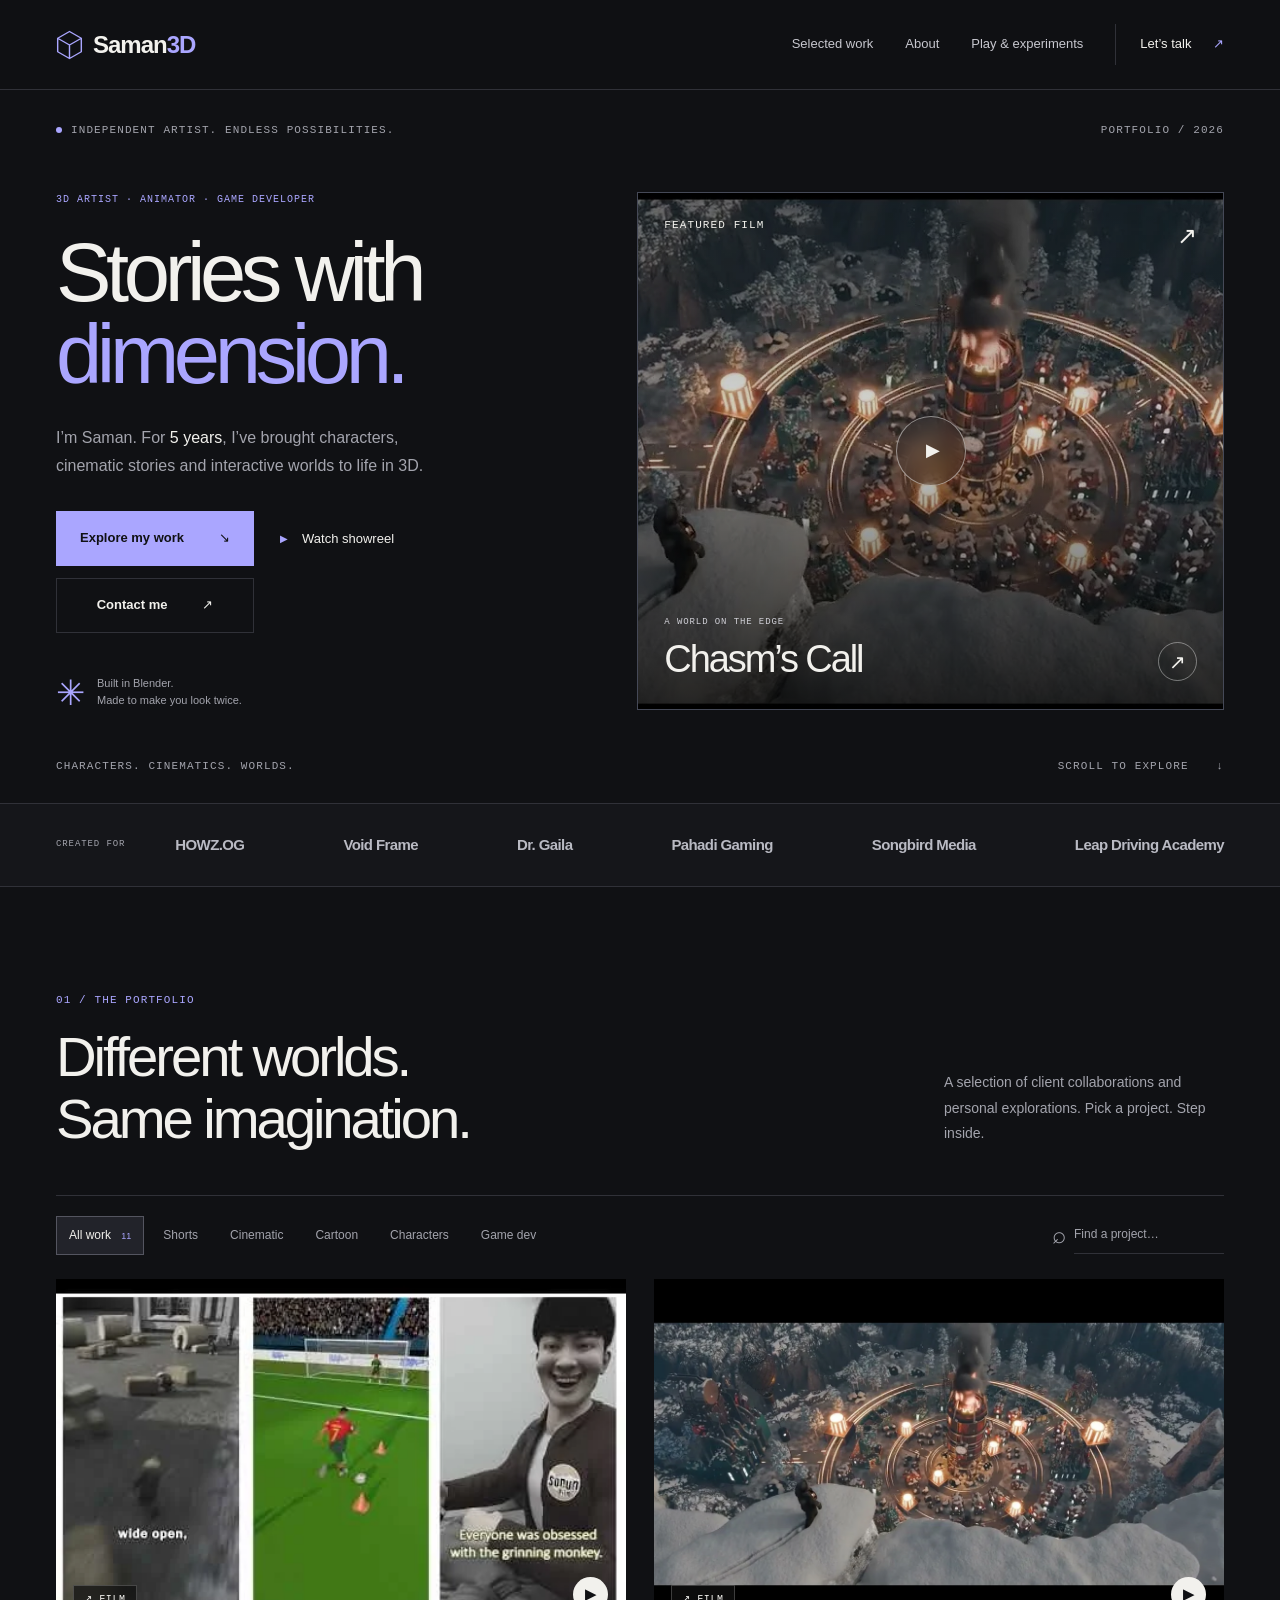
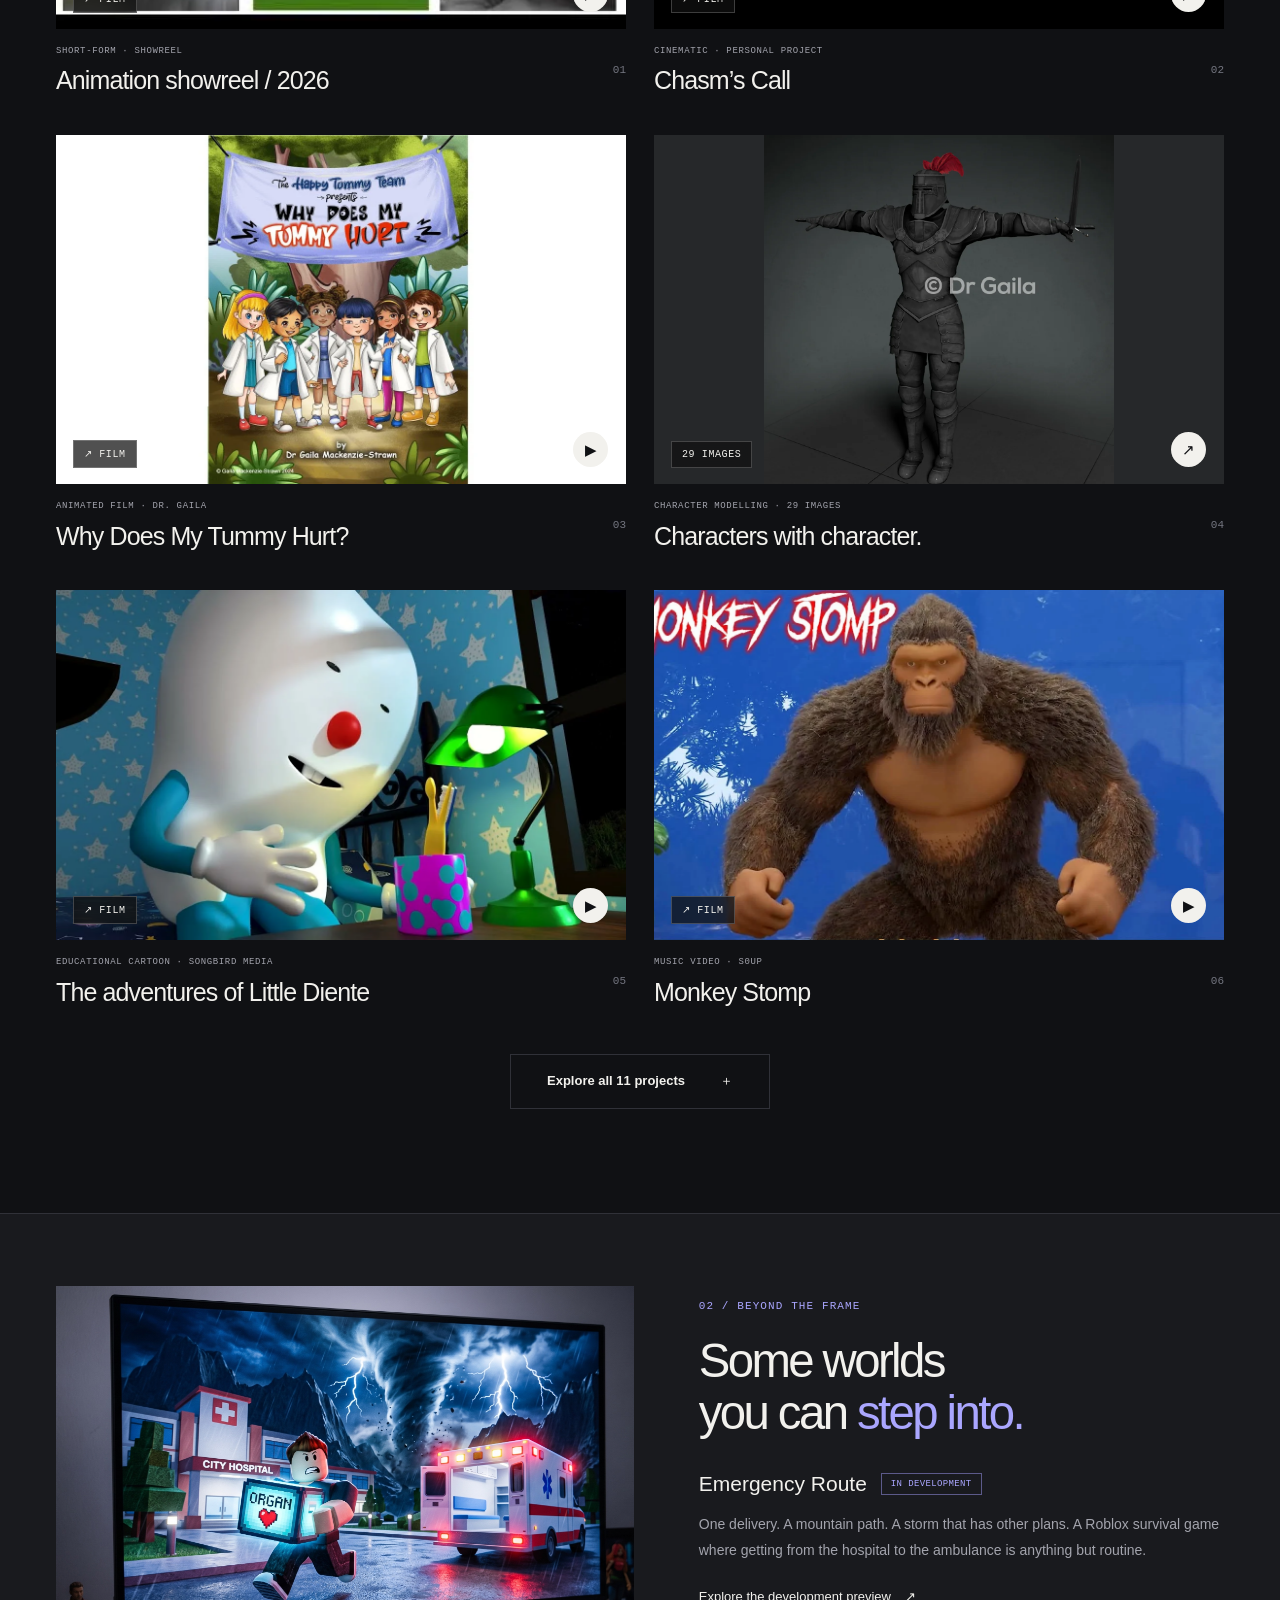
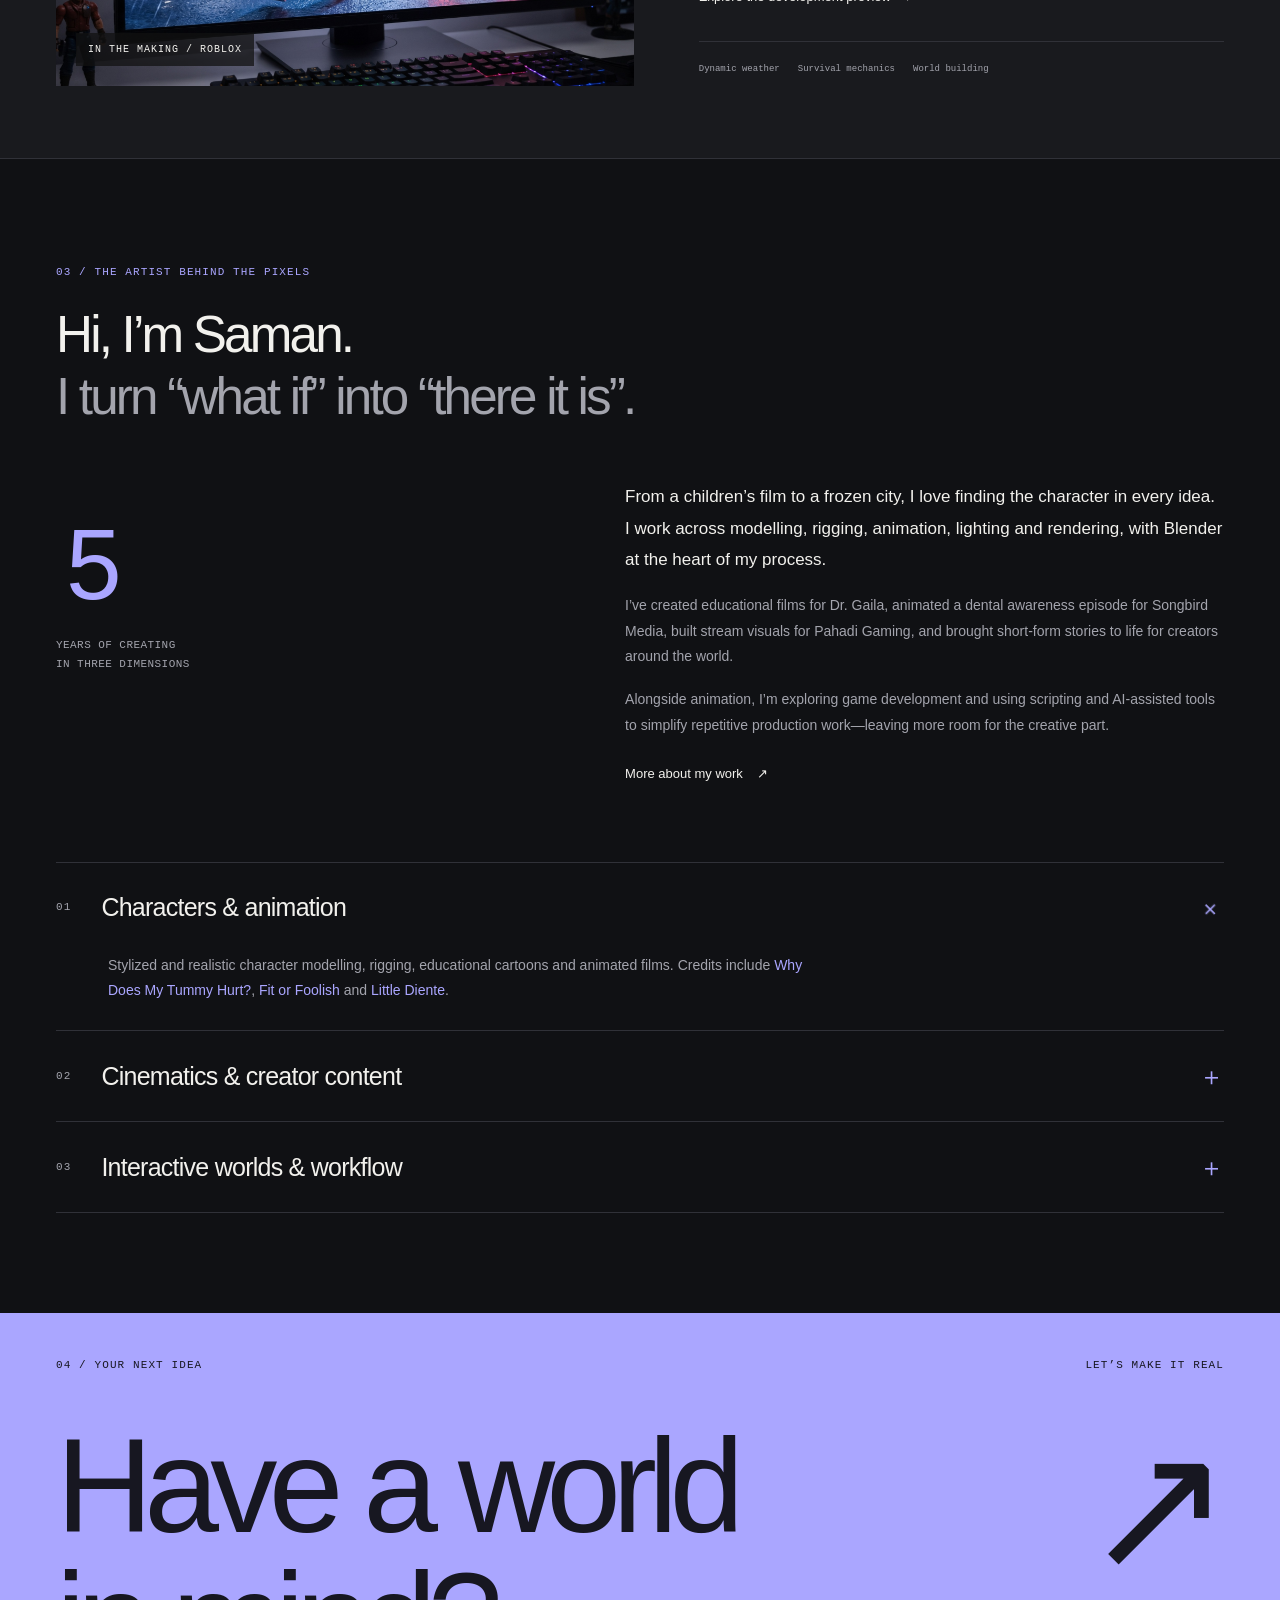
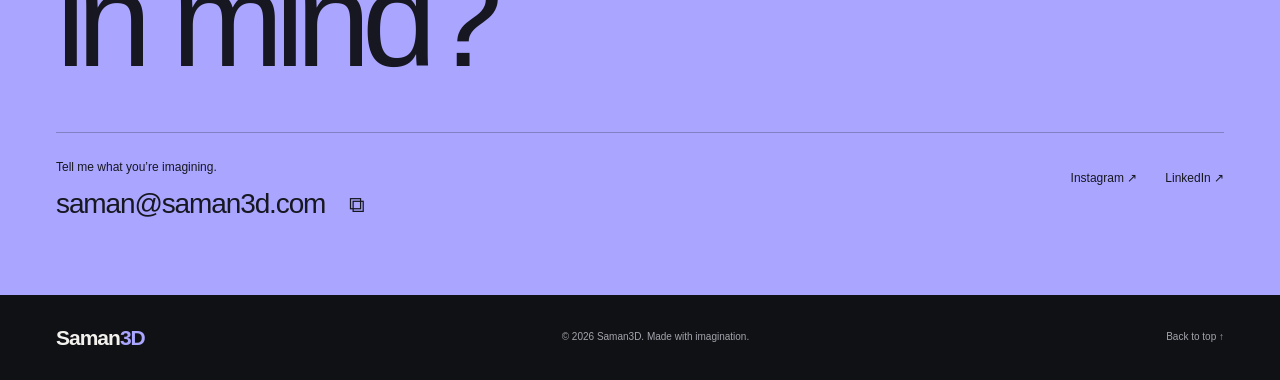
==== commit 12c5954f: "Rename game project to Emergency Route" ====
--- a/index.html
+++ b/index.html
@@ -85,9 +85,9 @@
  <div class="project-info"><div><p class="eyebrow">Driving tutorial · Leap Driving Academy</p><h3>Making a right turn on red</h3></div><span class="project-number" aria-hidden="true">09</span></div>
  </a></article>
 <article class="project-card" data-project="organ-rush" data-category="games">
- <a draggable="false" class="project-link" href="#game-dev" data-open="organ-rush" aria-label="Explore Organ Rush">
- <div class="project-art"><img draggable="false" src="images/roblox1.jpg" alt="Organ Rush — project artwork" loading="lazy" width="800" height="500"><span class="media-type">1 images</span><span class="open-project" aria-hidden="true">↗</span></div>
- <div class="project-info"><div><p class="eyebrow">Roblox · In development</p><h3>Organ Rush</h3></div><span class="project-number" aria-hidden="true">10</span></div>
+ <a draggable="false" class="project-link" href="#game-dev" data-open="organ-rush" aria-label="Explore Emergency Route">
+ <div class="project-art"><img draggable="false" src="images/roblox1.jpg" alt="Emergency Route — project artwork" loading="lazy" width="800" height="500"><span class="media-type">1 images</span><span class="open-project" aria-hidden="true">↗</span></div>
+ <div class="project-info"><div><p class="eyebrow">Roblox · In development</p><h3>Emergency Route</h3></div><span class="project-number" aria-hidden="true">10</span></div>
  </a></article>
 <article class="project-card" data-project="pahadi-gaming" data-category="cinematic">
  <a draggable="false" class="project-link" href="https://www.youtube.com/watch?v=kXqQIiM20zA" data-open="pahadi-gaming" aria-label="Watch Pahadi Gaming">
@@ -103,9 +103,9 @@
 </aside></div><div class="empty-state" hidden><p>No projects match that search.</p><button class="text-button" id="clear-filters">Reset filters ↗</button></div><button class="button all-projects" id="show-all" hidden>Explore all 11 projects <span aria-hidden="true">＋</span></button>
 <noscript><p class="fallback-note">All projects are shown above. Video links open on YouTube; character galleries open in the original portfolio.</p></noscript>
 </section>
-<section class="game-section" id="game-dev" aria-labelledby="game-title"><div class="wrap game-grid"><div class="game-image"><img draggable="false" src="images/roblox1.jpg" width="1200" height="800" alt="Organ Rush development screenshot showing its Roblox mountain environment" loading="lazy"><span class="eyebrow image-stamp">IN THE MAKING / ROBLOX</span></div><div class="game-copy"><p class="eyebrow accent">02 / BEYOND THE FRAME</p><h2 id="game-title">Some worlds<br>you can <em>step into.</em></h2><p class="game-name">Organ Rush <span class="development-label">In development</span></p><p>One delivery. A mountain path. A storm that has other plans. A Roblox survival game where getting from the hospital to the ambulance is anything but routine.</p><button class="text-button" data-open="organ-rush">Explore the development preview <span aria-hidden="true">↗</span></button><div class="game-tags"><span>Dynamic weather</span><span>Survival mechanics</span><span>World building</span></div></div></div></section>
+<section class="game-section" id="game-dev" aria-labelledby="game-title"><div class="wrap game-grid"><div class="game-image"><img draggable="false" src="images/roblox1.jpg" width="1200" height="800" alt="Emergency Route development screenshot showing its Roblox mountain environment" loading="lazy"><span class="eyebrow image-stamp">IN THE MAKING / ROBLOX</span></div><div class="game-copy"><p class="eyebrow accent">02 / BEYOND THE FRAME</p><h2 id="game-title">Some worlds<br>you can <em>step into.</em></h2><p class="game-name">Emergency Route <span class="development-label">In development</span></p><p>One delivery. A mountain path. A storm that has other plans. A Roblox survival game where getting from the hospital to the ambulance is anything but routine.</p><button class="text-button" data-open="organ-rush">Explore the development preview <span aria-hidden="true">↗</span></button><div class="game-tags"><span>Dynamic weather</span><span>Survival mechanics</span><span>World building</span></div></div></div></section>
 <section class="about-section wrap" id="about" aria-labelledby="about-title"><div class="about-heading"><p class="eyebrow accent">03 / THE ARTIST BEHIND THE PIXELS</p><h2 id="about-title">Hi, I’m Saman.<br><span>I turn “what if” into “there it is”.</span></h2></div><div class="about-grid"><div class="experience"><span><span class="accent">5</span></span><p>years of creating<br>in three dimensions</p></div><div class="about-body"><p>From a children’s film to a frozen city, I love finding the character in every idea. I work across modelling, rigging, animation, lighting and rendering, with Blender at the heart of my process.</p><p>I’ve created educational films for Dr. Gaila, animated a dental awareness episode for Songbird Media, built stream visuals for Pahadi Gaming, and brought short-form stories to life for creators around the world.</p><p>Alongside animation, I’m exploring game development and using scripting and AI-assisted tools to simplify repetitive production work—leaving more room for the creative part.</p><a class="text-button" href="https://www.linkedin.com/in/samanx3d/" target="_blank" rel="noopener noreferrer">More about my work <span aria-hidden="true">↗</span></a></div></div>
-<div class="services"><details open><summary><span class="eyebrow">01</span><h3>Characters & animation</h3><span aria-hidden="true">＋</span></summary><p>Stylized and realistic character modelling, rigging, educational cartoons and animated films. Credits include <em>Why Does My Tummy Hurt?</em>, <em>Fit or Foolish</em> and <em>Little Diente</em>.</p></details><details><summary><span class="eyebrow">02</span><h3>Cinematics & creator content</h3><span aria-hidden="true">＋</span></summary><p>Atmospheric environments, music videos, product visuals, animated explainers and custom intro, outro and stream packages. Previous work also includes The Christian Academy and Funnymation.</p></details><details><summary><span class="eyebrow">03</span><h3>Interactive worlds & workflow</h3><span aria-hidden="true">＋</span></summary><p>Roblox environments and gameplay experiments, plus Blender scripting and production automation. Explore Organ Rush above for a look at a project currently in development.</p></details></div></section>
+<div class="services"><details open><summary><span class="eyebrow">01</span><h3>Characters & animation</h3><span aria-hidden="true">＋</span></summary><p>Stylized and realistic character modelling, rigging, educational cartoons and animated films. Credits include <em>Why Does My Tummy Hurt?</em>, <em>Fit or Foolish</em> and <em>Little Diente</em>.</p></details><details><summary><span class="eyebrow">02</span><h3>Cinematics & creator content</h3><span aria-hidden="true">＋</span></summary><p>Atmospheric environments, music videos, product visuals, animated explainers and custom intro, outro and stream packages. Previous work also includes The Christian Academy and Funnymation.</p></details><details><summary><span class="eyebrow">03</span><h3>Interactive worlds & workflow</h3><span aria-hidden="true">＋</span></summary><p>Roblox environments and gameplay experiments, plus Blender scripting and production automation. Explore Emergency Route above for a look at a project currently in development.</p></details></div></section>
 <section class="contact-section" id="contact" aria-labelledby="contact-title"><div class="wrap"><div class="contact-top"><p class="eyebrow">04 / YOUR NEXT IDEA</p><span class="eyebrow">LET’S MAKE IT REAL</span></div><h2 id="contact-title">Have a world<br>in <em>mind?</em> <a href="mailto:saman@saman3d.com" aria-label="Email Saman about your project">↗</a></h2><div class="contact-bottom"><div><p>Tell me what you’re imagining.</p><div class="email-row"><a href="mailto:saman@saman3d.com">saman@saman3d.com</a><button class="copy-email" aria-label="Copy email address" title="Copy email address">⧉</button></div><p class="copy-status" role="status" aria-live="polite"></p></div><div class="social-links"><a href="https://www.instagram.com/samanx3d/" target="_blank" rel="noopener noreferrer">Instagram ↗</a><a href="https://www.linkedin.com/in/samanx3d/" target="_blank" rel="noopener noreferrer">LinkedIn ↗</a></div></div></div></section>
 </main>
 <footer class="wrap site-footer"><a class="logo" href="#home">Saman<span>3D</span></a><p>© 2026 Saman3D. Made with imagination.</p><a href="#home">Back to top ↑</a></footer>
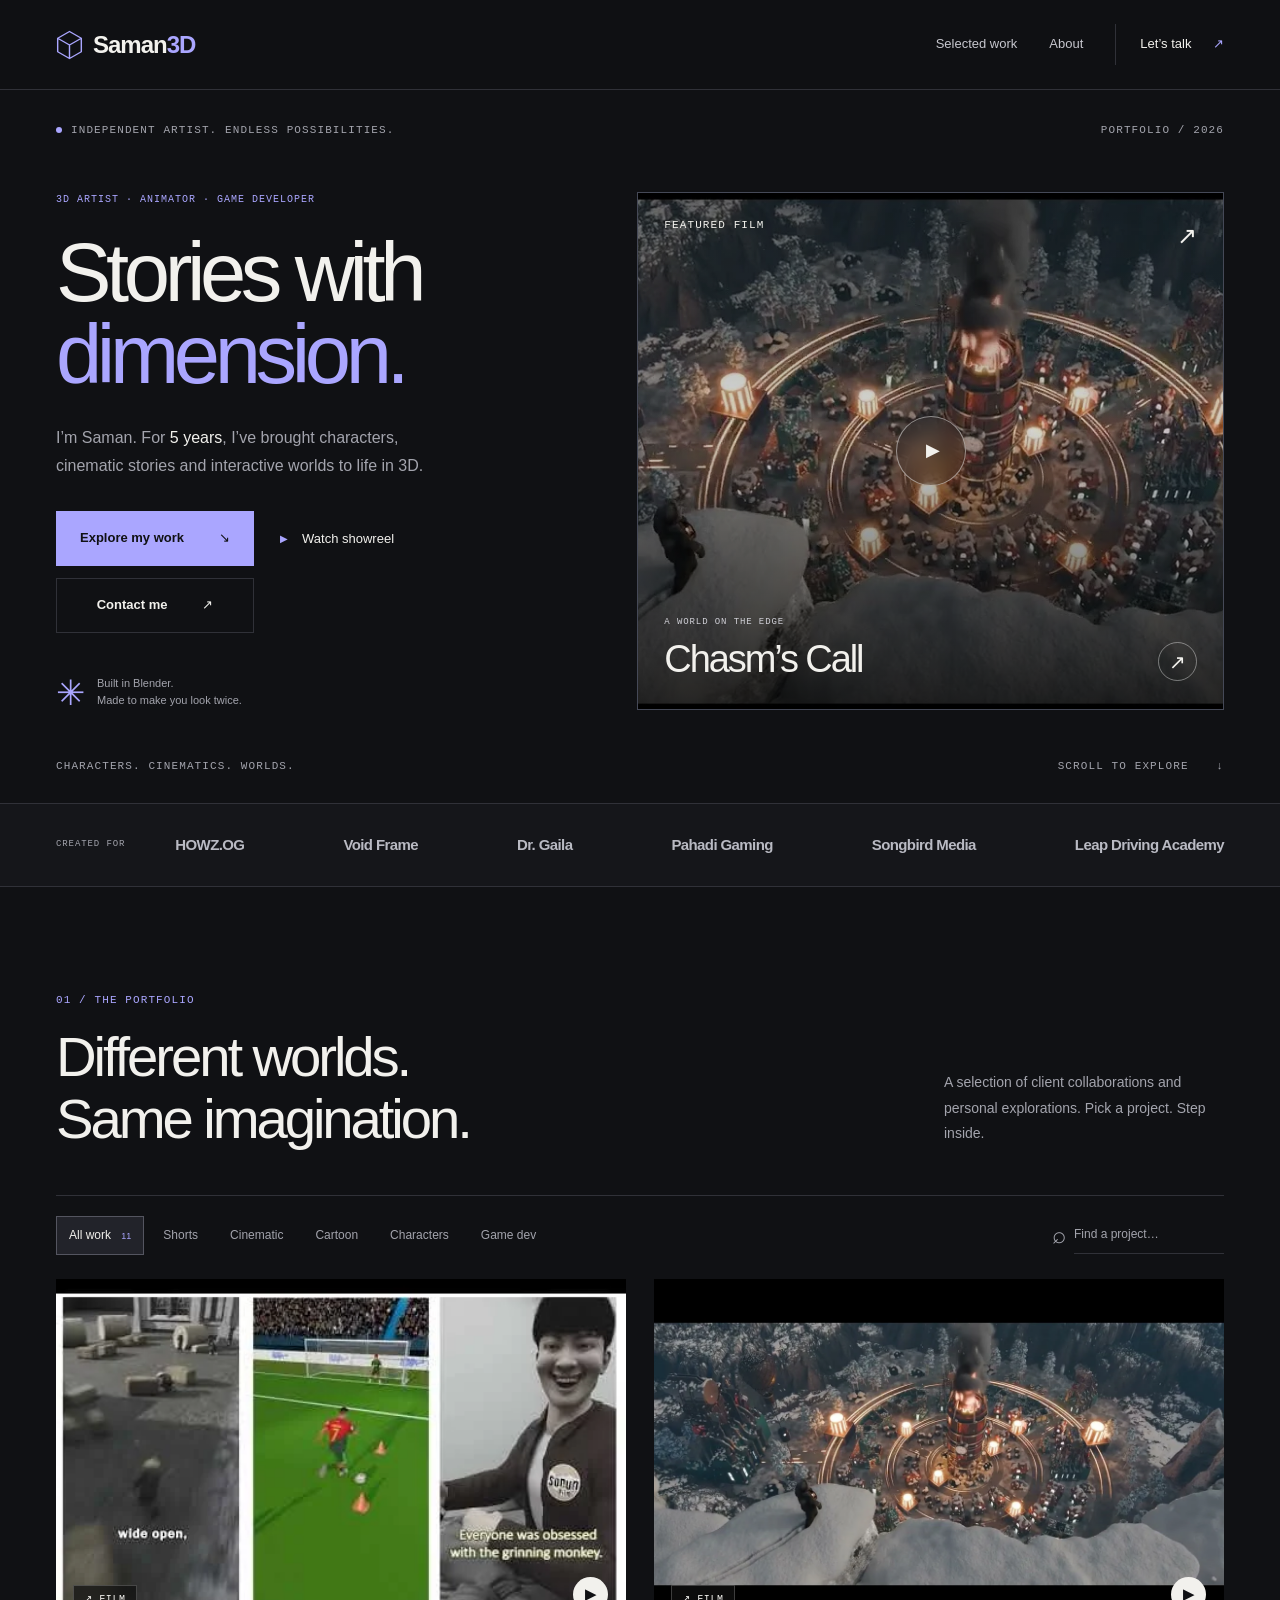
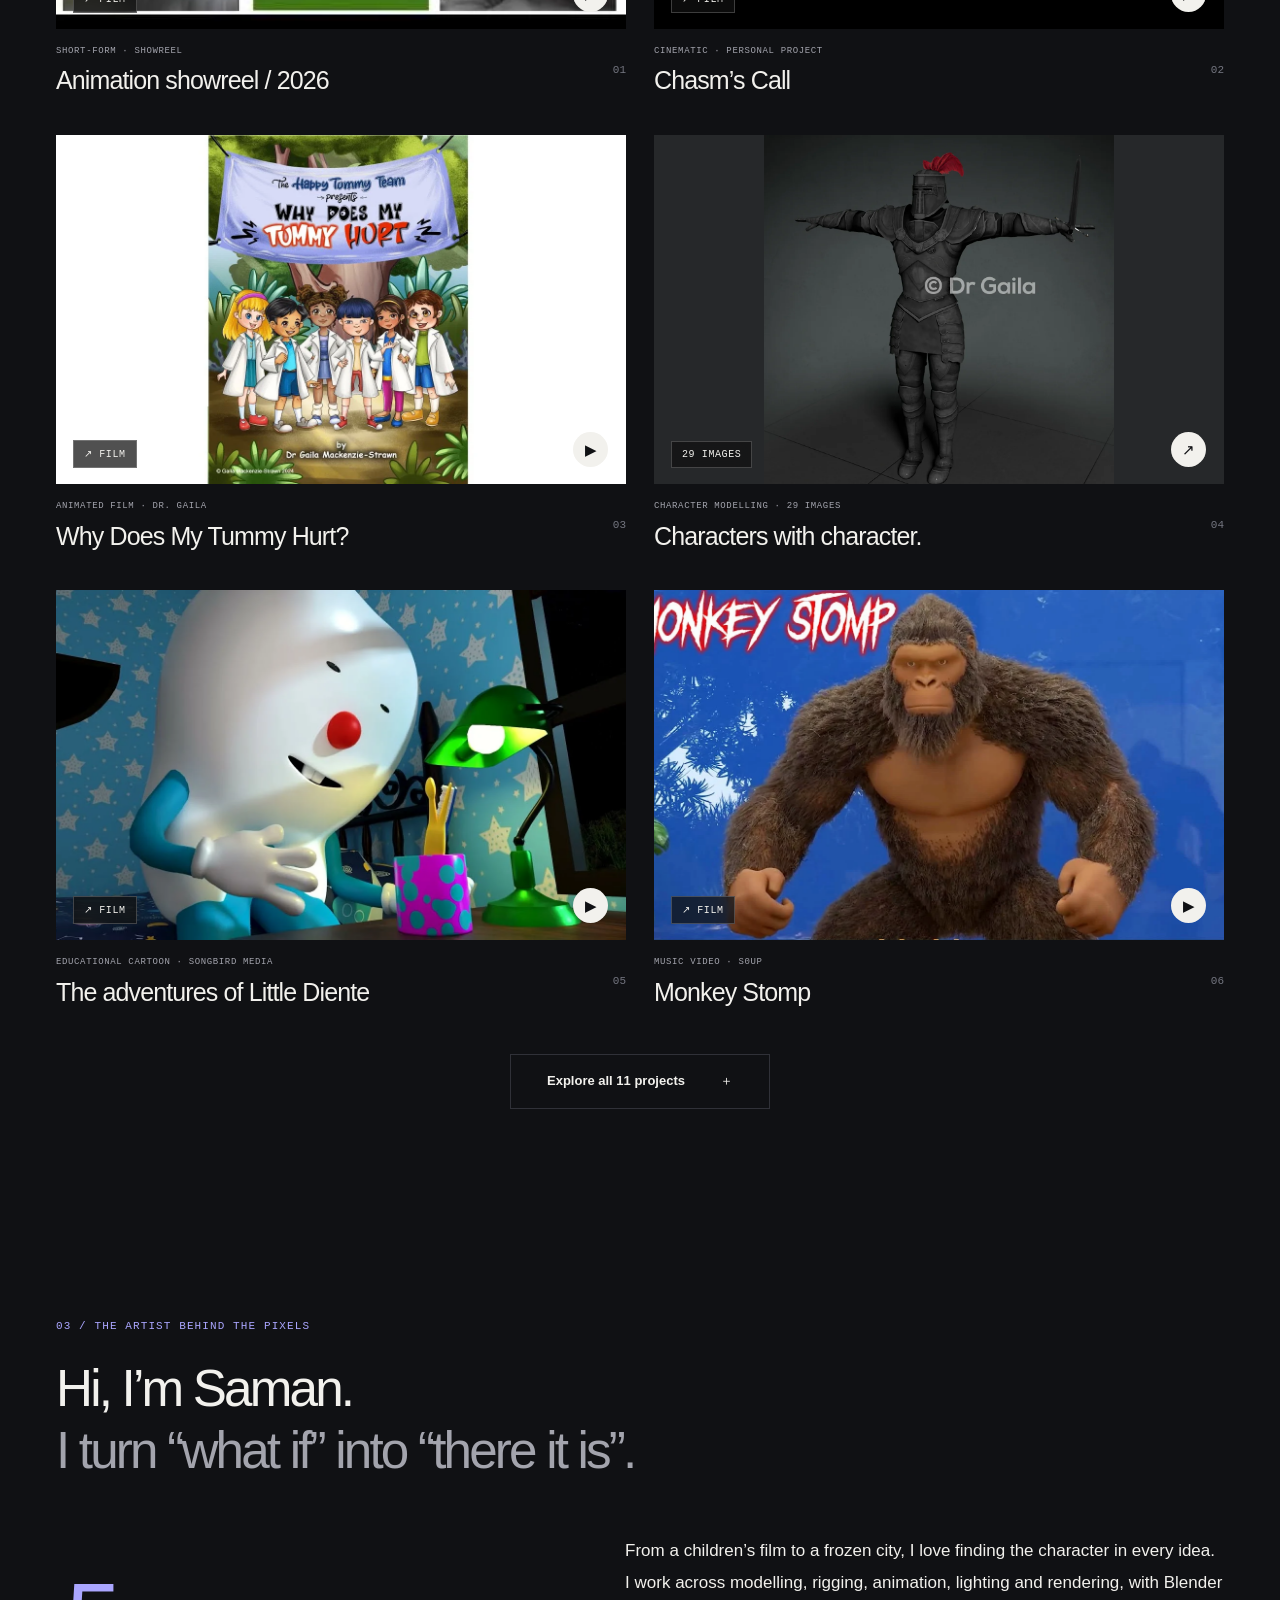
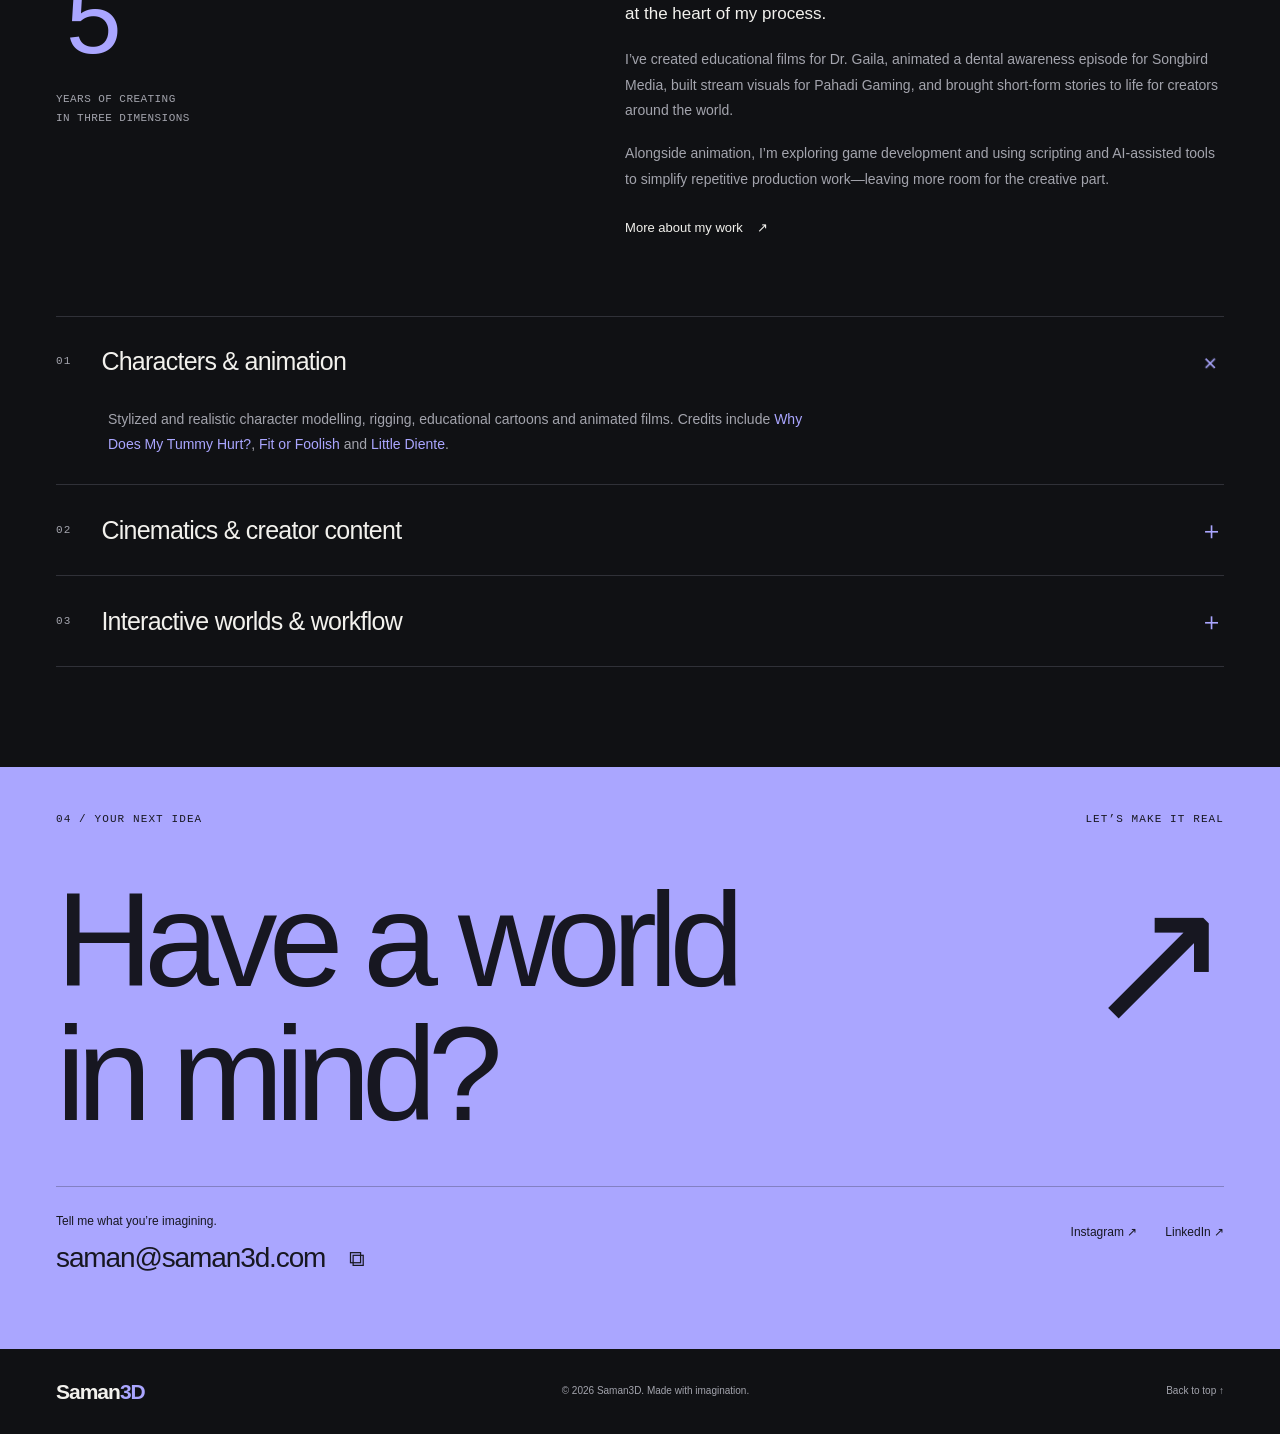
==== commit 48bbfce8: "Remove Emergency Route feature section and update navigation" ====
--- a/index.html
+++ b/index.html
@@ -27,7 +27,7 @@
 <header class="site-header">
  <a class="logo" href="#home" aria-label="Saman3D home"><svg viewBox="0 0 32 36" aria-hidden="true"><path d="M16 2 30 10v16l-14 8L2 26V10Z M2 10l14 8 14-8M16 18v16"/></svg>Saman<span>3D</span></a>
  <button class="menu-button" aria-expanded="false" aria-controls="navigation">Menu <span aria-hidden="true">＋</span></button>
- <nav id="navigation" aria-label="Main navigation"><a href="#work">Selected work</a><a href="#about">About</a><a href="#game-dev">Play & experiments</a><a class="nav-contact" href="#contact">Let’s talk <span aria-hidden="true">↗</span></a></nav>
+ <nav id="navigation" aria-label="Main navigation"><a href="#work">Selected work</a><a href="#about">About</a><a class="nav-contact" href="#contact">Let’s talk <span aria-hidden="true">↗</span></a></nav>
 </header>
 <main id="main">
 <section class="hero wrap" id="home" aria-labelledby="hero-title">
@@ -103,7 +103,6 @@
 </aside></div><div class="empty-state" hidden><p>No projects match that search.</p><button class="text-button" id="clear-filters">Reset filters ↗</button></div><button class="button all-projects" id="show-all" hidden>Explore all 11 projects <span aria-hidden="true">＋</span></button>
 <noscript><p class="fallback-note">All projects are shown above. Video links open on YouTube; character galleries open in the original portfolio.</p></noscript>
 </section>
-<section class="game-section" id="game-dev" aria-labelledby="game-title"><div class="wrap game-grid"><div class="game-image"><img draggable="false" src="images/roblox1.jpg" width="1200" height="800" alt="Emergency Route development screenshot showing its Roblox mountain environment" loading="lazy"><span class="eyebrow image-stamp">IN THE MAKING / ROBLOX</span></div><div class="game-copy"><p class="eyebrow accent">02 / BEYOND THE FRAME</p><h2 id="game-title">Some worlds<br>you can <em>step into.</em></h2><p class="game-name">Emergency Route <span class="development-label">In development</span></p><p>One delivery. A mountain path. A storm that has other plans. A Roblox survival game where getting from the hospital to the ambulance is anything but routine.</p><button class="text-button" data-open="organ-rush">Explore the development preview <span aria-hidden="true">↗</span></button><div class="game-tags"><span>Dynamic weather</span><span>Survival mechanics</span><span>World building</span></div></div></div></section>
 <section class="about-section wrap" id="about" aria-labelledby="about-title"><div class="about-heading"><p class="eyebrow accent">03 / THE ARTIST BEHIND THE PIXELS</p><h2 id="about-title">Hi, I’m Saman.<br><span>I turn “what if” into “there it is”.</span></h2></div><div class="about-grid"><div class="experience"><span><span class="accent">5</span></span><p>years of creating<br>in three dimensions</p></div><div class="about-body"><p>From a children’s film to a frozen city, I love finding the character in every idea. I work across modelling, rigging, animation, lighting and rendering, with Blender at the heart of my process.</p><p>I’ve created educational films for Dr. Gaila, animated a dental awareness episode for Songbird Media, built stream visuals for Pahadi Gaming, and brought short-form stories to life for creators around the world.</p><p>Alongside animation, I’m exploring game development and using scripting and AI-assisted tools to simplify repetitive production work—leaving more room for the creative part.</p><a class="text-button" href="https://www.linkedin.com/in/samanx3d/" target="_blank" rel="noopener noreferrer">More about my work <span aria-hidden="true">↗</span></a></div></div>
 <div class="services"><details open><summary><span class="eyebrow">01</span><h3>Characters & animation</h3><span aria-hidden="true">＋</span></summary><p>Stylized and realistic character modelling, rigging, educational cartoons and animated films. Credits include <em>Why Does My Tummy Hurt?</em>, <em>Fit or Foolish</em> and <em>Little Diente</em>.</p></details><details><summary><span class="eyebrow">02</span><h3>Cinematics & creator content</h3><span aria-hidden="true">＋</span></summary><p>Atmospheric environments, music videos, product visuals, animated explainers and custom intro, outro and stream packages. Previous work also includes The Christian Academy and Funnymation.</p></details><details><summary><span class="eyebrow">03</span><h3>Interactive worlds & workflow</h3><span aria-hidden="true">＋</span></summary><p>Roblox environments and gameplay experiments, plus Blender scripting and production automation. Explore Emergency Route above for a look at a project currently in development.</p></details></div></section>
 <section class="contact-section" id="contact" aria-labelledby="contact-title"><div class="wrap"><div class="contact-top"><p class="eyebrow">04 / YOUR NEXT IDEA</p><span class="eyebrow">LET’S MAKE IT REAL</span></div><h2 id="contact-title">Have a world<br>in <em>mind?</em> <a href="mailto:saman@saman3d.com" aria-label="Email Saman about your project">↗</a></h2><div class="contact-bottom"><div><p>Tell me what you’re imagining.</p><div class="email-row"><a href="mailto:saman@saman3d.com">saman@saman3d.com</a><button class="copy-email" aria-label="Copy email address" title="Copy email address">⧉</button></div><p class="copy-status" role="status" aria-live="polite"></p></div><div class="social-links"><a href="https://www.instagram.com/samanx3d/" target="_blank" rel="noopener noreferrer">Instagram ↗</a><a href="https://www.linkedin.com/in/samanx3d/" target="_blank" rel="noopener noreferrer">LinkedIn ↗</a></div></div></div></section>
